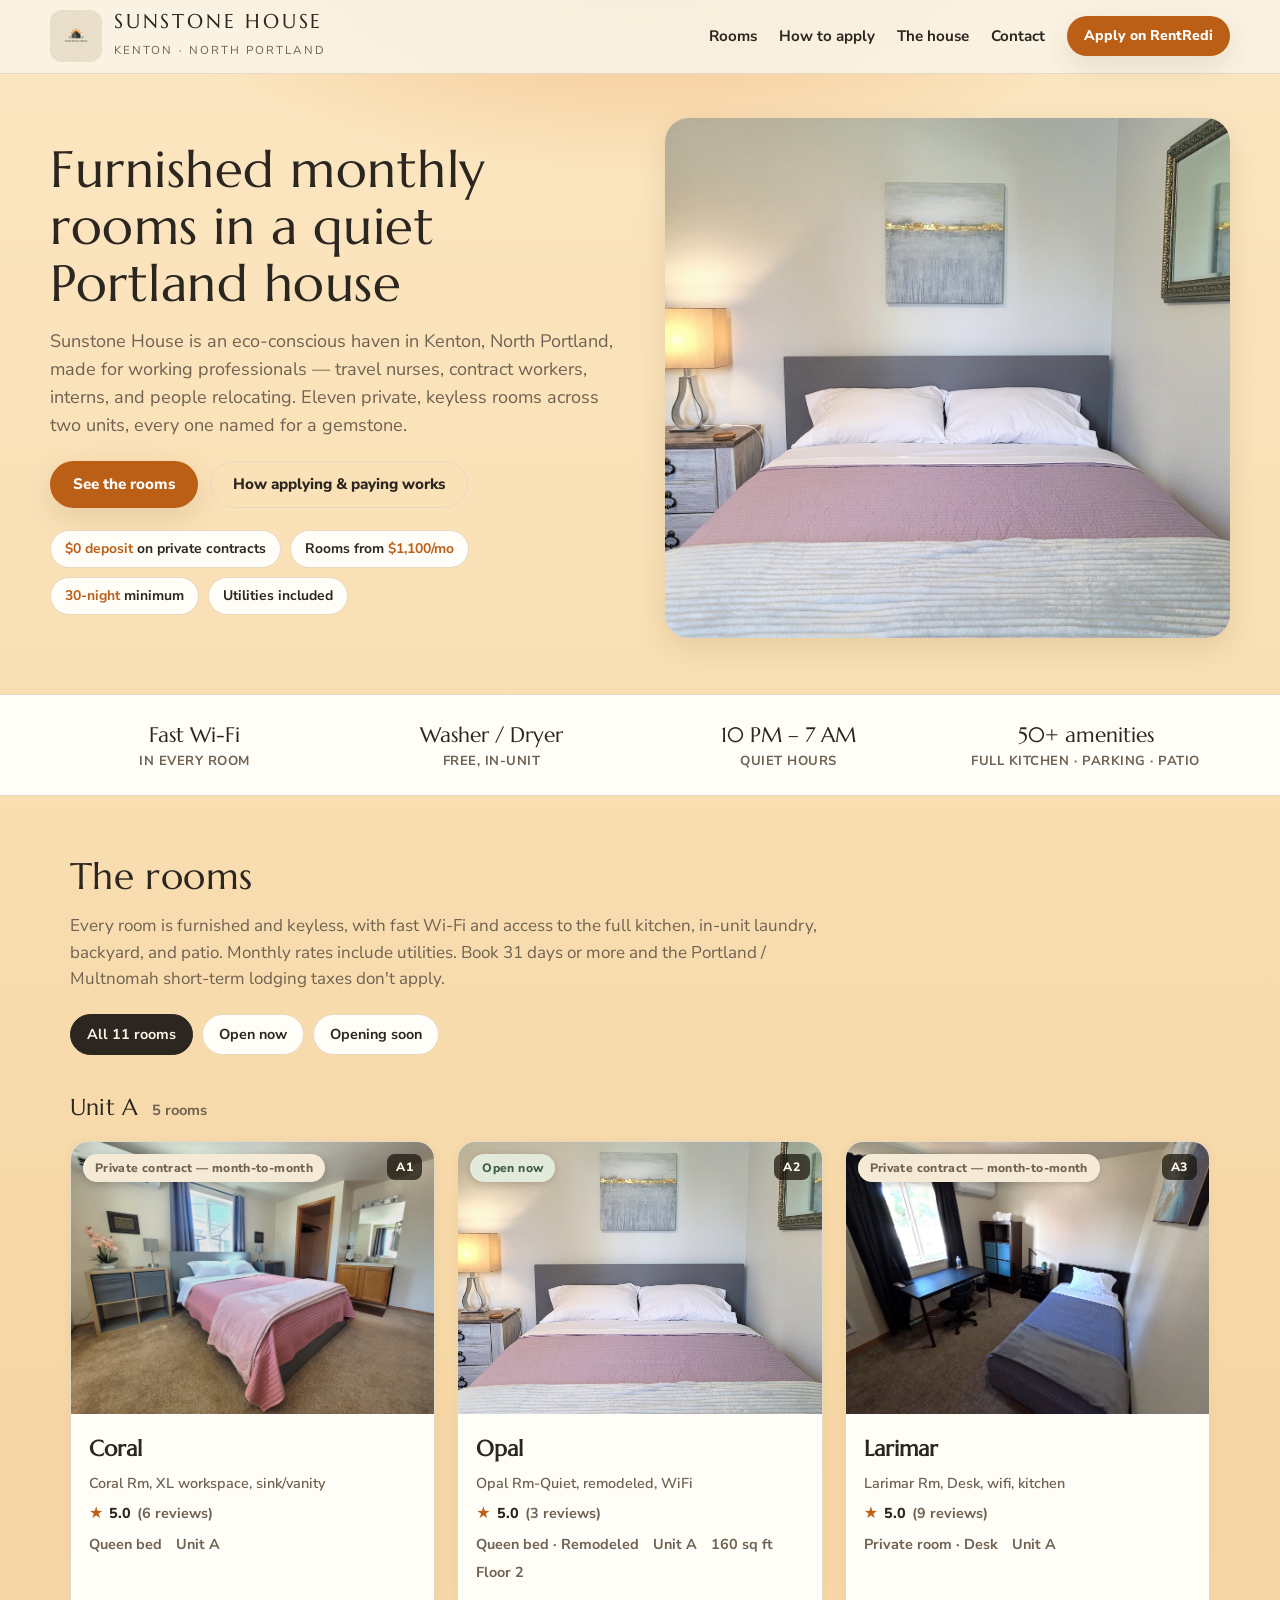
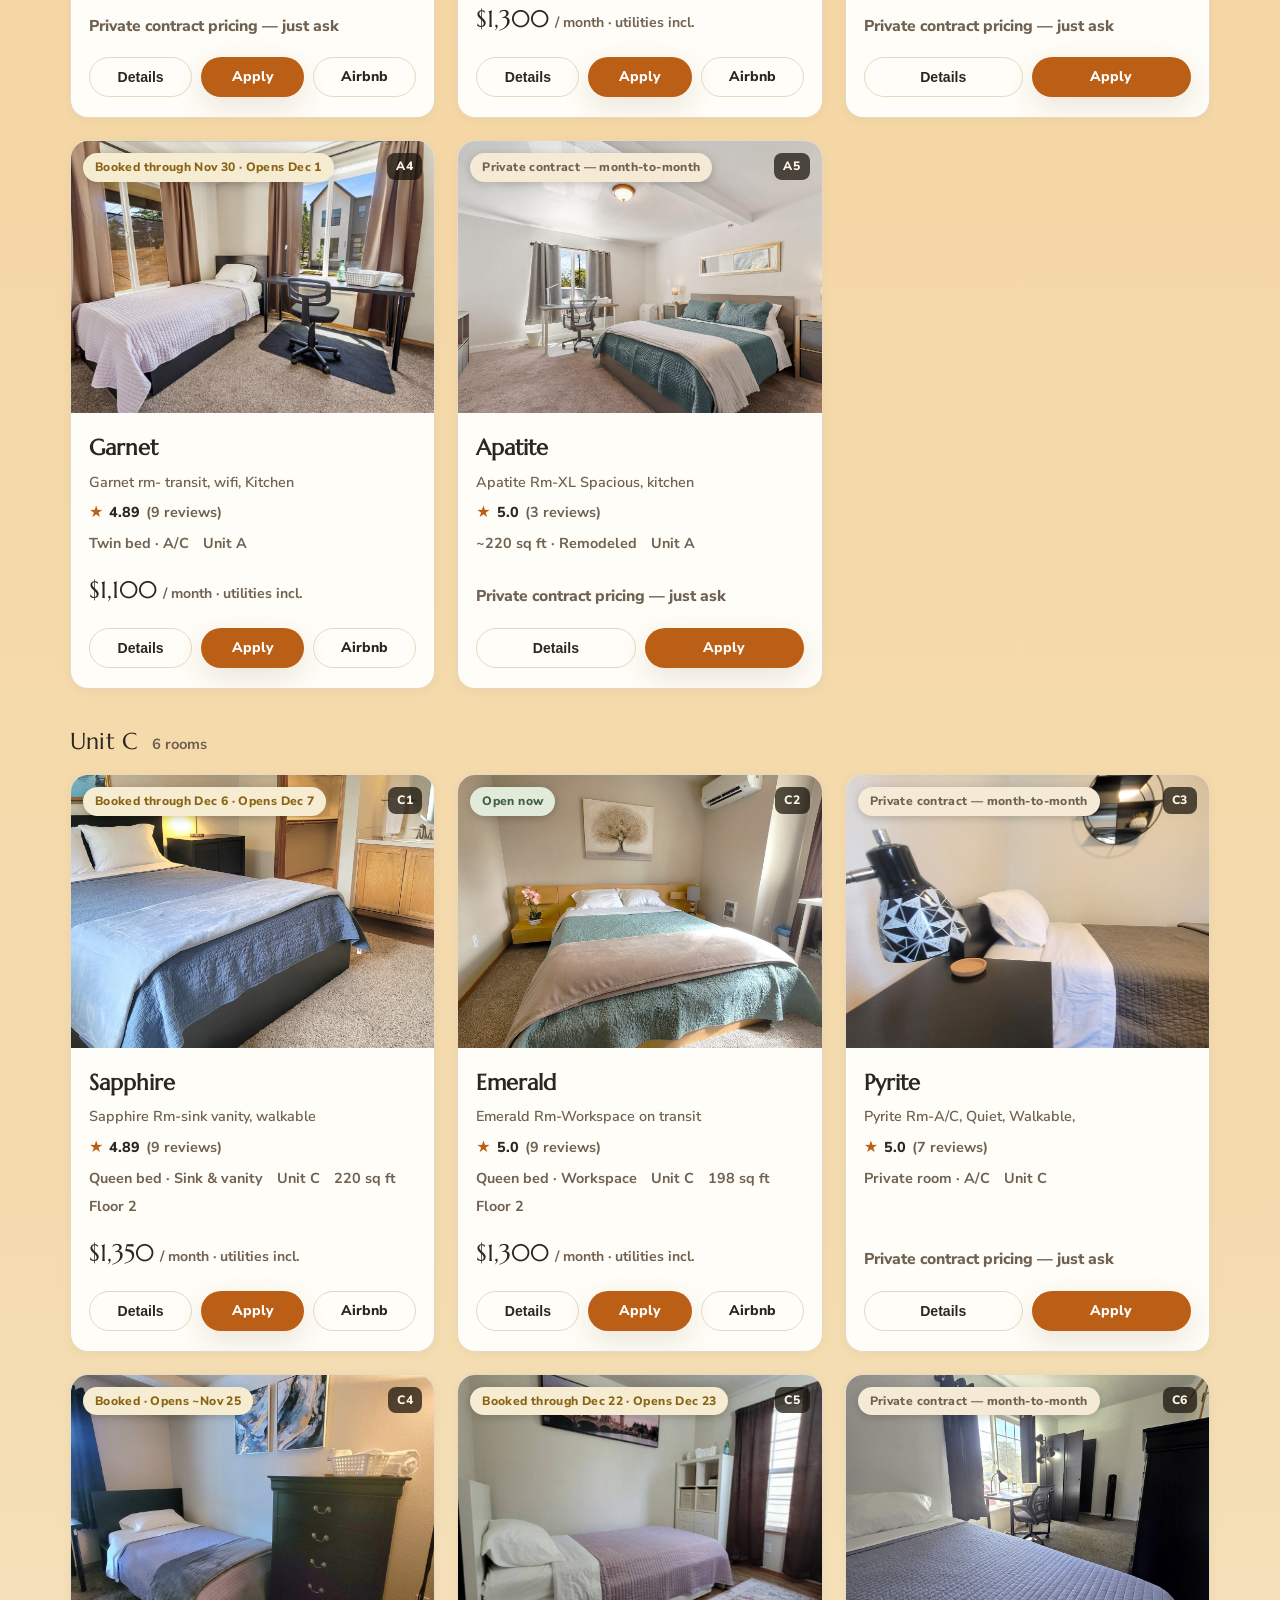
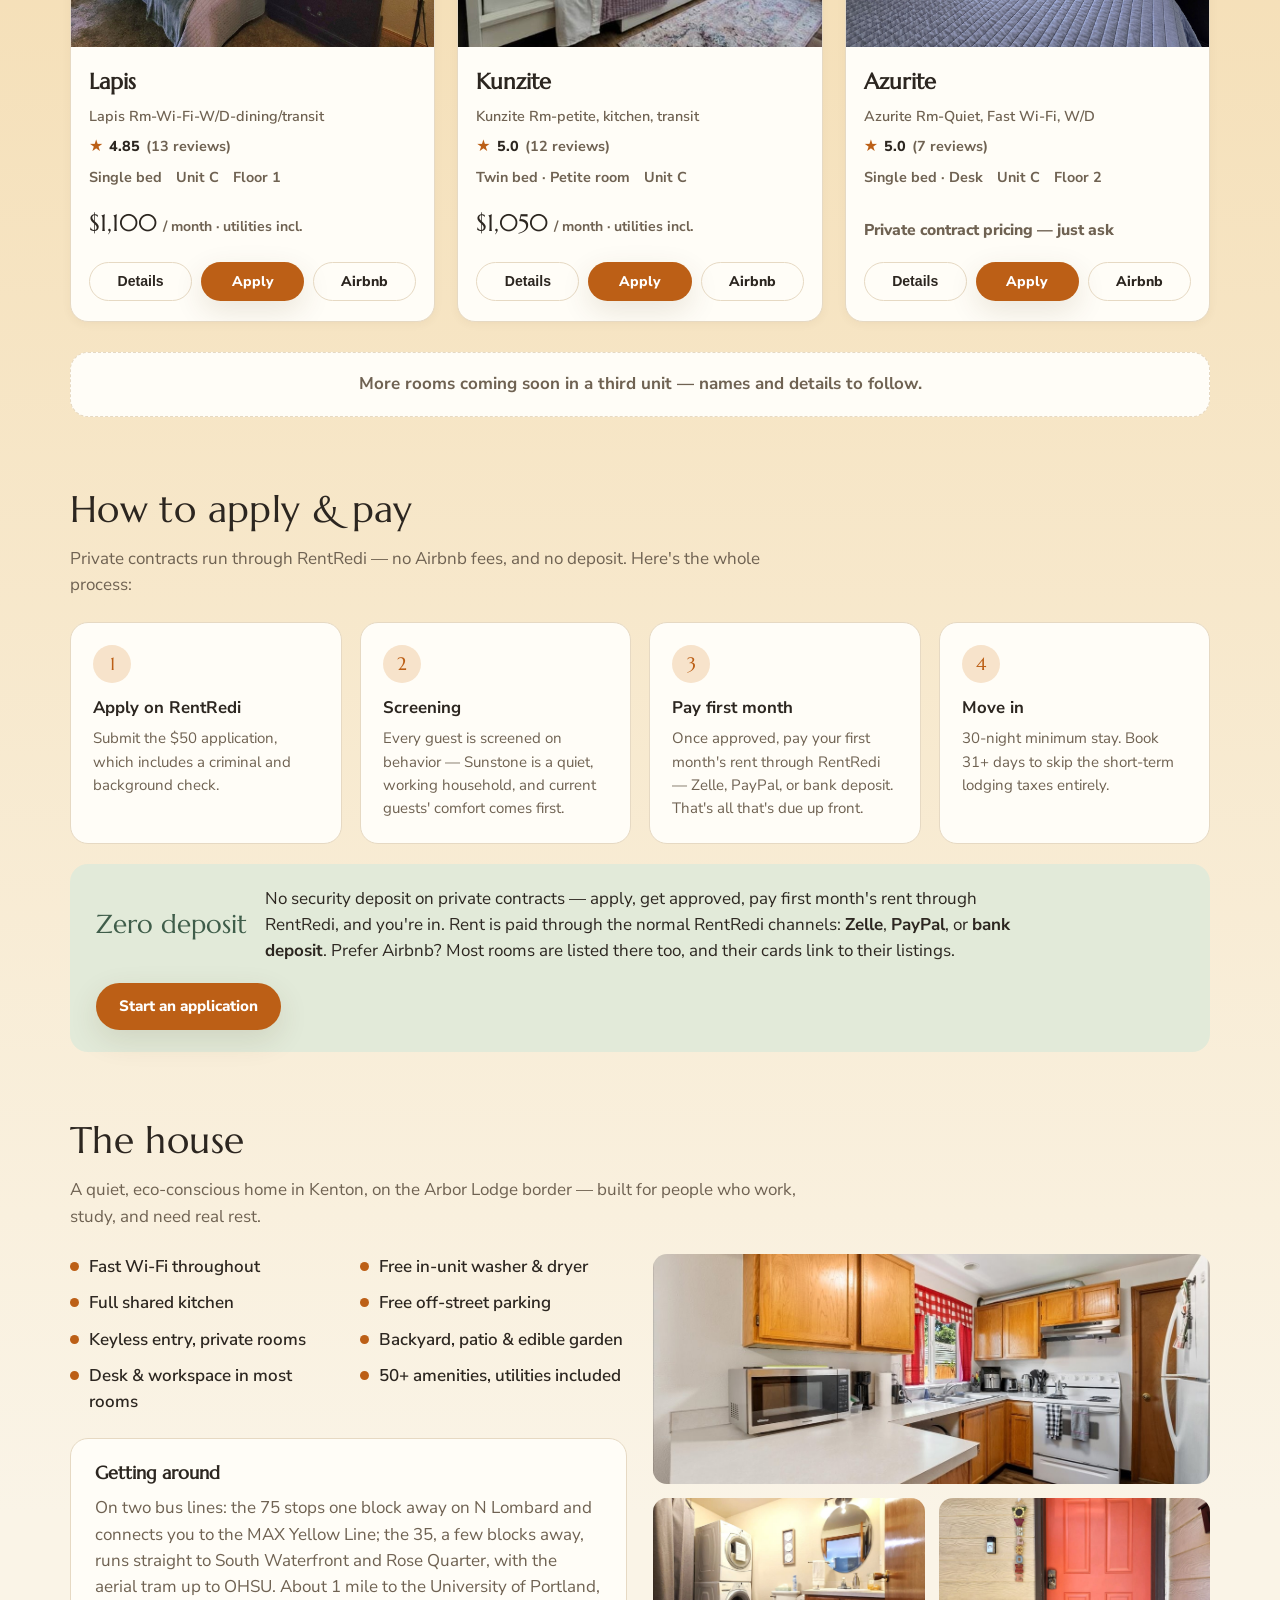
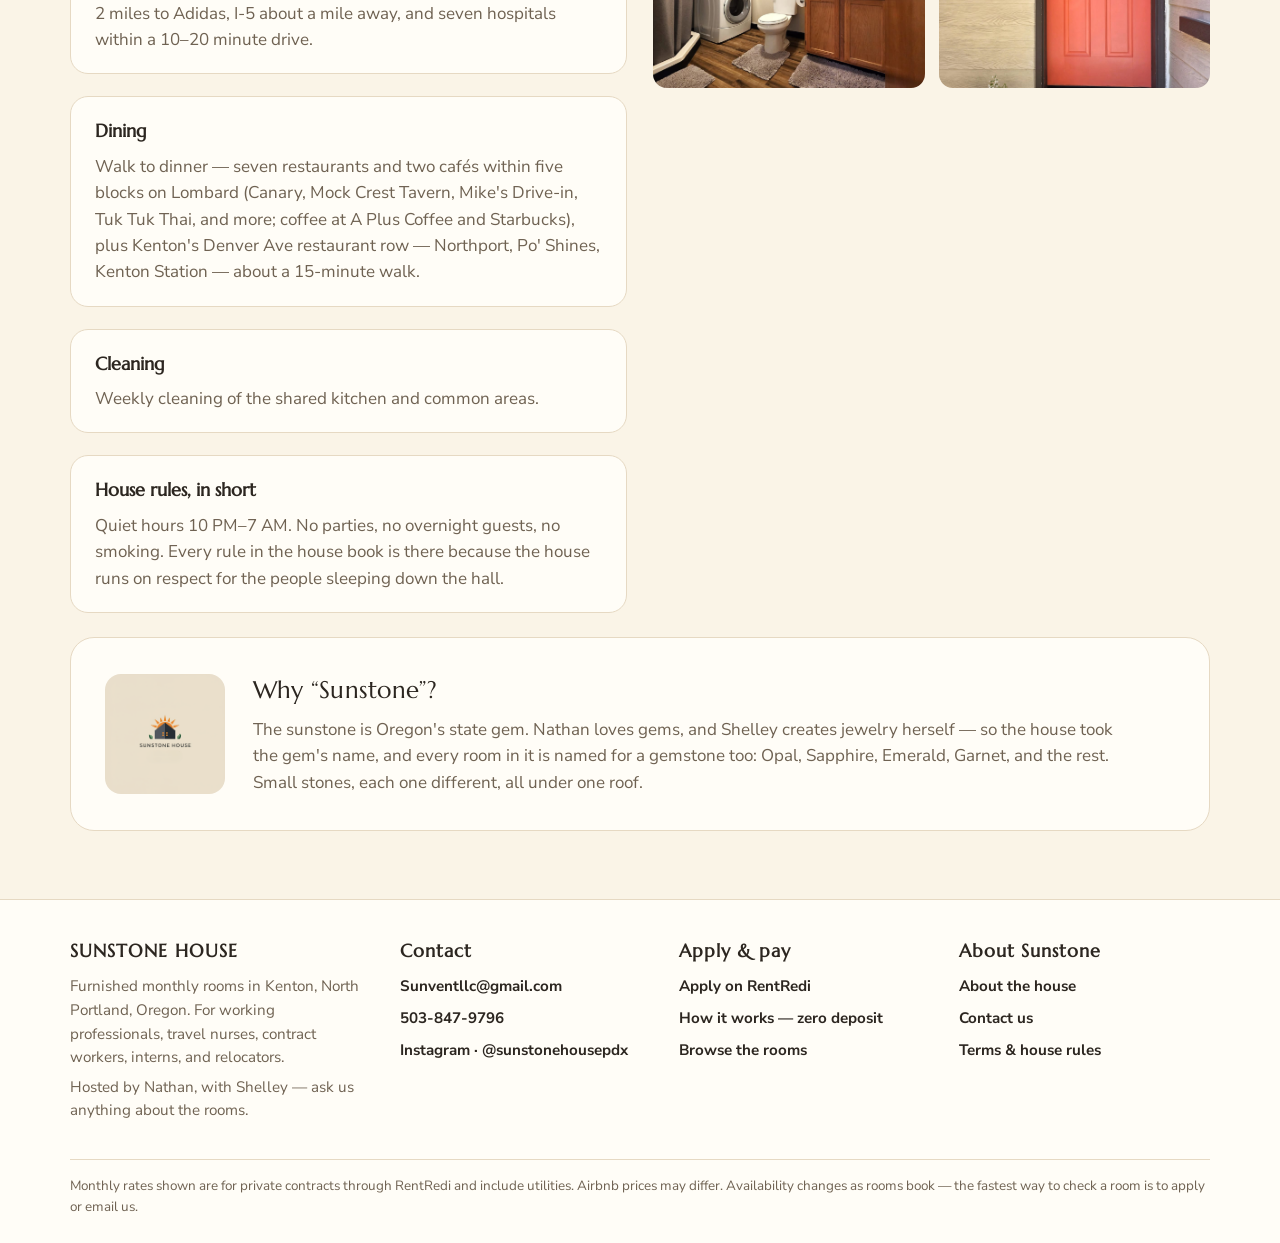
==== index.html @ 4eddb516 "Agent-ready site: Content-Signal, about/contact/terms pages, Markdown alternate, WebMCP tools, MCP s" ====
<!doctype html>
<html lang="en">
<head>
<!-- Google tag (gtag.js) -->
<script async src="https://www.googletagmanager.com/gtag/js?id=G-5K75ML6BBK"></script>
<script>
  window.dataLayer = window.dataLayer || [];
  function gtag(){dataLayer.push(arguments);}
  gtag('js', new Date());

  gtag('config', 'G-5K75ML6BBK');
</script>
<meta charset="utf-8" />
<meta name="viewport" content="width=device-width, initial-scale=1, viewport-fit=cover" />
<meta name="color-scheme" content="light" />
<meta name="description" content="Sunstone House — furnished monthly rooms in Kenton, North Portland. Quiet working household, fast Wi-Fi, in-unit laundry, zero deposit on private contracts through RentRedi." />
<link rel="icon" href="/favicon.ico" sizes="any" />
<link rel="icon" type="image/png" sizes="512x512" href="/assets/logo.png" />
<link rel="apple-touch-icon" href="/apple-touch-icon.png" />
<title>Sunstone House — Furnished Monthly Rooms in North Portland</title>
<link rel="canonical" href="https://sunstonehousepdx.com/" />
<link rel="alternate" type="text/markdown" href="/index.md" />
<link rel="alternate" type="text/plain" href="/llms.txt" />
<script type="application/ld+json">
{
  "@context": "https://schema.org",
  "@graph": [
    {
      "@type": ["LodgingBusiness", "LocalBusiness"],
      "@id": "https://sunstonehousepdx.com/#business",
      "name": "Sunstone House",
      "url": "https://sunstonehousepdx.com/",
      "description": "Furnished monthly rooms in a shared co-living house in Kenton, North Portland. Eleven private furnished rooms, month-to-month with a 31-day minimum, utilities included, no deposit on private contracts through RentRedi.",
      "email": "sunventllc@gmail.com",
      "telephone": "+1-503-847-9796",
      "priceRange": "$1100 - $1350",
      "currenciesAccepted": "USD",
      "petsAllowed": false,
      "address": {
        "@type": "PostalAddress",
        "addressLocality": "Portland",
        "addressRegion": "OR",
        "postalCode": "97217",
        "addressCountry": "US"
      },
      "sameAs": [
        "https://www.instagram.com/sunstonehousepdx",
        "https://www.airbnb.com/users/profile/1470221697870395558"
      ]
    },
    {
      "@type": "WebSite",
      "@id": "https://sunstonehousepdx.com/#website",
      "name": "Sunstone House",
      "url": "https://sunstonehousepdx.com/",
      "publisher": { "@id": "https://sunstonehousepdx.com/#business" }
    }
  ]
}
</script>
<link rel="preconnect" href="https://fonts.googleapis.com" />
<link rel="preconnect" href="https://fonts.gstatic.com" crossorigin />
<link href="https://fonts.googleapis.com/css2?family=Marcellus&family=Nunito+Sans:opsz,wght@6..12,400;6..12,600;6..12,700;6..12,800&display=swap" rel="stylesheet" />
<style>
  :root{
    color-scheme: light;
    --bg:#faf4e7; --surface:#fffdf7; --surface2:#f4ead6;
    --bg-grad:
      radial-gradient(ellipse 58% 320px at 50% -50px, rgba(224,116,26,.38), rgba(224,116,26,0) 70%),
      linear-gradient(180deg, #fce7c2 0%, #f6d6a4 24%, #f4dcb0 48%, #faf4e7 78%);
    --ink:#2c2620; --muted:#6f6252; --line:#e6d9c3;
    --accent:#bc5f16; --accent-ink:#ffffff; --accent-soft:#f7e3cb;
    --green:#3f5d4a; --green-soft:#e2ead9;
    --amber:#8a6414; --amber-soft:#f6ecd2;
    --shadow:0 10px 30px rgba(84,58,20,.12);
    --radius:18px;
  }
  *{box-sizing:border-box}
  html{scroll-behavior:smooth}
  body{margin:0;background:var(--bg-grad);color:var(--ink);
    font-family:"Nunito Sans",system-ui,-apple-system,"Segoe UI",sans-serif;
    font-size:17px;line-height:1.55;-webkit-font-smoothing:antialiased}
  h1,h2,h3,.display{font-family:"Marcellus",Georgia,serif;font-weight:400;letter-spacing:.01em}
  a{color:var(--accent)}
  img{display:block;max-width:100%}
  .wrap{max-width:1180px;margin:0 auto;padding:0 20px}

  /* Header */
  header{position:sticky;top:0;z-index:40;background:color-mix(in srgb,var(--bg) 88%,transparent);
    backdrop-filter:blur(10px);border-bottom:1px solid var(--line)}
  .header-in{display:flex;align-items:center;gap:16px;padding:10px 0}
  .brand{display:flex;align-items:center;gap:12px;text-decoration:none;color:var(--ink)}
  .brand img{width:52px;height:52px;border-radius:12px;object-fit:cover;background:#f7efdd}
  .brand .bname{font-family:"Marcellus",serif;font-size:1.25rem;letter-spacing:.14em;line-height:1.1}
  .brand .bsub{font-size:.72rem;letter-spacing:.18em;text-transform:uppercase;color:var(--muted)}
  nav{margin-left:auto;display:flex;gap:22px;align-items:center}
  nav a{color:var(--ink);text-decoration:none;font-weight:700;font-size:.95rem}
  nav a:hover{color:var(--accent)}
  .btn{display:inline-flex;align-items:center;gap:8px;border-radius:999px;padding:11px 22px;
    font-weight:800;font-size:.95rem;text-decoration:none;border:1px solid transparent;cursor:pointer;
    transition:transform .15s ease, box-shadow .15s ease}
  .btn:active{transform:scale(.98)}
  .btn-accent{background:var(--accent);color:var(--accent-ink);box-shadow:var(--shadow)}
  .btn-ghost{background:transparent;color:var(--ink);border-color:var(--line)}
  .btn-small{padding:8px 16px;font-size:.88rem}
  @media (max-width:760px){ nav a:not(.btn){display:none} .brand .bsub{display:none} }

  /* Hero */
  .hero{padding:44px 0 30px}
  .hero-grid{display:grid;grid-template-columns:1.02fr 1fr;gap:38px;align-items:center}
  @media (max-width:880px){ .hero-grid{grid-template-columns:1fr} }
  .hero h1{font-size:clamp(2rem,4.6vw,3.2rem);line-height:1.12;margin:0 0 14px}
  .hero p.lede{font-size:1.13rem;color:var(--muted);margin:0 0 22px;max-width:34em}
  .hero-photo{border-radius:24px;overflow:hidden;box-shadow:var(--shadow)}
  .hero-photo img{width:100%;height:100%;max-height:520px;object-fit:cover}
  .chips{display:flex;flex-wrap:wrap;gap:9px;margin:22px 0 0}
  .chip{background:var(--surface);border:1px solid var(--line);border-radius:999px;
    padding:7px 14px;font-size:.87rem;font-weight:700}
  .chip strong{color:var(--accent)}
  .cta-row{display:flex;flex-wrap:wrap;gap:12px}

  /* Fact strip */
  .strip{border-top:1px solid var(--line);border-bottom:1px solid var(--line);
    background:var(--surface);margin:26px 0 0}
  .strip-in{display:grid;grid-template-columns:repeat(4,1fr);gap:8px;padding:18px 0}
  @media (max-width:760px){ .strip-in{grid-template-columns:repeat(2,1fr)} }
  .fact{text-align:center;padding:6px}
  .fact .f-big{font-family:"Marcellus",serif;font-size:1.3rem}
  .fact .f-small{font-size:.82rem;color:var(--muted);font-weight:700;letter-spacing:.04em}

  /* Sections */
  section{padding:52px 0 8px}
  .sec-head{max-width:44em;margin-bottom:8px}
  .sec-head h2{font-size:clamp(1.6rem,3.4vw,2.3rem);margin:0 0 8px}
  .sec-head p{color:var(--muted);margin:0}

  /* Filters */
  .filters{display:flex;flex-wrap:wrap;gap:9px;margin:22px 0 6px}
  .filter-btn{border:1px solid var(--line);background:var(--surface);color:var(--ink);
    border-radius:999px;padding:8px 16px;font:inherit;font-size:.9rem;font-weight:700;cursor:pointer}
  .filter-btn[aria-pressed="true"]{background:var(--ink);color:var(--bg);border-color:var(--ink)}

  /* Units + room cards */
  .unit-head{display:flex;align-items:baseline;gap:14px;margin:34px 0 16px}
  .unit-head h3{font-size:1.45rem;margin:0}
  .unit-head span{color:var(--muted);font-size:.92rem;font-weight:700}
  .grid{display:grid;grid-template-columns:repeat(3,1fr);gap:22px}
  @media (max-width:980px){ .grid{grid-template-columns:repeat(2,1fr)} }
  @media (max-width:620px){ .grid{grid-template-columns:1fr} }
  .card{background:var(--surface);border:1px solid var(--line);border-radius:var(--radius);
    overflow:hidden;display:flex;flex-direction:column;box-shadow:0 2px 10px rgba(84,58,20,.05)}
  .card-photo{position:relative;aspect-ratio:4/3;overflow:hidden;background:var(--surface2)}
  .card-photo img{width:100%;height:100%;object-fit:cover}
  .badge{position:absolute;top:12px;left:12px;border-radius:999px;padding:5px 12px;
    font-size:.76rem;font-weight:800;letter-spacing:.03em;background:var(--surface);color:var(--ink);
    box-shadow:0 2px 8px rgba(0,0,0,.18)}
  .badge.open{background:var(--green-soft);color:var(--green)}
  .badge.soon{background:var(--amber-soft);color:var(--amber)}
  .badge.private{background:var(--surface2);color:var(--muted)}
  .code{position:absolute;top:12px;right:12px;border-radius:8px;padding:4px 9px;font-size:.76rem;
    font-weight:800;background:rgba(24,18,10,.72);color:#fdf6e9;letter-spacing:.06em}
  .photo-note{position:absolute;bottom:0;left:0;right:0;padding:14px 12px 7px;font-size:.74rem;
    font-weight:700;color:#fdf6e9;background:linear-gradient(transparent,rgba(24,18,10,.66))}
  .card-body{padding:18px 18px 20px;display:flex;flex-direction:column;gap:7px;flex:1}
  .card-body h4{font-family:"Marcellus",serif;font-size:1.35rem;margin:0}
  .card-title{font-size:.9rem;color:var(--muted);font-weight:600;line-height:1.4}
  .rating{display:inline-flex;align-items:center;gap:6px;font-size:.9rem;font-weight:800}
  .rating .star{color:var(--accent);font-size:1rem}
  .rating .rcount{color:var(--muted);font-weight:700}
  .meta{display:flex;flex-wrap:wrap;gap:6px 14px;font-size:.9rem;font-weight:700;color:var(--muted)}
  .price-row{margin-top:auto;padding-top:10px;display:flex;align-items:baseline;gap:6px}
  .price{font-family:"Marcellus",serif;font-size:1.5rem}
  .price-per{color:var(--muted);font-weight:700;font-size:.88rem}
  .price-private{font-weight:800;color:var(--muted);font-size:.98rem}
  .card-actions{display:flex;gap:9px;margin-top:12px;flex-wrap:wrap}
  .card-actions .btn{flex:1;justify-content:center}
  .hidden{display:none !important}

  .coming{margin:30px 0 4px;border:1px dashed var(--line);border-radius:var(--radius);
    padding:18px 22px;text-align:center;color:var(--muted);font-weight:700;background:var(--surface)}

  /* Steps */
  .steps{display:grid;grid-template-columns:repeat(4,1fr);gap:18px;margin-top:24px}
  @media (max-width:980px){ .steps{grid-template-columns:repeat(2,1fr)} }
  @media (max-width:560px){ .steps{grid-template-columns:1fr} }
  .step{background:var(--surface);border:1px solid var(--line);border-radius:var(--radius);padding:22px}
  .step .num{width:38px;height:38px;border-radius:50%;background:var(--accent-soft);color:var(--accent);
    display:flex;align-items:center;justify-content:center;font-family:"Marcellus",serif;font-size:1.15rem;margin-bottom:12px}
  .step h4{margin:0 0 6px;font-size:1.05rem}
  .step p{margin:0;color:var(--muted);font-size:.94rem}
  .zero{margin-top:20px;background:var(--green-soft);border-radius:var(--radius);padding:22px 26px;
    display:flex;gap:18px;align-items:center;flex-wrap:wrap}
  .zero .z-big{font-family:"Marcellus",serif;font-size:1.6rem;color:var(--green)}
  .zero p{margin:0;max-width:46em}

  /* House */
  .house-grid{display:grid;grid-template-columns:1fr 1fr;gap:26px;margin-top:24px;align-items:start}
  @media (max-width:880px){ .house-grid{grid-template-columns:1fr} }
  .amen{list-style:none;margin:0;padding:0;display:grid;grid-template-columns:1fr 1fr;gap:10px 22px}
  @media (max-width:480px){ .amen{grid-template-columns:1fr} }
  .amen li{display:flex;gap:10px;align-items:flex-start;font-weight:600}
  .amen .dot{flex:none;width:9px;height:9px;border-radius:50%;background:var(--accent);margin-top:8px}
  .house-photos{display:grid;grid-template-columns:1fr 1fr;gap:14px}
  .house-photos img{border-radius:14px;width:100%;height:190px;object-fit:cover}
  .house-photos img.wide{grid-column:1/-1;height:230px}
  .rules{margin-top:22px;background:var(--surface);border:1px solid var(--line);
    border-radius:var(--radius);padding:20px 24px}
  .rules h4{margin:0 0 8px;font-family:"Marcellus",serif;font-size:1.15rem}
  .rules p{margin:0;color:var(--muted)}

  /* Story */
  .story{background:var(--surface);border:1px solid var(--line);border-radius:24px;
    padding:34px;margin-top:24px;display:grid;grid-template-columns:120px 1fr;gap:28px;align-items:center}
  @media (max-width:620px){ .story{grid-template-columns:1fr;text-align:center;justify-items:center} }
  .story img{width:120px;height:120px;border-radius:16px;object-fit:cover;background:#f7efdd}
  .story h3{margin:0 0 8px;font-size:1.5rem}
  .story p{margin:0;color:var(--muted);max-width:52em}

  /* Footer */
  footer{margin-top:60px;border-top:1px solid var(--line);background:var(--surface)}
  .foot-in{padding:38px 0 30px;display:grid;grid-template-columns:1.2fr 1fr 1fr 1fr;gap:28px}
  @media (max-width:760px){ .foot-in{grid-template-columns:1fr} }
  footer h4{font-family:"Marcellus",serif;margin:0 0 10px;font-size:1.1rem;letter-spacing:.06em}
  footer p, footer a{font-size:.95rem}
  footer p{color:var(--muted);margin:0 0 6px}
  .foot-links{display:flex;flex-direction:column;gap:8px}
  .foot-links a{color:var(--ink);text-decoration:none;font-weight:700}
  .foot-links a:hover{color:var(--accent)}
  .fineprint{border-top:1px solid var(--line);padding:16px 0 26px;color:var(--muted);font-size:.84rem}

  /* Modal */
  .modal-back{position:fixed;inset:0;background:rgba(20,14,6,.6);z-index:60;display:none;
    align-items:flex-end;justify-content:center;padding:0}
  .modal-back.open{display:flex}
  .modal{background:var(--bg);width:100%;max-width:680px;max-height:92vh;overflow:auto;
    border-radius:22px 22px 0 0;padding:0 0 28px;animation:rise .22s ease}
  @media (min-width:700px){ .modal-back{align-items:center;padding:24px} .modal{border-radius:22px} }
  @keyframes rise{from{transform:translateY(16px);opacity:.4}to{transform:none;opacity:1}}
  @media (prefers-reduced-motion: reduce){ .modal{animation:none} html{scroll-behavior:auto} }
  .modal-photo{position:relative}
  .modal-photo img.main{width:100%;height:300px;object-fit:cover}
  .modal-photo img.second{width:100%;height:190px;object-fit:cover;margin-top:4px}
  .modal-close{position:absolute;top:14px;right:14px;width:40px;height:40px;border-radius:50%;
    border:none;background:rgba(24,18,10,.72);color:#fdf6e9;font-size:1.2rem;cursor:pointer;line-height:1}
  .modal-body{padding:22px 26px 0}
  .modal-body h3{font-size:1.7rem;margin:0 0 2px}
  .modal-actions{display:flex;gap:10px;flex-wrap:wrap;margin-top:18px}
  .modal-actions .btn{flex:1;justify-content:center;min-width:150px}
</style>
</head>
<body>

<header>
  <div class="wrap header-in">
    <a class="brand" href="#top">
      <img src="assets/logo.png" alt="Sunstone House logo — a house with a rising sun" />
      <span>
        <span class="bname">SUNSTONE HOUSE</span><br />
        <span class="bsub">Kenton · North Portland</span>
      </span>
    </a>
    <nav>
      <a href="#rooms">Rooms</a>
      <a href="#apply">How to apply</a>
      <a href="#house">The house</a>
      <a href="#contact">Contact</a>
      <a class="btn btn-accent btn-small" href="https://app.rentredi.com/listingDetails/nP26V74aCEU7MQTvePxpmJXlaKL2" target="_blank" rel="noopener">Apply on RentRedi</a>
    </nav>
  </div>
</header>

<main id="top">
  <!-- HERO -->
  <div class="wrap hero">
    <div class="hero-grid">
      <div>
        <h1>Furnished monthly rooms in a quiet Portland house</h1>
        <p class="lede">Sunstone House is an eco-conscious haven in Kenton, North Portland, made for working professionals — travel nurses, contract workers, interns, and people relocating. Eleven private, keyless rooms across two units, every one named for a gemstone.</p>
        <div class="cta-row">
          <a class="btn btn-accent" href="#rooms">See the rooms</a>
          <a class="btn btn-ghost" href="#apply">How applying &amp; paying works</a>
        </div>
        <div class="chips">
          <span class="chip"><strong>$0 deposit</strong> on private contracts</span>
          <span class="chip">Rooms from <strong>$1,100/mo</strong></span>
          <span class="chip"><strong>30-night</strong> minimum</span>
          <span class="chip">Utilities included</span>
        </div>
      </div>
      <div class="hero-photo">
        <img src="assets/opal.jpg" alt="The Opal room at Sunstone House — the freshly remodeled queen room with soft light all day" />
      </div>
    </div>
  </div>

  <div class="strip">
    <div class="wrap strip-in">
      <div class="fact"><div class="f-big">Fast Wi-Fi</div><div class="f-small">IN EVERY ROOM</div></div>
      <div class="fact"><div class="f-big">Washer / Dryer</div><div class="f-small">FREE, IN-UNIT</div></div>
      <div class="fact"><div class="f-big">10 PM – 7 AM</div><div class="f-small">QUIET HOURS</div></div>
      <div class="fact"><div class="f-big">50+ amenities</div><div class="f-small">FULL KITCHEN · PARKING · PATIO</div></div>
    </div>
  </div>

  <!-- ROOMS -->
  <section id="rooms">
    <div class="wrap">
      <div class="sec-head">
        <h2>The rooms</h2>
        <p>Every room is furnished and keyless, with fast Wi-Fi and access to the full kitchen, in-unit laundry, backyard, and patio. Monthly rates include utilities. Book 31 days or more and the Portland / Multnomah short-term lodging taxes don't apply.</p>
      </div>
      <div class="filters" role="group" aria-label="Filter rooms by availability">
        <button class="filter-btn" data-filter="all" aria-pressed="true">All 11 rooms</button>
        <button class="filter-btn" data-filter="open" aria-pressed="false">Open now</button>
        <button class="filter-btn" data-filter="soon" aria-pressed="false">Opening soon</button>
      </div>
      <div id="room-units"></div>
      <div class="coming">More rooms coming soon in a third unit — names and details to follow.</div>
    </div>
  </section>

  <!-- APPLY / PAY -->
  <section id="apply">
    <div class="wrap">
      <div class="sec-head">
        <h2>How to apply &amp; pay</h2>
        <p>Private contracts run through RentRedi — no Airbnb fees, and no deposit. Here's the whole process:</p>
      </div>
      <div class="steps">
        <div class="step"><div class="num">1</div><h4>Apply on RentRedi</h4><p>Submit the $50 application, which includes a criminal and background check.</p></div>
        <div class="step"><div class="num">2</div><h4>Screening</h4><p>Every guest is screened on behavior — Sunstone is a quiet, working household, and current guests' comfort comes first.</p></div>
        <div class="step"><div class="num">3</div><h4>Pay first month</h4><p>Once approved, pay your first month's rent through RentRedi — Zelle, PayPal, or bank deposit. That's all that's due up front.</p></div>
        <div class="step"><div class="num">4</div><h4>Move in</h4><p>30-night minimum stay. Book 31+ days to skip the short-term lodging taxes entirely.</p></div>
      </div>
      <div class="zero">
        <div class="z-big">Zero deposit</div>
        <p>No security deposit on private contracts — apply, get approved, pay first month's rent through RentRedi, and you're in. Rent is paid through the normal RentRedi channels: <strong>Zelle</strong>, <strong>PayPal</strong>, or <strong>bank deposit</strong>. Prefer Airbnb? Most rooms are listed there too, and their cards link to their listings.</p>
        <a class="btn btn-accent" href="https://app.rentredi.com/listingDetails/nP26V74aCEU7MQTvePxpmJXlaKL2" target="_blank" rel="noopener">Start an application</a>
      </div>
    </div>
  </section>

  <!-- THE HOUSE -->
  <section id="house">
    <div class="wrap">
      <div class="sec-head">
        <h2>The house</h2>
        <p>A quiet, eco-conscious home in Kenton, on the Arbor Lodge border — built for people who work, study, and need real rest.</p>
      </div>
      <div class="house-grid">
        <div>
          <ul class="amen">
            <li><span class="dot"></span>Fast Wi-Fi throughout</li>
            <li><span class="dot"></span>Free in-unit washer &amp; dryer</li>
            <li><span class="dot"></span>Full shared kitchen</li>
            <li><span class="dot"></span>Free off-street parking</li>
            <li><span class="dot"></span>Keyless entry, private rooms</li>
            <li><span class="dot"></span>Backyard, patio &amp; edible garden</li>
            <li><span class="dot"></span>Desk &amp; workspace in most rooms</li>
            <li><span class="dot"></span>50+ amenities, utilities included</li>
          </ul>
          <div class="rules">
            <h4>Getting around</h4>
            <p>On two bus lines: the 75 stops one block away on N Lombard and connects you to the MAX Yellow Line; the 35, a few blocks away, runs straight to South Waterfront and Rose Quarter, with the aerial tram up to OHSU. About 1 mile to the University of Portland, 2 miles to Adidas, I-5 about a mile away, and seven hospitals within a 10–20 minute drive.</p>
          </div>
          <div class="rules">
            <h4>Dining</h4>
            <p>Walk to dinner — seven restaurants and two cafés within five blocks on Lombard (Canary, Mock Crest Tavern, Mike's Drive-in, Tuk Tuk Thai, and more; coffee at A Plus Coffee and Starbucks), plus Kenton's Denver Ave restaurant row — Northport, Po' Shines, Kenton Station — about a 15-minute walk.</p>
          </div>
          <div class="rules">
            <h4>Cleaning</h4>
            <p>Weekly cleaning of the shared kitchen and common areas.</p>
          </div>
          <div class="rules">
            <h4>House rules, in short</h4>
            <p>Quiet hours 10 PM–7 AM. No parties, no overnight guests, no smoking. Every rule in the house book is there because the house runs on respect for the people sleeping down the hall.</p>
          </div>
        </div>
        <div class="house-photos">
          <img class="wide" src="assets/kitchen.jpg" alt="The shared kitchen at Sunstone House" />
          <img src="assets/laundry.jpg" alt="In-unit washer and dryer at Sunstone House" />
          <img src="assets/exterior.jpg" alt="Outside Sunstone House in North Portland" />
        </div>
      </div>

      <div class="story">
        <img src="assets/logo.png" alt="Sunstone House logo" />
        <div>
          <h3>Why “Sunstone”?</h3>
          <p>The sunstone is Oregon's state gem. Nathan loves gems, and Shelley creates jewelry herself — so the house took the gem's name, and every room in it is named for a gemstone too: Opal, Sapphire, Emerald, Garnet, and the rest. Small stones, each one different, all under one roof.</p>
        </div>
      </div>
    </div>
  </section>
</main>

<!-- FOOTER -->
<footer id="contact">
  <div class="wrap">
    <div class="foot-in">
      <div>
        <h4>SUNSTONE HOUSE</h4>
        <p>Furnished monthly rooms in Kenton, North Portland, Oregon. For working professionals, travel nurses, contract workers, interns, and relocators.</p>
        <p>Hosted by Nathan, with Shelley — ask us anything about the rooms.</p>
      </div>
      <div>
        <h4>Contact</h4>
        <div class="foot-links">
          <a href="mailto:Sunventllc@gmail.com">Sunventllc@gmail.com</a>
          <a href="tel:+15038479796">503-847-9796</a>
          <a href="https://www.instagram.com/sunstonehousepdx" target="_blank" rel="noopener">Instagram · @sunstonehousepdx</a>
        </div>
      </div>
      <div>
        <h4>Apply &amp; pay</h4>
        <div class="foot-links">
          <a href="https://app.rentredi.com/listingDetails/nP26V74aCEU7MQTvePxpmJXlaKL2" target="_blank" rel="noopener">Apply on RentRedi</a>
          <a href="#apply">How it works — zero deposit</a>
          <a href="#rooms">Browse the rooms</a>
        </div>
      </div>
      <div>
        <h4>About Sunstone</h4>
        <div class="foot-links">
          <a href="/about.html">About the house</a>
          <a href="/contact.html">Contact us</a>
          <a href="/terms.html">Terms &amp; house rules</a>
        </div>
      </div>
    </div>
    <div class="fineprint">Monthly rates shown are for private contracts through RentRedi and include utilities. Airbnb prices may differ. Availability changes as rooms book — the fastest way to check a room is to apply or email us.</div>
  </div>
</footer>

<!-- ROOM DETAIL MODAL -->
<div class="modal-back" id="modal-back" role="dialog" aria-modal="true" aria-hidden="true">
  <div class="modal">
    <div class="modal-photo">
      <img class="main" id="m-img" src="assets/hero.jpg" alt="" />
      <button class="modal-close" id="m-close" aria-label="Close room details">×</button>
    </div>
    <img class="second" id="m-img2" src="assets/hero.jpg" alt="" style="width:100%;object-fit:cover" hidden />
    <div class="modal-body">
      <h3 id="m-name"></h3>
      <div class="card-title" id="m-title"></div>
      <div id="m-rating" style="margin-top:8px"></div>
      <div class="meta" id="m-meta" style="margin-top:10px"></div>
      <p id="m-desc" style="color:var(--muted);margin:12px 0 0"></p>
      <div class="price-row" id="m-price"></div>
      <div class="modal-actions" id="m-actions"></div>
    </div>
  </div>
</div>

<script>
var RENTREDI = "https://app.rentredi.com/listingDetails/nP26V74aCEU7MQTvePxpmJXlaKL2";

var UNITS = [
  { id:"A", name:"Unit A", note:"5 rooms" },
  { id:"C", name:"Unit C", note:"6 rooms" }
];

var ROOMS = [
  { code:"A1", name:"Coral", unit:"A",
    title:"Sunstone House-Coral Rm, XL workspace, sink/vanity",
    bed:"Queen bed", price:null, status:"private", statusLabel:"Private contract — month-to-month",
    img:"assets/coral.jpg", img2:null, housePhoto:false,
    rentredi: RENTREDI,
    rating:{ stars:"5.0", count:6 },
    desc:"A generous queen room with an XL workspace and its own sink and vanity — room to work, room to unwind. One of the house's deliberately screen-free rooms, kept quiet for real rest.",
    airbnb:"https://airbnb.com/h/sunstonea01" },
  { code:"A2", name:"Opal", unit:"A",
    title:"Sunstone House Opal Rm-Quiet, remodeled, WiFi",
    bed:"Queen bed · Remodeled", price:1300, status:"open", statusLabel:"Open now",
    img:"assets/opal.jpg", img2:"assets/opal-2.jpg", housePhoto:false,
    rentredi:"https://app.rentredi.com/listingDetails/nP26V74aCEU7MQTvePxpmJXlaKL2/-LOnUk-N7JEKTA-7EGj0/A2", sqft:160, floor:2,
    rating:{ stars:"5.0", count:3 },
    desc:"The freshly remodeled queen room — calm colors, a proper bedside setup, and soft light all day. A guest favorite for long stays, and deliberately screen-free.",
    airbnb:"https://www.airbnb.com/rooms/1171644337801975661" },
  { code:"A3", name:"Larimar", unit:"A",
    title:"Sunstone House-Larimar Rm, Desk, wifi, kitchen",
    bed:"Private room · Desk", price:null, status:"private", statusLabel:"Private contract — month-to-month",
    img:"assets/larimar.jpg", img2:null, housePhoto:false,
    rentredi: RENTREDI,
    rating:{ stars:"5.0", count:9 },
    desc:"Larimar is held on a private contract and isn't bookable on Airbnb. It has a desk and fast Wi-Fi, with the full kitchen steps away. If you're looking for a monthly private arrangement, ask us about it.",
    airbnb:null },
  { code:"A4", name:"Garnet", unit:"A",
    title:"Sunstone House-Garnet rm- transit, wifi, Kitchen",
    bed:"Twin bed · A/C", price:1100, status:"booked", statusLabel:"Booked through Nov 30 · Opens Dec 1",
    img:"assets/garnet.jpg", img2:"assets/garnet-2.jpg", housePhoto:false,
    rentredi: RENTREDI,
    rating:{ stars:"4.89", count:9 },
    desc:"A bright twin room with A/C, a long desk under the windows, and a full storage wall. Big windows, blackout curtains, and the bus line a short walk away.",
    airbnb:"https://www.airbnb.com/rooms/886952564101590976" },
  { code:"A5", name:"Apatite", unit:"A",
    title:"Sunstone House-Apatite Rm-XL Spacious, kitchen",
    bed:"~220 sq ft · Remodeled", price:null, status:"private", statusLabel:"Private contract — month-to-month",
    img:"assets/apatite.jpg", img2:null, housePhoto:false,
    rentredi: RENTREDI,
    rating:{ stars:"5.0", count:3 },
    desc:"At roughly 220 square feet, Apatite is one of the biggest rooms in the house — remodeled and spacious, with the kitchen close by. It's held on a private contract and isn't bookable on Airbnb; ask us about availability.",
    airbnb:null },
  { code:"C1", name:"Sapphire", unit:"C",
    title:"Sunstone House - Sapphire Rm-sink vanity, walkable",
    bed:"Queen bed · Sink & vanity", price:1350, status:"soon", statusLabel:"Booked through Dec 6 · Opens Dec 7",
    img:"assets/sapphire.jpg", img2:"assets/sapphire-2.jpg", housePhoto:false,
    rentredi:"https://app.rentredi.com/listingDetails/nP26V74aCEU7MQTvePxpmJXlaKL2/-LOnUk-N7JEKTA-7EGj0/C1", sqft:220, floor:2,
    rating:{ stars:"4.89", count:9 },
    desc:"The XL queen room — walk-in closet, its own sink and vanity, and a desk by the window. In a walkable pocket of Kenton, with the patio and backyard right outside.",
    airbnb:"https://www.airbnb.com/rooms/796332063442924370" },
  { code:"C2", name:"Emerald", unit:"C",
    title:"Sunstone House-Emerald Rm-Workspace on transit",
    bed:"Queen bed · Workspace", price:1300, status:"open", statusLabel:"Open now",
    img:"assets/emerald.jpg", img2:"assets/emerald-2.jpg", housePhoto:false,
    rentredi:"https://app.rentredi.com/listingDetails/nP26V74aCEU7MQTvePxpmJXlaKL2/-LOnUk-N7JEKTA-7EGj0/C2", sqft:198, floor:2,
    rating:{ stars:"5.0", count:9 },
    desc:"A serene queen room with a dedicated workspace, built-in bedside shelves, and A/C — right on the transit line. Emerald's long-stay guests have given it a spotless 5.0 across nine reviews.",
    airbnb:"https://www.airbnb.com/rooms/803571153281560582" },
  { code:"C3", name:"Pyrite", unit:"C",
    title:"Sunstone House-Pyrite Rm-A/C, Quiet, Walkable,",
    bed:"Private room · A/C", price:null, status:"private", statusLabel:"Private contract — month-to-month",
    img:"assets/pyrite.jpg", img2:null, housePhoto:false,
    rentredi: RENTREDI,
    rating:{ stars:"5.0", count:7 },
    desc:"Pyrite is a quiet room with A/C in a walkable part of the neighborhood, held on a private contract and not bookable on Airbnb. Ask us if you're looking for a monthly private arrangement.",
    airbnb:null },
  { code:"C4", name:"Lapis", unit:"C",
    title:"Sunstone House-Lapis Rm-Wi-Fi-W/D-dining/transit",
    bed:"Single bed", price:1100, status:"soon", statusLabel:"Booked · Opens ~Nov 25",
    img:"assets/lapis.jpg", img2:null, housePhoto:false,
    rentredi:"https://app.rentredi.com/listingDetails/nP26V74aCEU7MQTvePxpmJXlaKL2/-LOnUk-N7JEKTA-7EGj0/C4", floor:1,
    rating:{ stars:"4.85", count:13 },
    desc:"A cozy single room with a tall dresser and gem-toned art, close to the dining room. Wi-Fi, washer/dryer, and the transit line all right there — a proven landing spot, with thirteen guest reviews.",
    airbnb:"https://www.airbnb.com/rooms/806509557115505125" },
  { code:"C5", name:"Kunzite", unit:"C",
    title:"Sunstone House-Kunzite Rm-petite, kitchen, transit",
    bed:"Twin bed · Petite room", price:1050, status:"soon", statusLabel:"Booked through Dec 22 · Opens Dec 23",
    img:"assets/kunzite.jpg", img2:null, housePhoto:false,
    rentredi: RENTREDI,
    rating:{ stars:"5.0", count:12 },
    desc:"A petite twin room near the dining room and the kitchen — small, quiet, and one of the most affordable rooms in the house. Ideal for one person on a monthly stay near transit.",
    airbnb:"https://airbnb.com/h/sunstonec05" },
  { code:"C6", name:"Azurite", unit:"C",
    title:"Sunstone House Azurite Rm-Quiet, Fast Wi-Fi, W/D",
    bed:"Single bed · Desk", price:null, status:"private", statusLabel:"Private contract — month-to-month",
    img:"assets/azurite.jpg", img2:"assets/azurite-2.jpg", housePhoto:false,
    rentredi:"https://app.rentredi.com/listingDetails/nP26V74aCEU7MQTvePxpmJXlaKL2/-LOnUk-N7JEKTA-7EGj0/C6", floor:2,
    rating:{ stars:"5.0", count:7 },
    desc:"A quiet single room with a desk under big windows, fast Wi-Fi, and plenty of storage. A work-ready setup steps from the laundry — rated 5.0 by seven guests.",
    airbnb:"https://www.airbnb.com/rooms/807167221557469880" }
];

function money(n){ return "$" + n.toLocaleString("en-US"); }
function badgeClass(s){ return s==="open" ? "badge open" : (s==="soon" || s==="booked") ? "badge soon" : s==="private" ? "badge private" : "badge"; }
function ratingHTML(r){
  if(!r) return "";
  return '<span class="rating"><span class="star" aria-hidden="true">★</span>' + r.stars +
    ' <span class="rcount">(' + r.count + ' reviews)</span></span>';
}
function sizeFloorSpans(room){
  var s = "";
  if(room.sqft) s += "<span>" + room.sqft + " sq ft</span>";
  if(room.floor) s += "<span>Floor " + room.floor + "</span>";
  return s;
}
function applyURL(room){ return room.rentredi || RENTREDI; }

function cardHTML(room){
  var price = room.price
    ? '<div class="price-row"><span class="price">' + money(room.price) + '</span><span class="price-per">/ month · utilities incl.</span></div>'
    : room.askPrice
    ? '<div class="price-row"><span class="price-private">Monthly rate — ask us</span></div>'
    : '<div class="price-row"><span class="price-private">Private contract pricing — just ask</span></div>';
  var airbnbBtn = room.airbnb
    ? '<a class="btn btn-ghost btn-small" href="' + room.airbnb + '" target="_blank" rel="noopener">Airbnb</a>' : '';
  var note = room.housePhoto
    ? '<div class="photo-note">House photo — ask us for room photos</div>' : '';
  return '<article class="card" data-status="' + room.status + '">' +
    '<div class="card-photo"><img src="' + room.img + '" alt="' +
      (room.housePhoto ? 'Sunstone House — shared spaces and grounds' : 'The ' + room.name + ' room at Sunstone House') +
      '" loading="lazy" />' +
      '<span class="' + badgeClass(room.status) + '">' + room.statusLabel + '</span>' +
      '<span class="code">' + room.code + '</span>' + note + '</div>' +
    '<div class="card-body"><h4>' + room.name + '</h4>' +
      '<div class="card-title">' + room.title.replace(/^Sunstone House\s*-?\s*/,'') + '</div>' +
      (room.rating ? '<div>' + ratingHTML(room.rating) + '</div>' : '') +
      '<div class="meta"><span>' + room.bed + '</span><span>Unit ' + room.unit + '</span>' + sizeFloorSpans(room) + '</div>' +
      price +
      '<div class="card-actions">' +
        '<button class="btn btn-ghost btn-small" data-details="' + room.code + '">Details</button>' +
        '<a class="btn btn-accent btn-small" href="' + applyURL(room) + '" target="_blank" rel="noopener">Apply</a>' +
        airbnbBtn +
      '</div></div></article>';
}

function renderRooms(){
  var host = document.getElementById("room-units");
  var html = "";
  UNITS.forEach(function(u){
    html += '<div class="unit-block" data-unit="' + u.id + '">' +
      '<div class="unit-head"><h3>Unit ' + u.id + '</h3><span>' + u.note + '</span></div>' +
      '<div class="grid">' +
      ROOMS.filter(function(r){ return r.unit===u.id; }).map(cardHTML).join("") +
      '</div></div>';
  });
  host.innerHTML = html;
  host.querySelectorAll("[data-details]").forEach(function(btn){
    btn.addEventListener("click", function(){ openModal(btn.getAttribute("data-details")); });
  });
}

var filterBtns = document.querySelectorAll(".filter-btn");
filterBtns.forEach(function(btn){
  btn.addEventListener("click", function(){
    filterBtns.forEach(function(b){ b.setAttribute("aria-pressed","false"); });
    btn.setAttribute("aria-pressed","true");
    var f = btn.getAttribute("data-filter");
    document.querySelectorAll(".card").forEach(function(card){
      card.classList.toggle("hidden", f!=="all" && card.getAttribute("data-status")!==f);
    });
    document.querySelectorAll(".unit-block").forEach(function(block){
      var any = block.querySelectorAll(".card:not(.hidden)").length > 0;
      block.classList.toggle("hidden", !any);
    });
  });
});

/* Modal */
var back = document.getElementById("modal-back");
function openModal(code){
  var room = ROOMS.filter(function(r){ return r.code===code; })[0];
  if(!room) return;
  var img = document.getElementById("m-img");
  img.src = room.img;
  img.alt = room.housePhoto ? "Sunstone House — shared spaces and grounds" : "The " + room.name + " room at Sunstone House";
  var img2 = document.getElementById("m-img2");
  if(room.img2){ img2.src = room.img2; img2.alt = "Another view of the " + room.name + " room"; img2.hidden = false; }
  else { img2.hidden = true; img2.removeAttribute("src"); }
  document.getElementById("m-name").textContent = room.name + " · " + room.code;
  document.getElementById("m-title").textContent = room.title;
  document.getElementById("m-rating").innerHTML = ratingHTML(room.rating);
  document.getElementById("m-meta").innerHTML =
    "<span>" + room.bed + "</span><span>Unit " + room.unit + "</span>" + sizeFloorSpans(room) + "<span>" + room.statusLabel + "</span>" +
    (room.housePhoto ? "<span>Photo shown is of the house — ask us for room photos</span>" : "");
  document.getElementById("m-desc").textContent = room.desc;
  document.getElementById("m-price").innerHTML = room.price
    ? '<span class="price">' + money(room.price) + '</span><span class="price-per">/ month · utilities included · $0 deposit on private contract</span>'
    : room.askPrice
    ? '<span class="price-private">Monthly rate on request — email us or apply on RentRedi to confirm. Zero deposit, first month through RentRedi after approval.</span>'
    : '<span class="price-private">Private contract — pricing on request. Zero deposit, first month through RentRedi after approval.</span>';
  var actions = '<a class="btn btn-accent" href="' + applyURL(room) + '" target="_blank" rel="noopener">Apply &amp; pay on RentRedi</a>';
  if(room.airbnb){
    actions += '<a class="btn btn-ghost" href="' + room.airbnb + '" target="_blank" rel="noopener">View on Airbnb</a>';
  } else {
    actions += '<a class="btn btn-ghost" href="mailto:Sunventllc@gmail.com?subject=' +
      encodeURIComponent("Sunstone House — " + room.name + " (" + room.code + ") availability") +
      '">Ask about this room</a>';
  }
  document.getElementById("m-actions").innerHTML = actions;
  back.classList.add("open");
  back.setAttribute("aria-hidden","false");
  document.body.style.overflow = "hidden";
  document.getElementById("m-close").focus();
}
function closeModal(){
  back.classList.remove("open");
  back.setAttribute("aria-hidden","true");
  document.body.style.overflow = "";
}
document.getElementById("m-close").addEventListener("click", closeModal);
back.addEventListener("click", function(e){ if(e.target===back) closeModal(); });
document.addEventListener("keydown", function(e){ if(e.key==="Escape") closeModal(); });

renderRooms();
</script>
<script>
/* Sunstone House agent tools (WebMCP).
   Registered only when the browser exposes navigator.modelContext.
   The page works exactly the same without it. */
(function () {
  var RENTREDI_MAIN = "https://app.rentredi.com/listingDetails/nP26V74aCEU7MQTvePxpmJXlaKL2";
  var AS_OF = "2026-11-17";
  var AGENT_ROOMS = [
    { code: "A1", name: "Coral", unit: "A", bed: "Queen bed", price: 1350, sqft: null, floor: null, desk: true, status: "private", statusLabel: "Private contract until mid-January 2027", apply: RENTREDI_MAIN },
    { code: "A2", name: "Opal", unit: "A", bed: "Queen bed, remodeled", price: 1300, sqft: 160, floor: 2, desk: true, status: "open", statusLabel: "Open now", apply: "https://app.rentredi.com/listingDetails/nP26V74aCEU7MQTvePxpmJXlaKL2/-LOnUk-N7JEKTA-7EGj0/A2" },
    { code: "A3", name: "Larimar", unit: "A", bed: "Private room, desk", price: null, sqft: null, floor: null, desk: true, status: "private", statusLabel: "Private contract \u2014 month-to-month", apply: RENTREDI_MAIN },
    { code: "A4", name: "Garnet", unit: "A", bed: "Twin bed, A/C", price: 1100, sqft: null, floor: null, desk: true, status: "booked", statusLabel: "Booked through Nov 30 \u00b7 Opens Dec 1", apply: RENTREDI_MAIN },
    { code: "A5", name: "Apatite", unit: "A", bed: "Private room, about 220 sq ft, remodeled", price: null, sqft: 220, floor: null, desk: true, status: "private", statusLabel: "Private contract \u2014 month-to-month", apply: RENTREDI_MAIN },
    { code: "C1", name: "Sapphire", unit: "C", bed: "Queen bed, sink and vanity, walk-in closet", price: 1350, sqft: 220, floor: 2, desk: true, status: "booked", statusLabel: "Booked through Dec 6 \u00b7 Opens Dec 7", apply: "https://app.rentredi.com/listingDetails/nP26V74aCEU7MQTvePxpmJXlaKL2/-LOnUk-N7JEKTA-7EGj0/C1" },
    { code: "C2", name: "Emerald", unit: "C", bed: "Queen bed, workspace", price: 1300, sqft: 198, floor: 2, desk: true, status: "open", statusLabel: "Open now", apply: "https://app.rentredi.com/listingDetails/nP26V74aCEU7MQTvePxpmJXlaKL2/-LOnUk-N7JEKTA-7EGj0/C2" },
    { code: "C3", name: "Pyrite", unit: "C", bed: "Private room, A/C", price: null, sqft: null, floor: null, desk: true, status: "private", statusLabel: "Private contract \u2014 month-to-month", apply: RENTREDI_MAIN },
    { code: "C4", name: "Lapis", unit: "C", bed: "Single bed", price: 1100, sqft: null, floor: 1, desk: true, status: "booked", statusLabel: "Booked \u00b7 next opening about Nov 25", apply: "https://app.rentredi.com/listingDetails/nP26V74aCEU7MQTvePxpmJXlaKL2/-LOnUk-N7JEKTA-7EGj0/C4" },
    { code: "C5", name: "Kunzite", unit: "C", bed: "Petite twin bed, no desk", price: 1050, sqft: null, floor: null, desk: false, status: "booked", statusLabel: "Booked through Dec 22 \u00b7 Opens Dec 23", apply: RENTREDI_MAIN },
    { code: "C6", name: "Azurite", unit: "C", bed: "Single bed, desk", price: 1100, sqft: null, floor: 2, desk: true, status: "private", statusLabel: "Private contract \u2014 month-to-month", apply: "https://app.rentredi.com/listingDetails/nP26V74aCEU7MQTvePxpmJXlaKL2/-LOnUk-N7JEKTA-7EGj0/C6" }
  ];

  function publicRoom(r) {
    return { name: r.name, code: r.code, unit: r.unit, bed: r.bed,
      pricePerMonthUSD: r.price, sqft: r.sqft, floor: r.floor, desk: r.desk,
      status: r.status, availability: r.statusLabel, applyUrl: r.apply };
  }

  function listOpenRooms() {
    var open = AGENT_ROOMS.filter(function (r) { return r.status === "open"; }).map(publicRoom);
    return {
      asOf: AS_OF,
      openNow: open,
      note: "Monthly rates include utilities. Zero deposit on private contracts through RentRedi. 31-day minimum stay; month-to-month after. Apply on RentRedi or email Sunventllc@gmail.com."
    };
  }

  function getRoomDetails(args) {
    var q = args && typeof args.room === "string" ? args.room.trim().toLowerCase() : "";
    var found = null;
    for (var i = 0; i < AGENT_ROOMS.length; i++) {
      var r = AGENT_ROOMS[i];
      if (r.name.toLowerCase() === q || r.code.toLowerCase() === q) { found = r; break; }
    }
    if (!found) {
      return { error: "No Sunstone House room matches '" + (args && args.room ? String(args.room) : "") + "'.",
        rooms: AGENT_ROOMS.map(function (r) { return r.name + " (" + r.code + ")"; }) };
    }
    var out = publicRoom(found);
    out.asOf = AS_OF;
    return out;
  }

  function register() {
    try {
      if (typeof navigator === "undefined" || !navigator.modelContext ||
          typeof navigator.modelContext.registerTool !== "function") return;
      navigator.modelContext.registerTool({
        name: "list_open_rooms",
        description: "List the Sunstone House rooms currently open for monthly stays, with monthly rates in USD. Use this first when someone asks what is available right now.",
        inputSchema: { type: "object", properties: {}, additionalProperties: false },
        execute: listOpenRooms
      });
      navigator.modelContext.registerTool({
        name: "get_room_details",
        description: "Get the monthly rate, bed, size, and availability for one Sunstone House room, by room name (for example Opal) or room code (for example A2).",
        inputSchema: {
          type: "object",
          properties: { room: { type: "string", description: "Room name or room code, for example Opal or A2." } },
          required: ["room"],
          additionalProperties: false
        },
        execute: getRoomDetails
      });
    } catch (e) { /* WebMCP is optional; the page works without it. */ }
  }

  if (document.readyState === "loading") {
    document.addEventListener("DOMContentLoaded", register);
  } else {
    register();
  }
})();
</script>
</body>
</html>
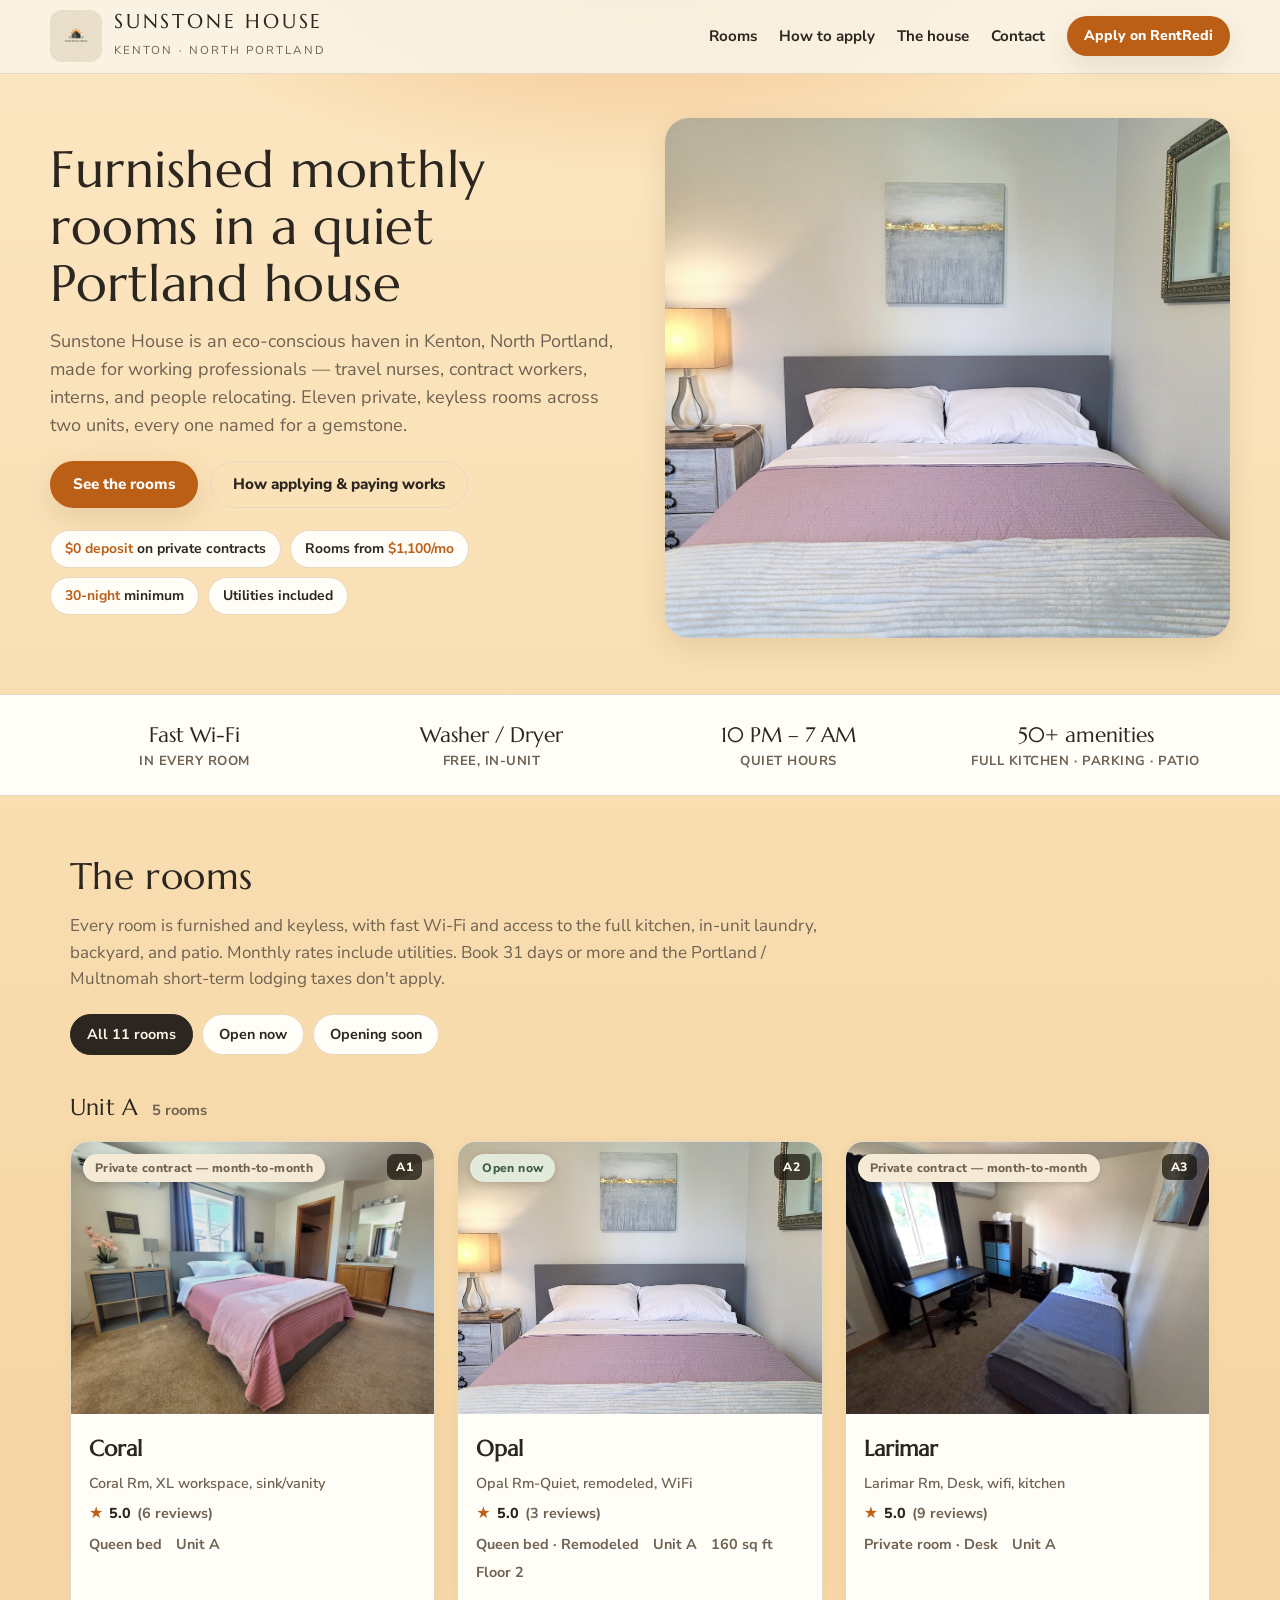
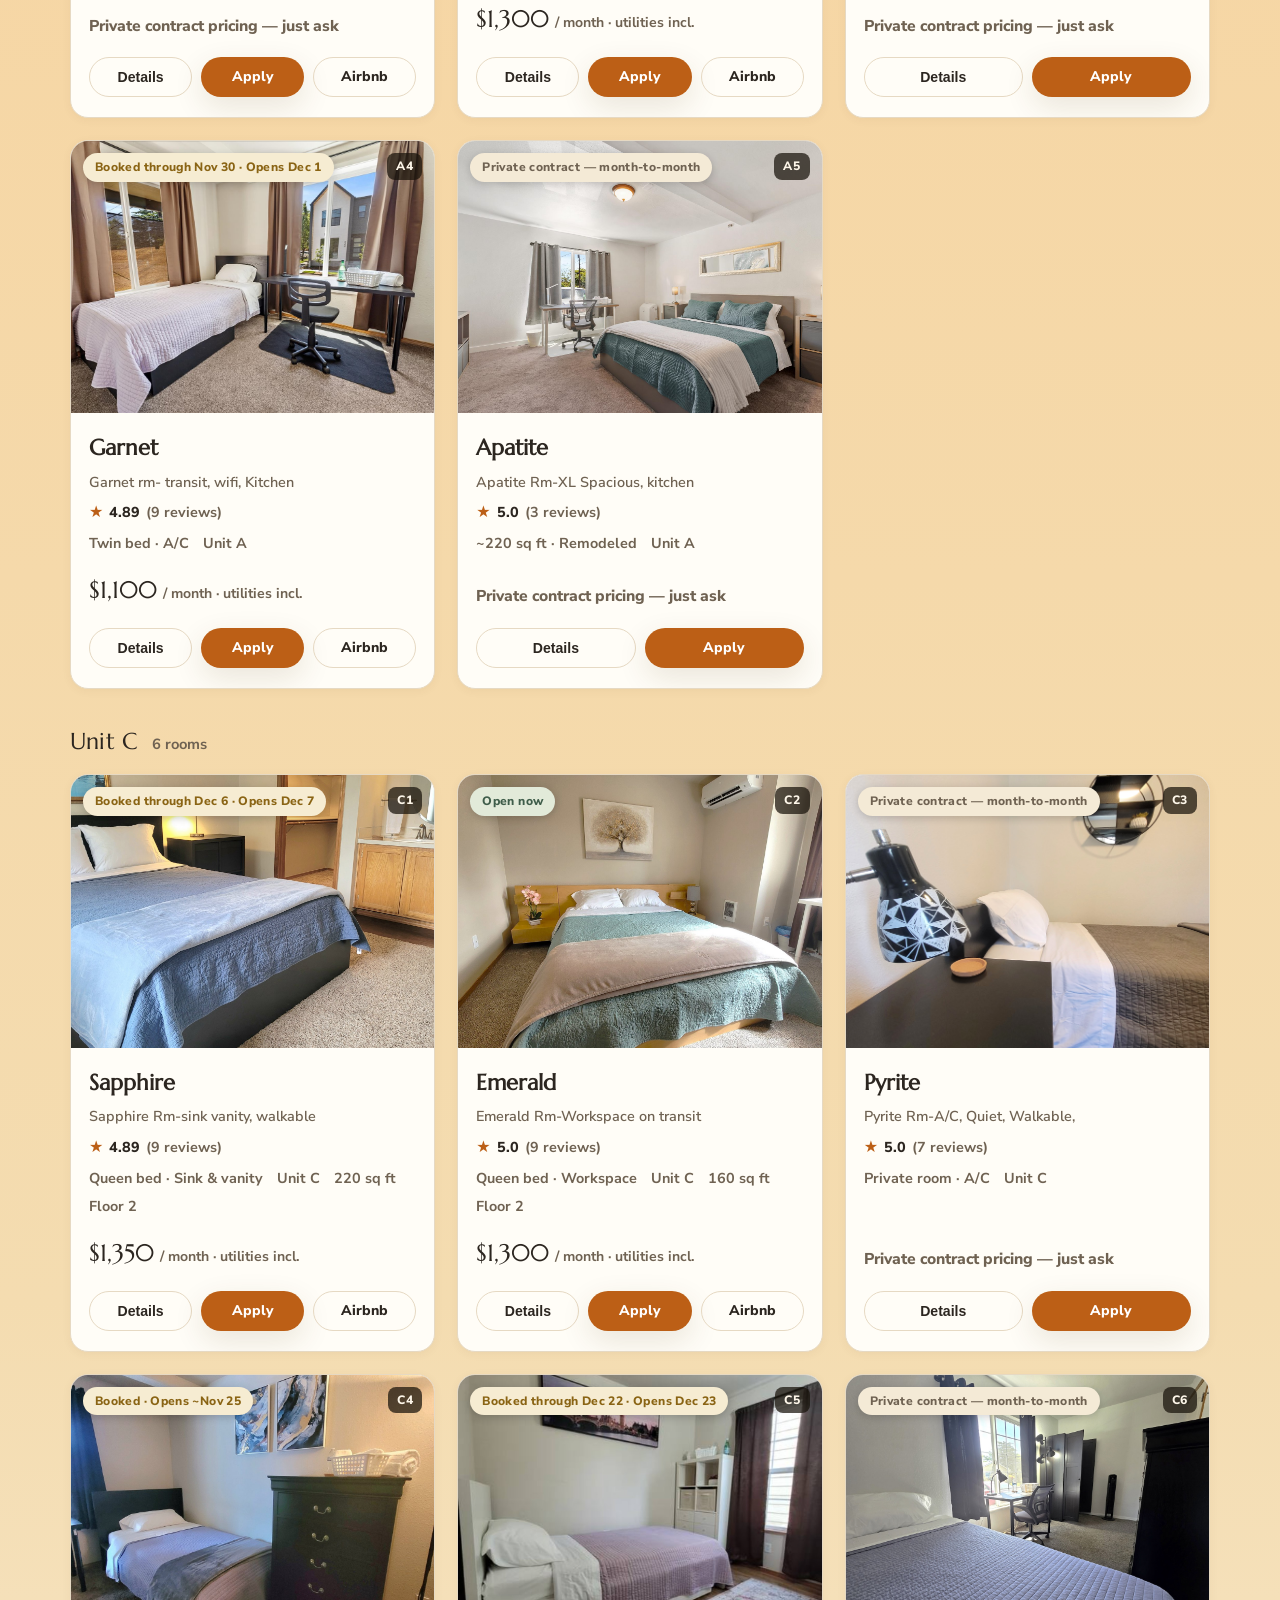
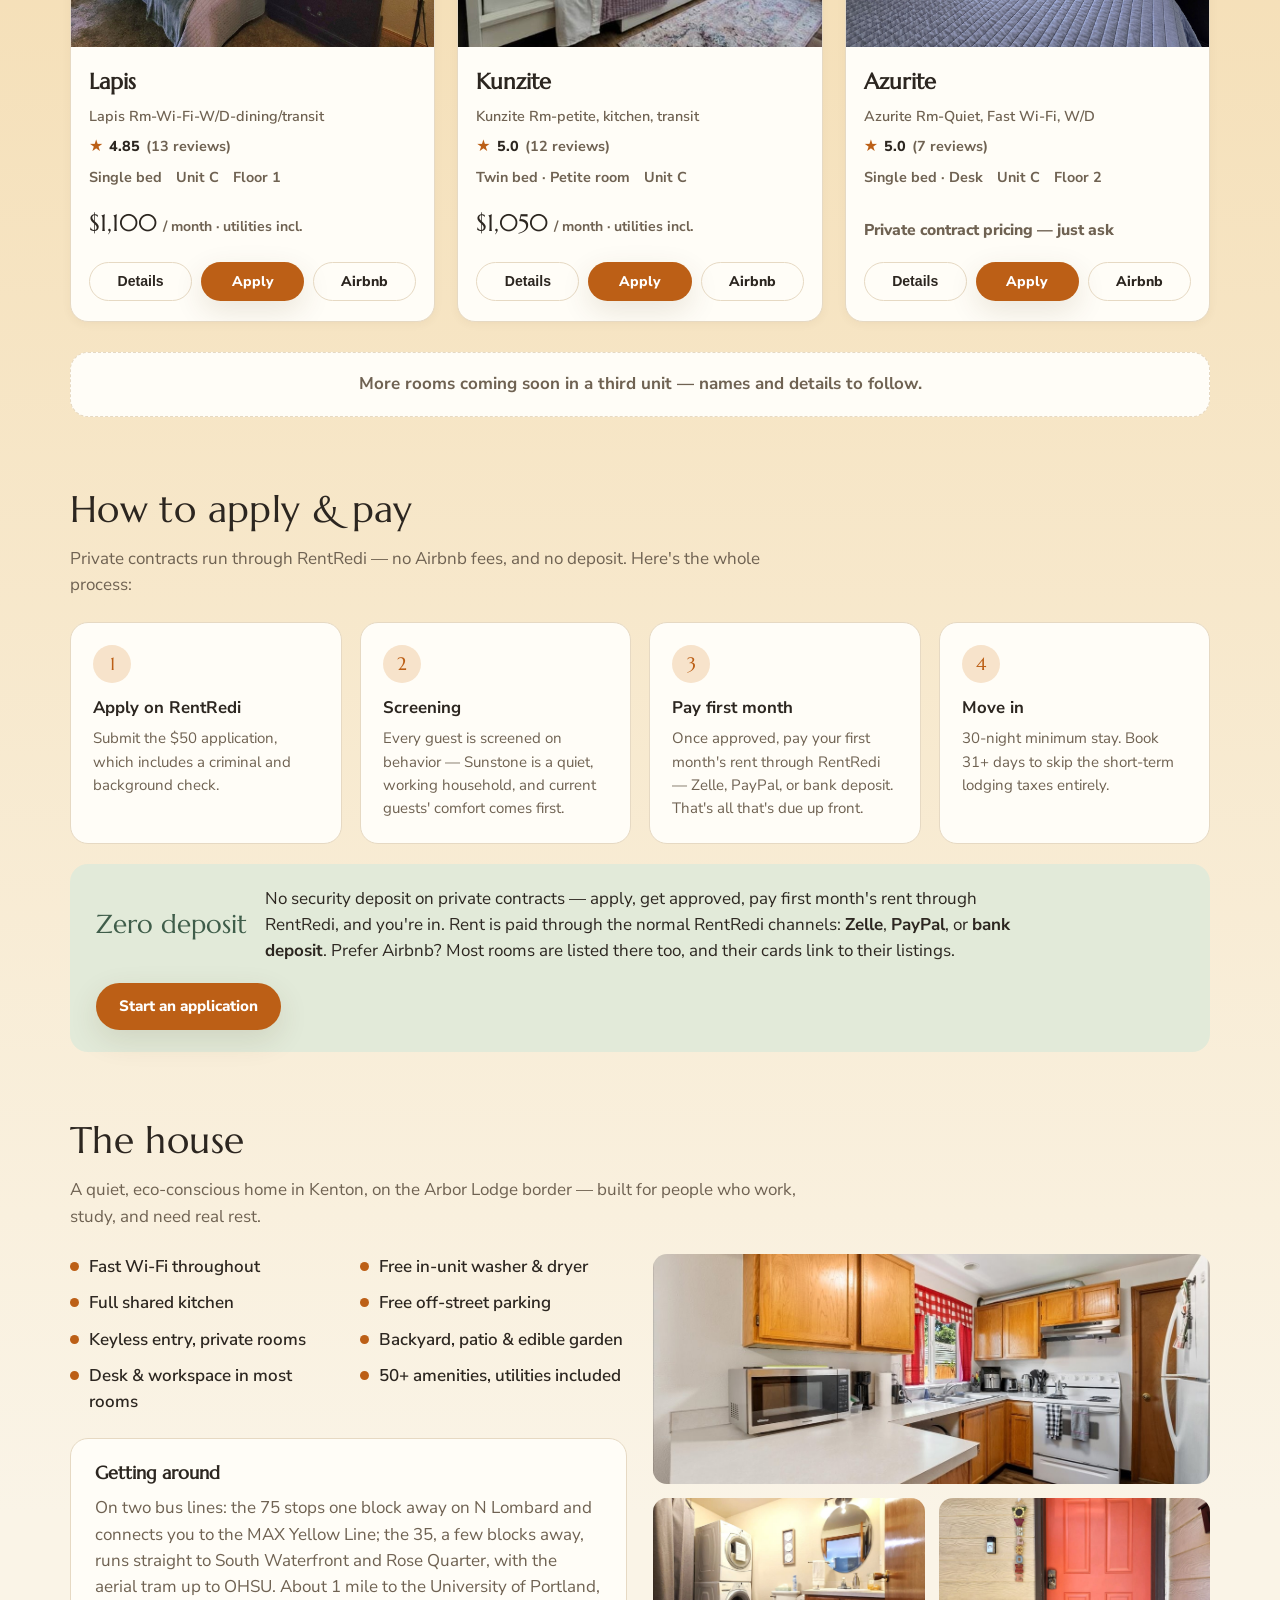
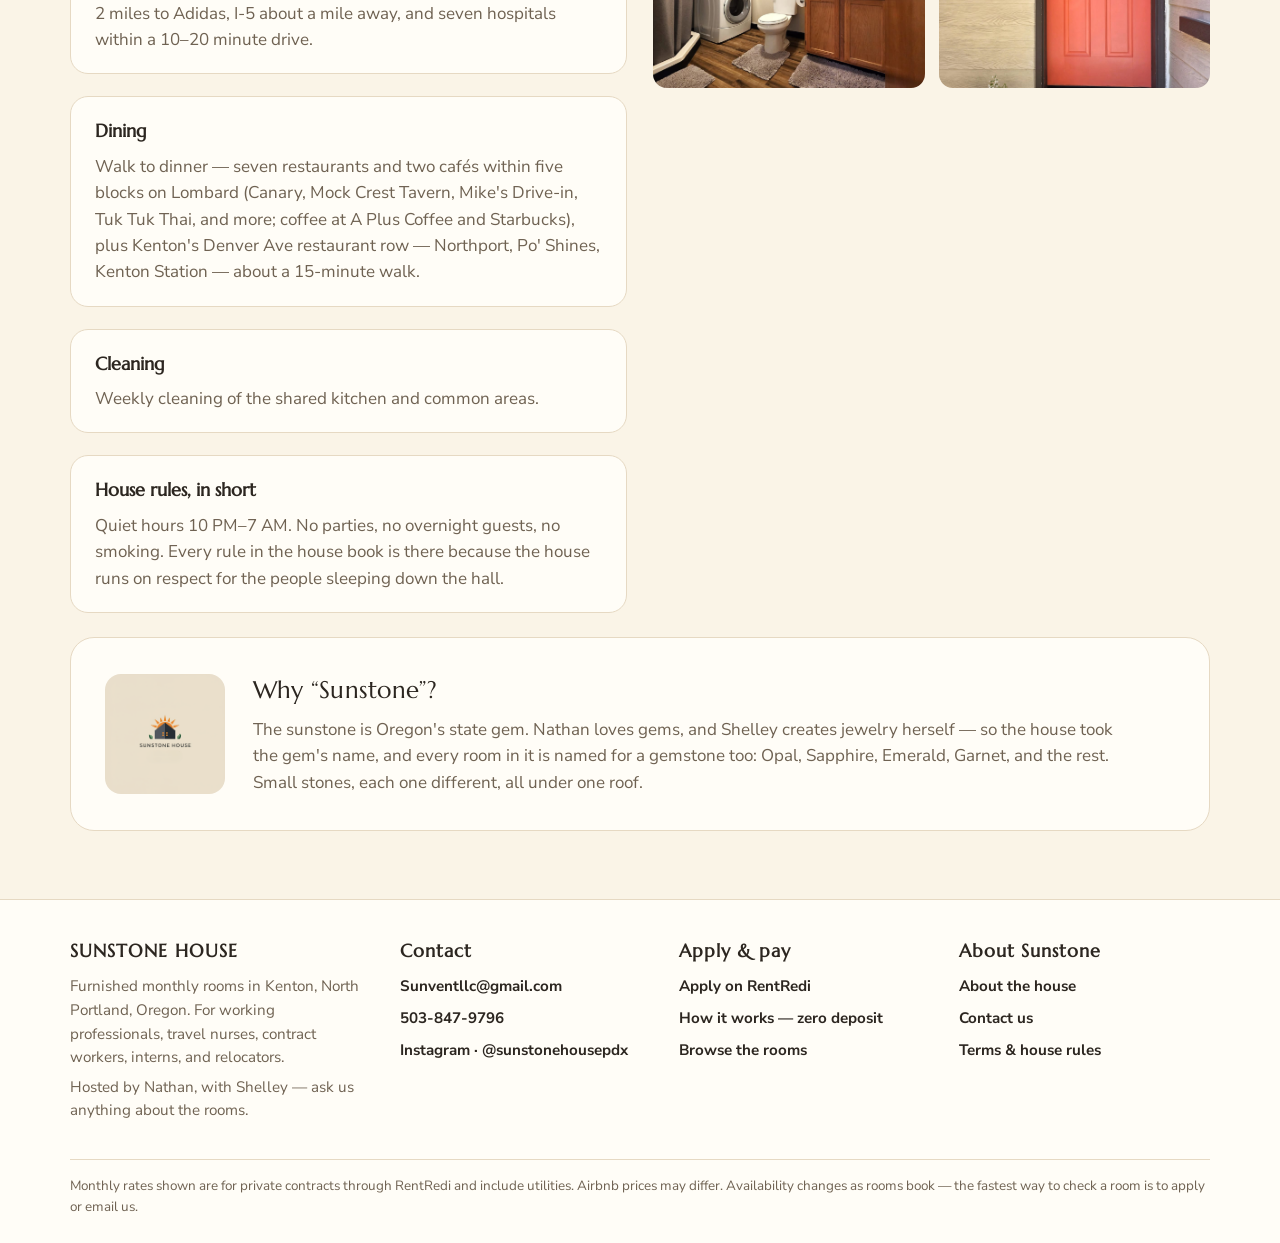
==== commit d867128f: "Emerald room size 198 to 160 sq ft" ====
--- a/index.html
+++ b/index.html
@@ -513,7 +513,7 @@
     title:"Sunstone House-Emerald Rm-Workspace on transit",
     bed:"Queen bed · Workspace", price:1300, status:"open", statusLabel:"Open now",
     img:"assets/emerald.jpg", img2:"assets/emerald-2.jpg", housePhoto:false,
-    rentredi:"https://app.rentredi.com/listingDetails/nP26V74aCEU7MQTvePxpmJXlaKL2/-LOnUk-N7JEKTA-7EGj0/C2", sqft:198, floor:2,
+    rentredi:"https://app.rentredi.com/listingDetails/nP26V74aCEU7MQTvePxpmJXlaKL2/-LOnUk-N7JEKTA-7EGj0/C2", sqft:160, floor:2,
     rating:{ stars:"5.0", count:9 },
     desc:"A serene queen room with a dedicated workspace, built-in bedside shelves, and A/C — right on the transit line. Emerald's long-stay guests have given it a spotless 5.0 across nine reviews.",
     airbnb:"https://www.airbnb.com/rooms/803571153281560582" },
@@ -688,7 +688,7 @@
     { code: "A4", name: "Garnet", unit: "A", bed: "Twin bed, A/C", price: 1100, sqft: null, floor: null, desk: true, status: "booked", statusLabel: "Booked through Nov 30 \u00b7 Opens Dec 1", apply: RENTREDI_MAIN },
     { code: "A5", name: "Apatite", unit: "A", bed: "Private room, about 220 sq ft, remodeled", price: null, sqft: 220, floor: null, desk: true, status: "private", statusLabel: "Private contract \u2014 month-to-month", apply: RENTREDI_MAIN },
     { code: "C1", name: "Sapphire", unit: "C", bed: "Queen bed, sink and vanity, walk-in closet", price: 1350, sqft: 220, floor: 2, desk: true, status: "booked", statusLabel: "Booked through Dec 6 \u00b7 Opens Dec 7", apply: "https://app.rentredi.com/listingDetails/nP26V74aCEU7MQTvePxpmJXlaKL2/-LOnUk-N7JEKTA-7EGj0/C1" },
-    { code: "C2", name: "Emerald", unit: "C", bed: "Queen bed, workspace", price: 1300, sqft: 198, floor: 2, desk: true, status: "open", statusLabel: "Open now", apply: "https://app.rentredi.com/listingDetails/nP26V74aCEU7MQTvePxpmJXlaKL2/-LOnUk-N7JEKTA-7EGj0/C2" },
+    { code: "C2", name: "Emerald", unit: "C", bed: "Queen bed, workspace", price: 1300, sqft: 160, floor: 2, desk: true, status: "open", statusLabel: "Open now", apply: "https://app.rentredi.com/listingDetails/nP26V74aCEU7MQTvePxpmJXlaKL2/-LOnUk-N7JEKTA-7EGj0/C2" },
     { code: "C3", name: "Pyrite", unit: "C", bed: "Private room, A/C", price: null, sqft: null, floor: null, desk: true, status: "private", statusLabel: "Private contract \u2014 month-to-month", apply: RENTREDI_MAIN },
     { code: "C4", name: "Lapis", unit: "C", bed: "Single bed", price: 1100, sqft: null, floor: 1, desk: true, status: "booked", statusLabel: "Booked \u00b7 next opening about Nov 25", apply: "https://app.rentredi.com/listingDetails/nP26V74aCEU7MQTvePxpmJXlaKL2/-LOnUk-N7JEKTA-7EGj0/C4" },
     { code: "C5", name: "Kunzite", unit: "C", bed: "Petite twin bed, no desk", price: 1050, sqft: null, floor: null, desk: false, status: "booked", statusLabel: "Booked through Dec 22 \u00b7 Opens Dec 23", apply: RENTREDI_MAIN },
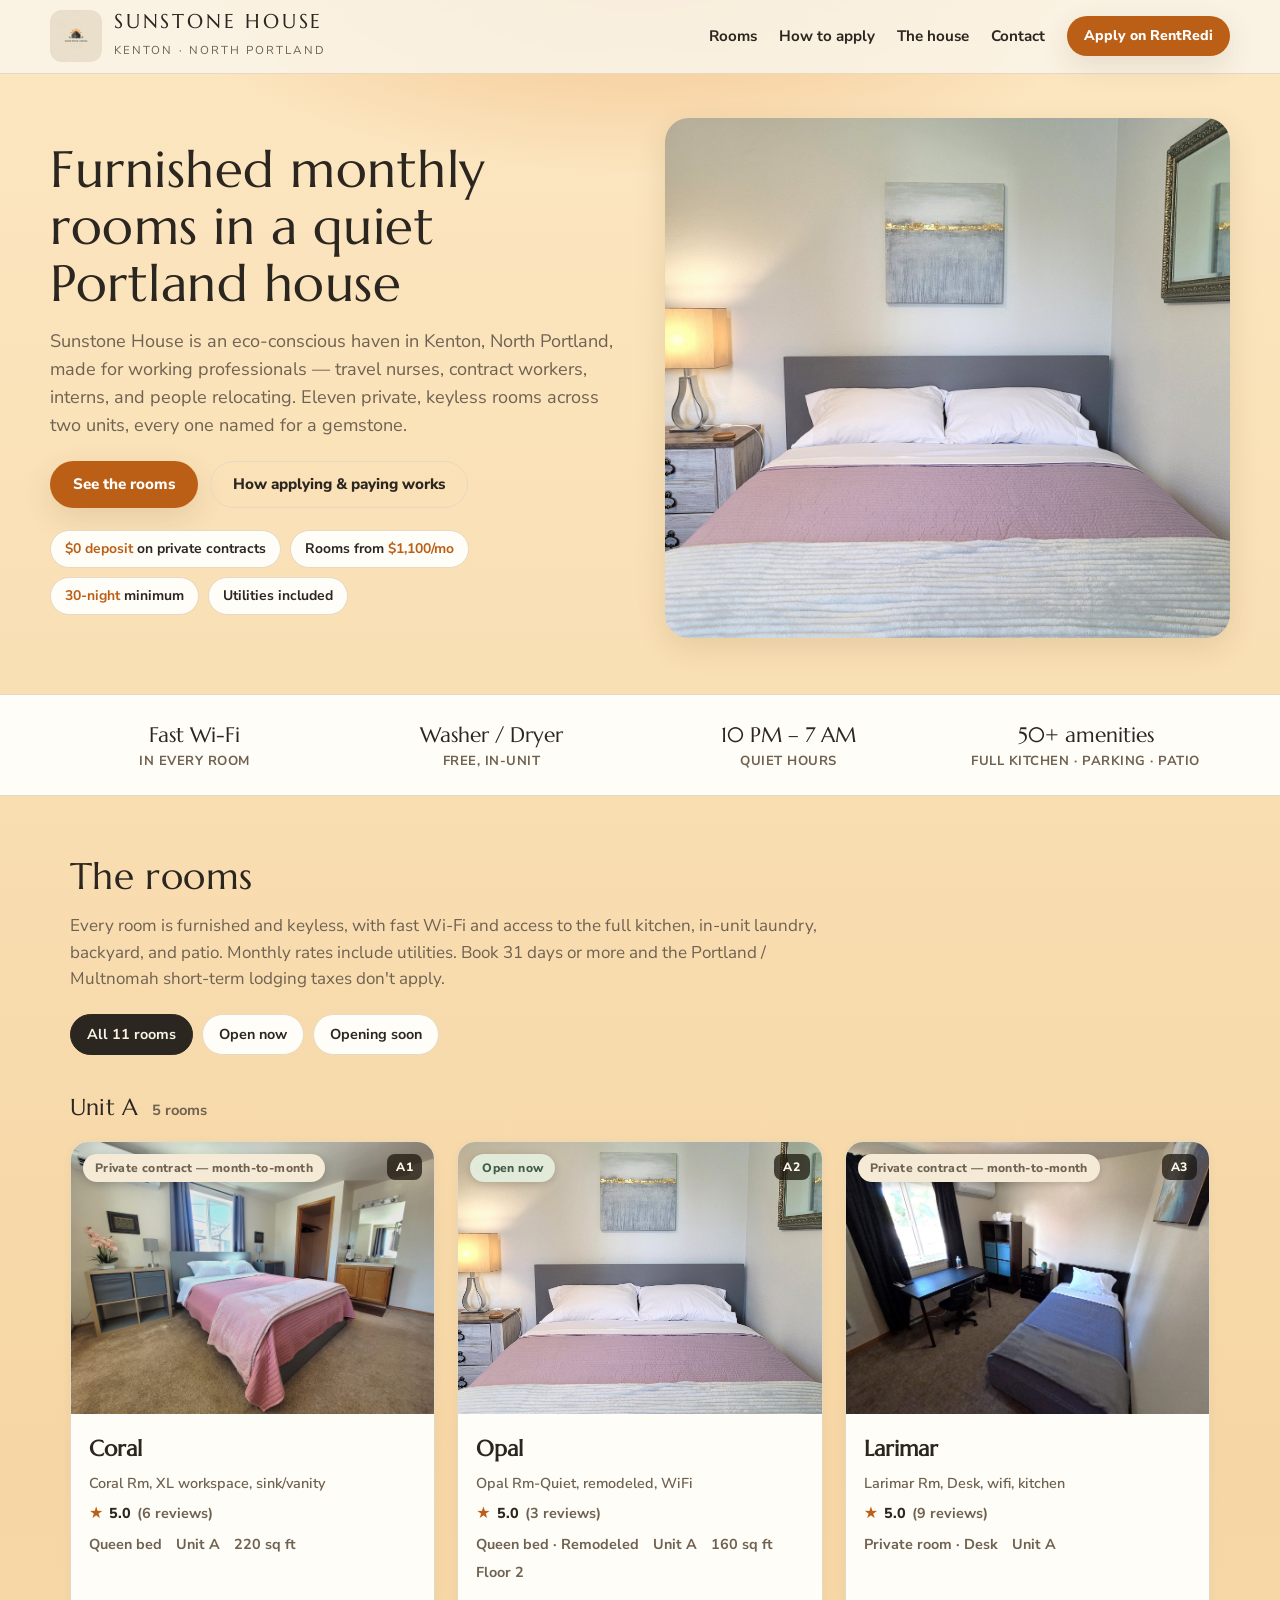
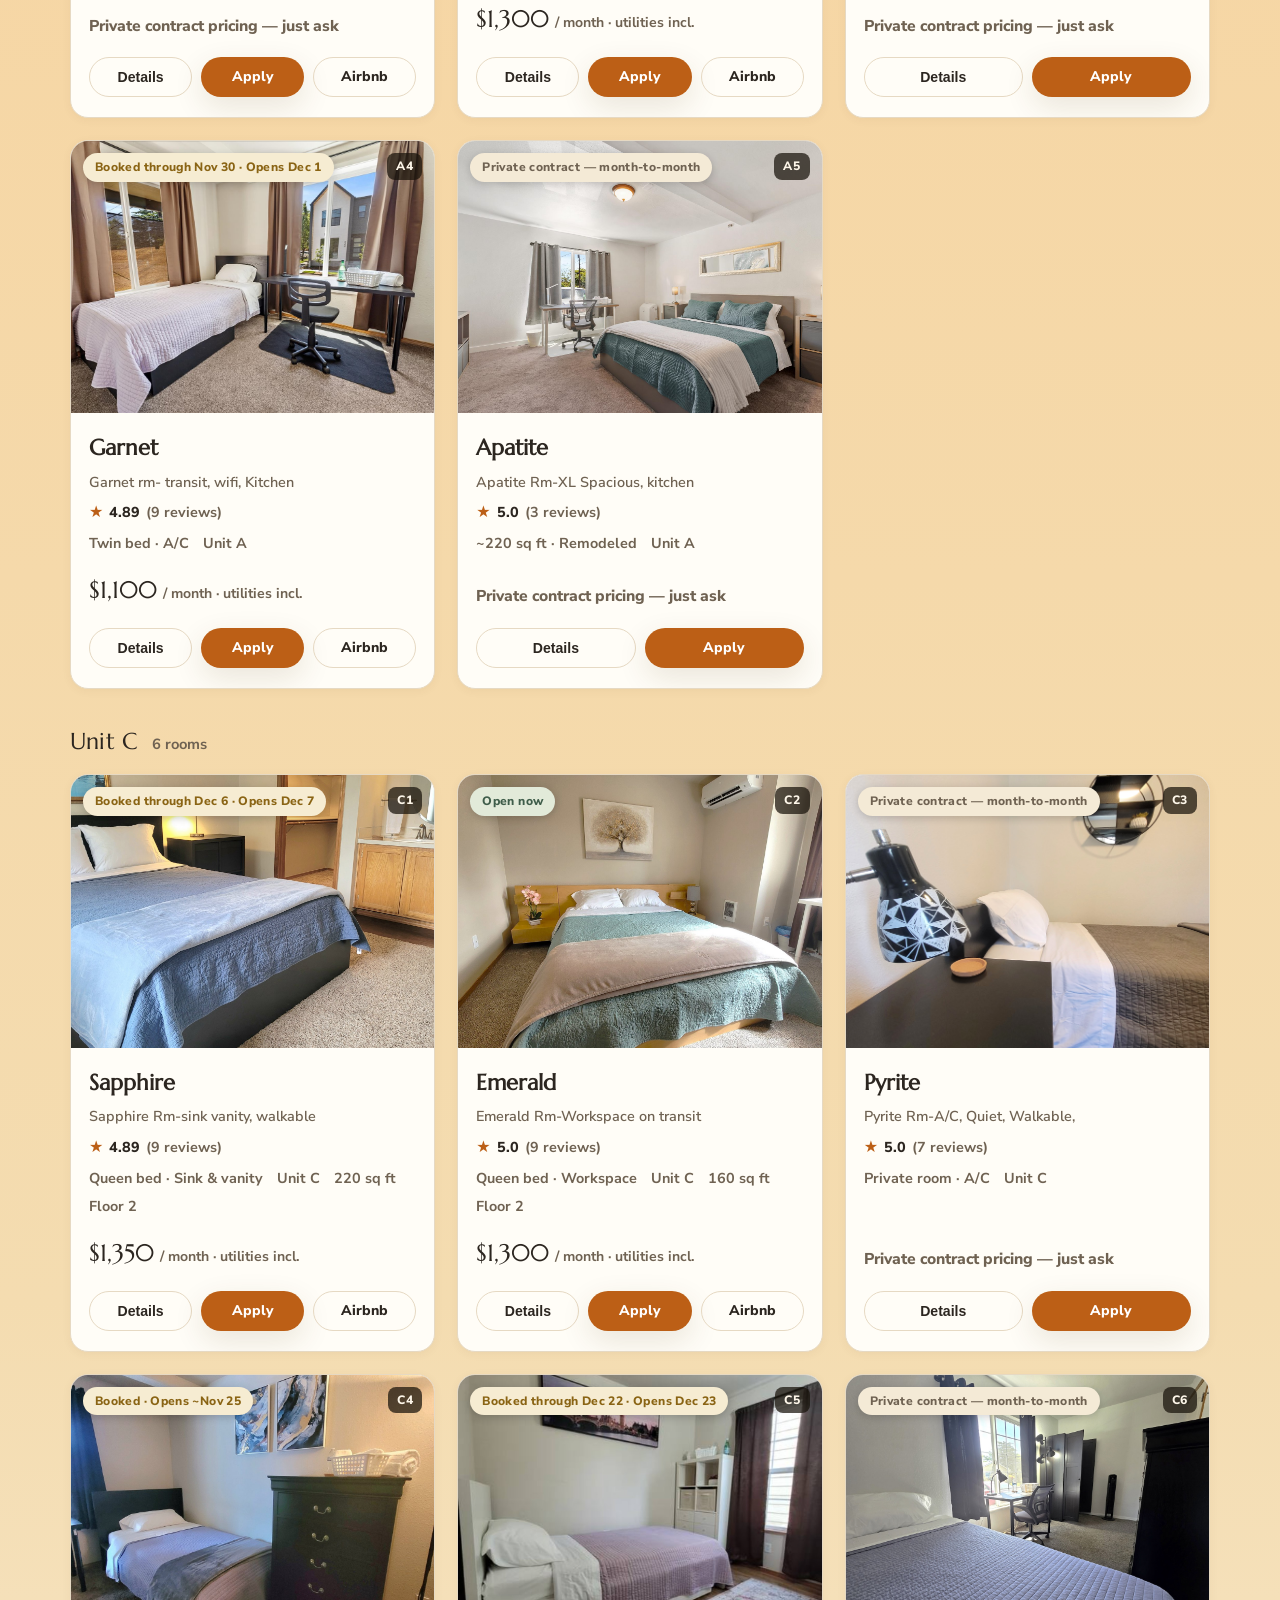
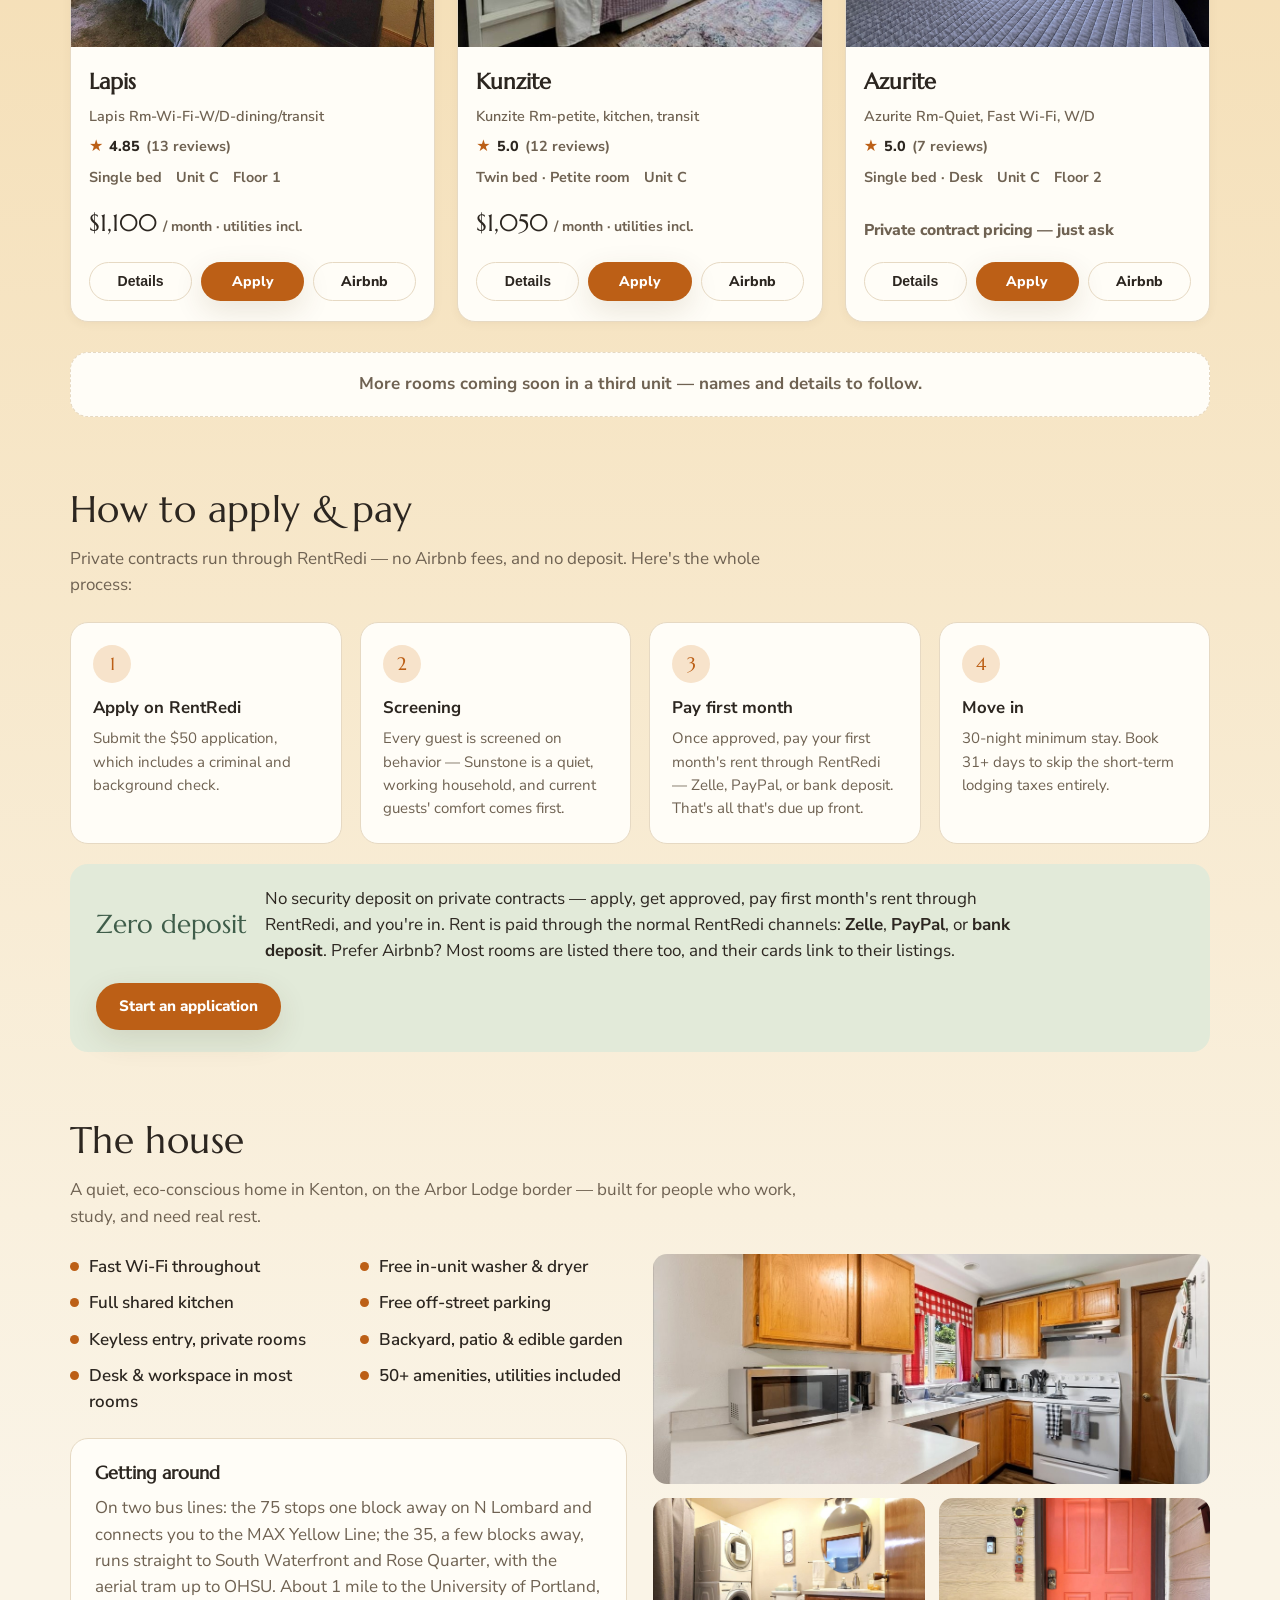
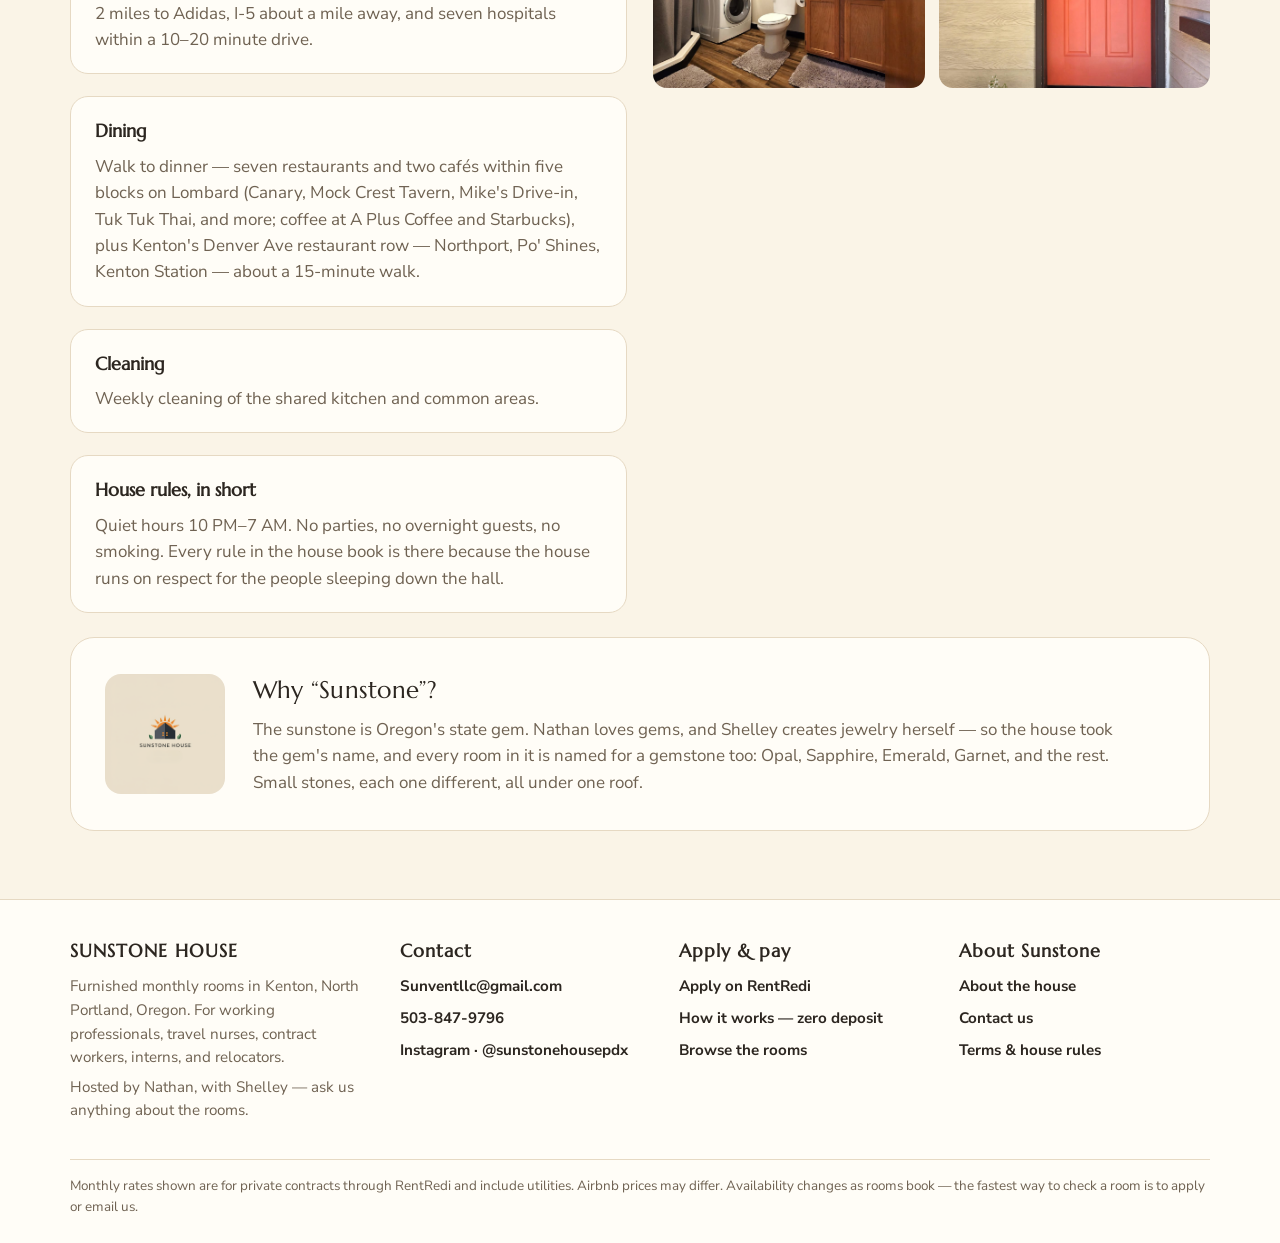
==== commit 1ede997b: "Coral room size set to 220 sq ft" ====
--- a/index.html
+++ b/index.html
@@ -465,7 +465,7 @@
     title:"Sunstone House-Coral Rm, XL workspace, sink/vanity",
     bed:"Queen bed", price:null, status:"private", statusLabel:"Private contract — month-to-month",
     img:"assets/coral.jpg", img2:null, housePhoto:false,
-    rentredi: RENTREDI,
+    rentredi: RENTREDI, sqft:220,
     rating:{ stars:"5.0", count:6 },
     desc:"A generous queen room with an XL workspace and its own sink and vanity — room to work, room to unwind. One of the house's deliberately screen-free rooms, kept quiet for real rest.",
     airbnb:"https://airbnb.com/h/sunstonea01" },
@@ -682,7 +682,7 @@
   var RENTREDI_MAIN = "https://app.rentredi.com/listingDetails/nP26V74aCEU7MQTvePxpmJXlaKL2";
   var AS_OF = "2026-11-17";
   var AGENT_ROOMS = [
-    { code: "A1", name: "Coral", unit: "A", bed: "Queen bed", price: 1350, sqft: null, floor: null, desk: true, status: "private", statusLabel: "Private contract until mid-January 2027", apply: RENTREDI_MAIN },
+    { code: "A1", name: "Coral", unit: "A", bed: "Queen bed", price: 1350, sqft: 220, floor: null, desk: true, status: "private", statusLabel: "Private contract until mid-January 2027", apply: RENTREDI_MAIN },
     { code: "A2", name: "Opal", unit: "A", bed: "Queen bed, remodeled", price: 1300, sqft: 160, floor: 2, desk: true, status: "open", statusLabel: "Open now", apply: "https://app.rentredi.com/listingDetails/nP26V74aCEU7MQTvePxpmJXlaKL2/-LOnUk-N7JEKTA-7EGj0/A2" },
     { code: "A3", name: "Larimar", unit: "A", bed: "Private room, desk", price: null, sqft: null, floor: null, desk: true, status: "private", statusLabel: "Private contract \u2014 month-to-month", apply: RENTREDI_MAIN },
     { code: "A4", name: "Garnet", unit: "A", bed: "Twin bed, A/C", price: 1100, sqft: null, floor: null, desk: true, status: "booked", statusLabel: "Booked through Nov 30 \u00b7 Opens Dec 1", apply: RENTREDI_MAIN },
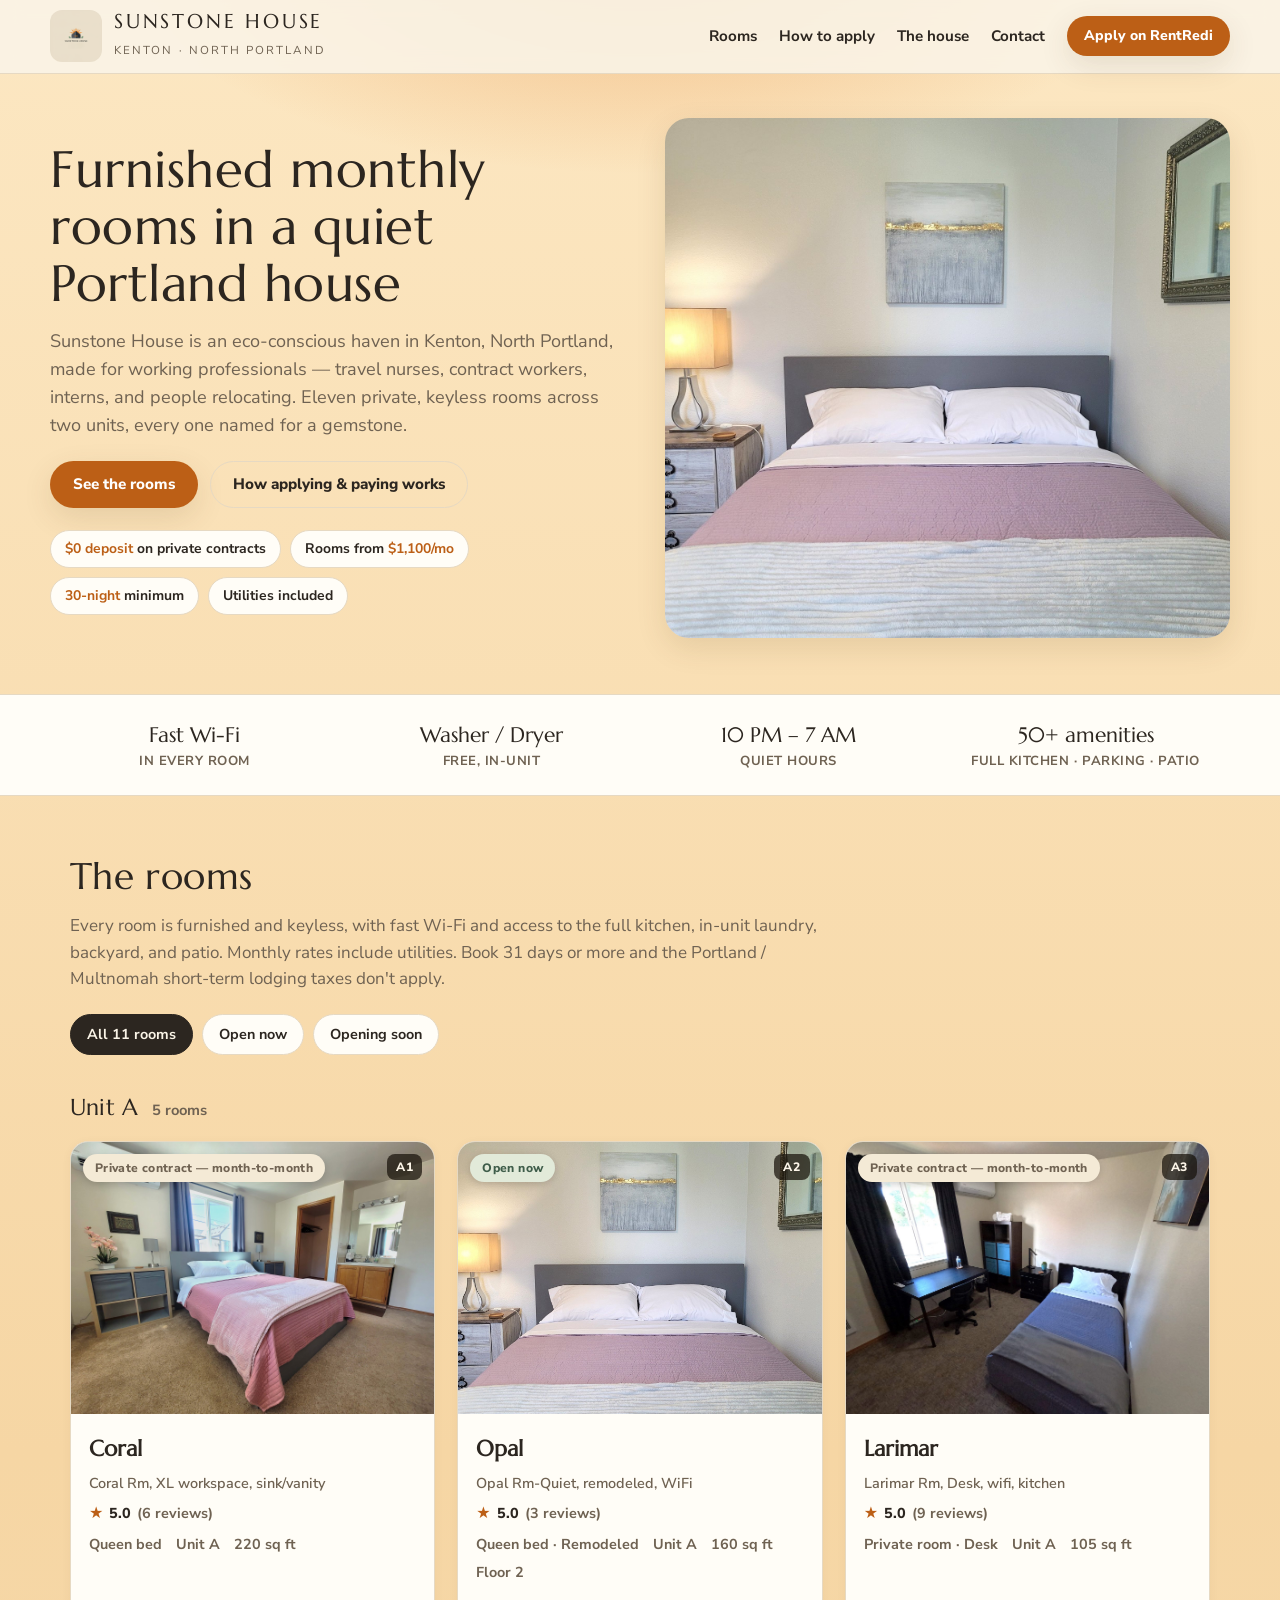
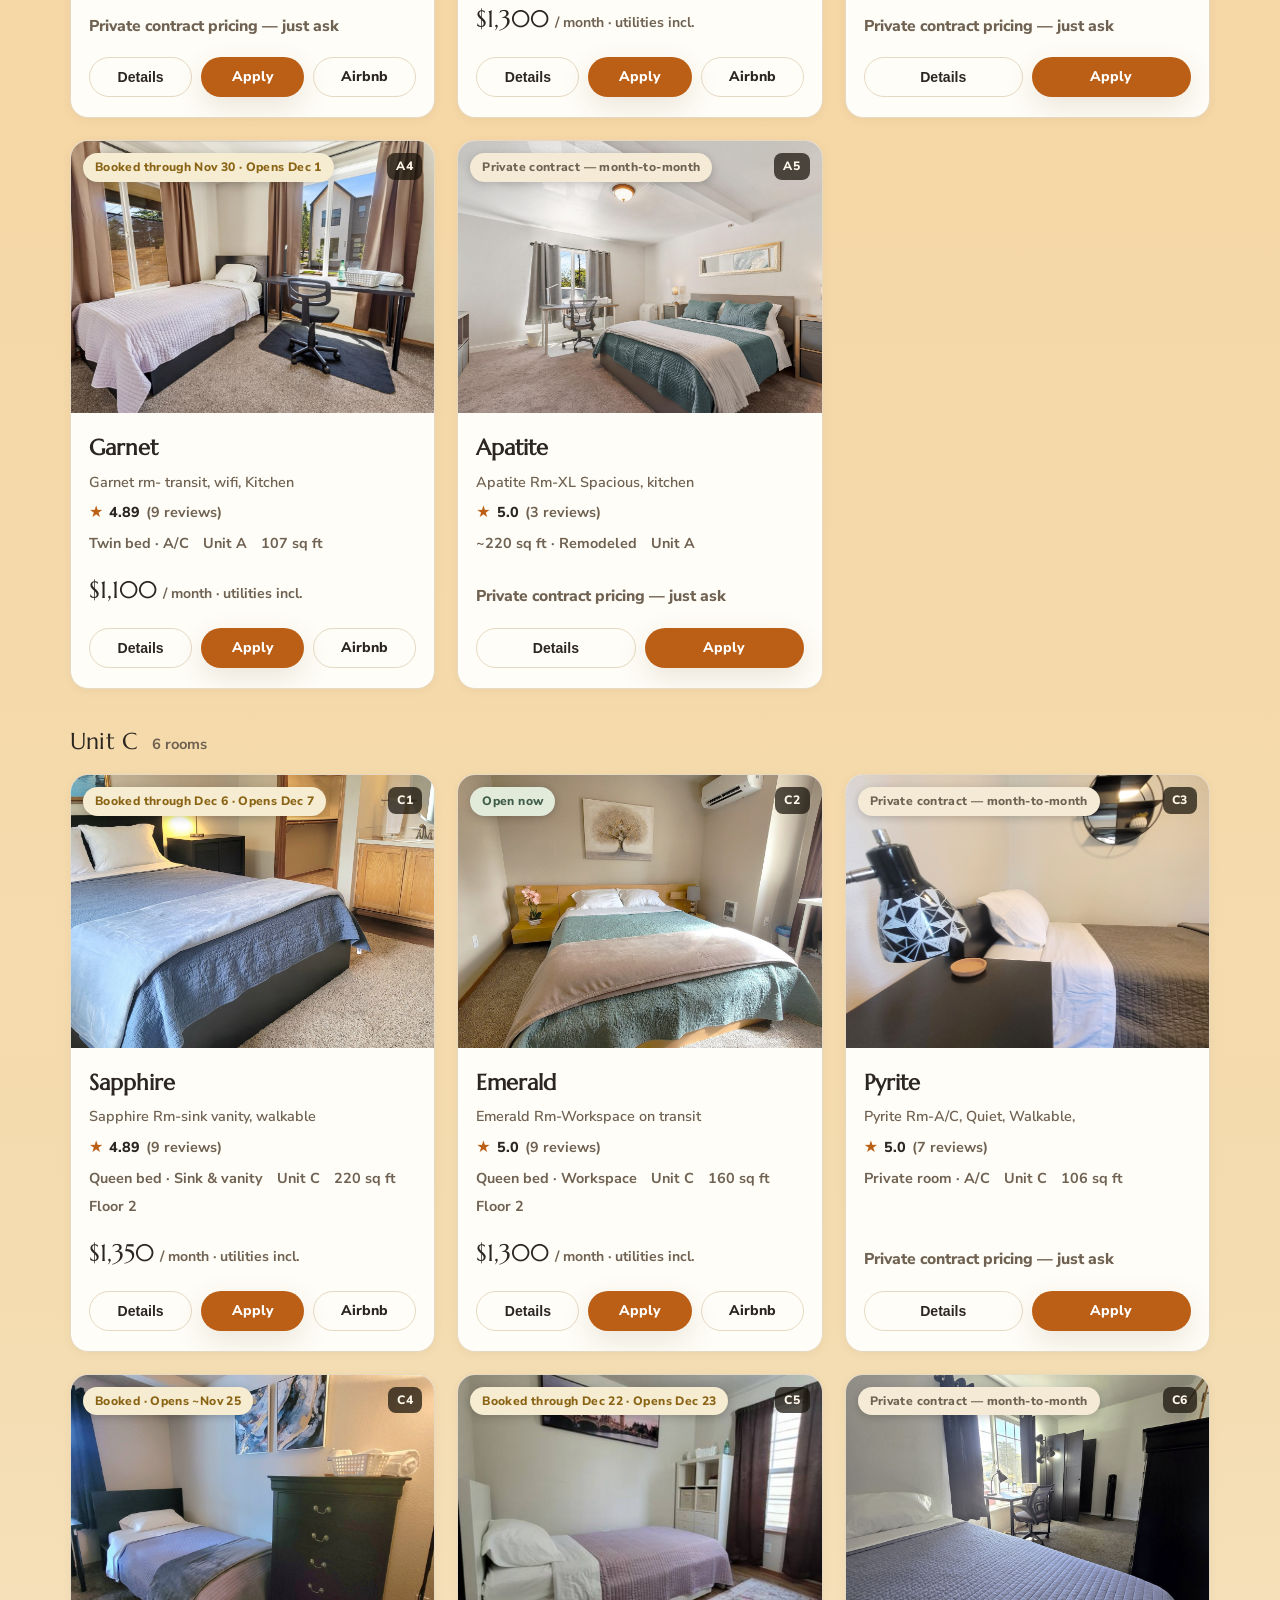
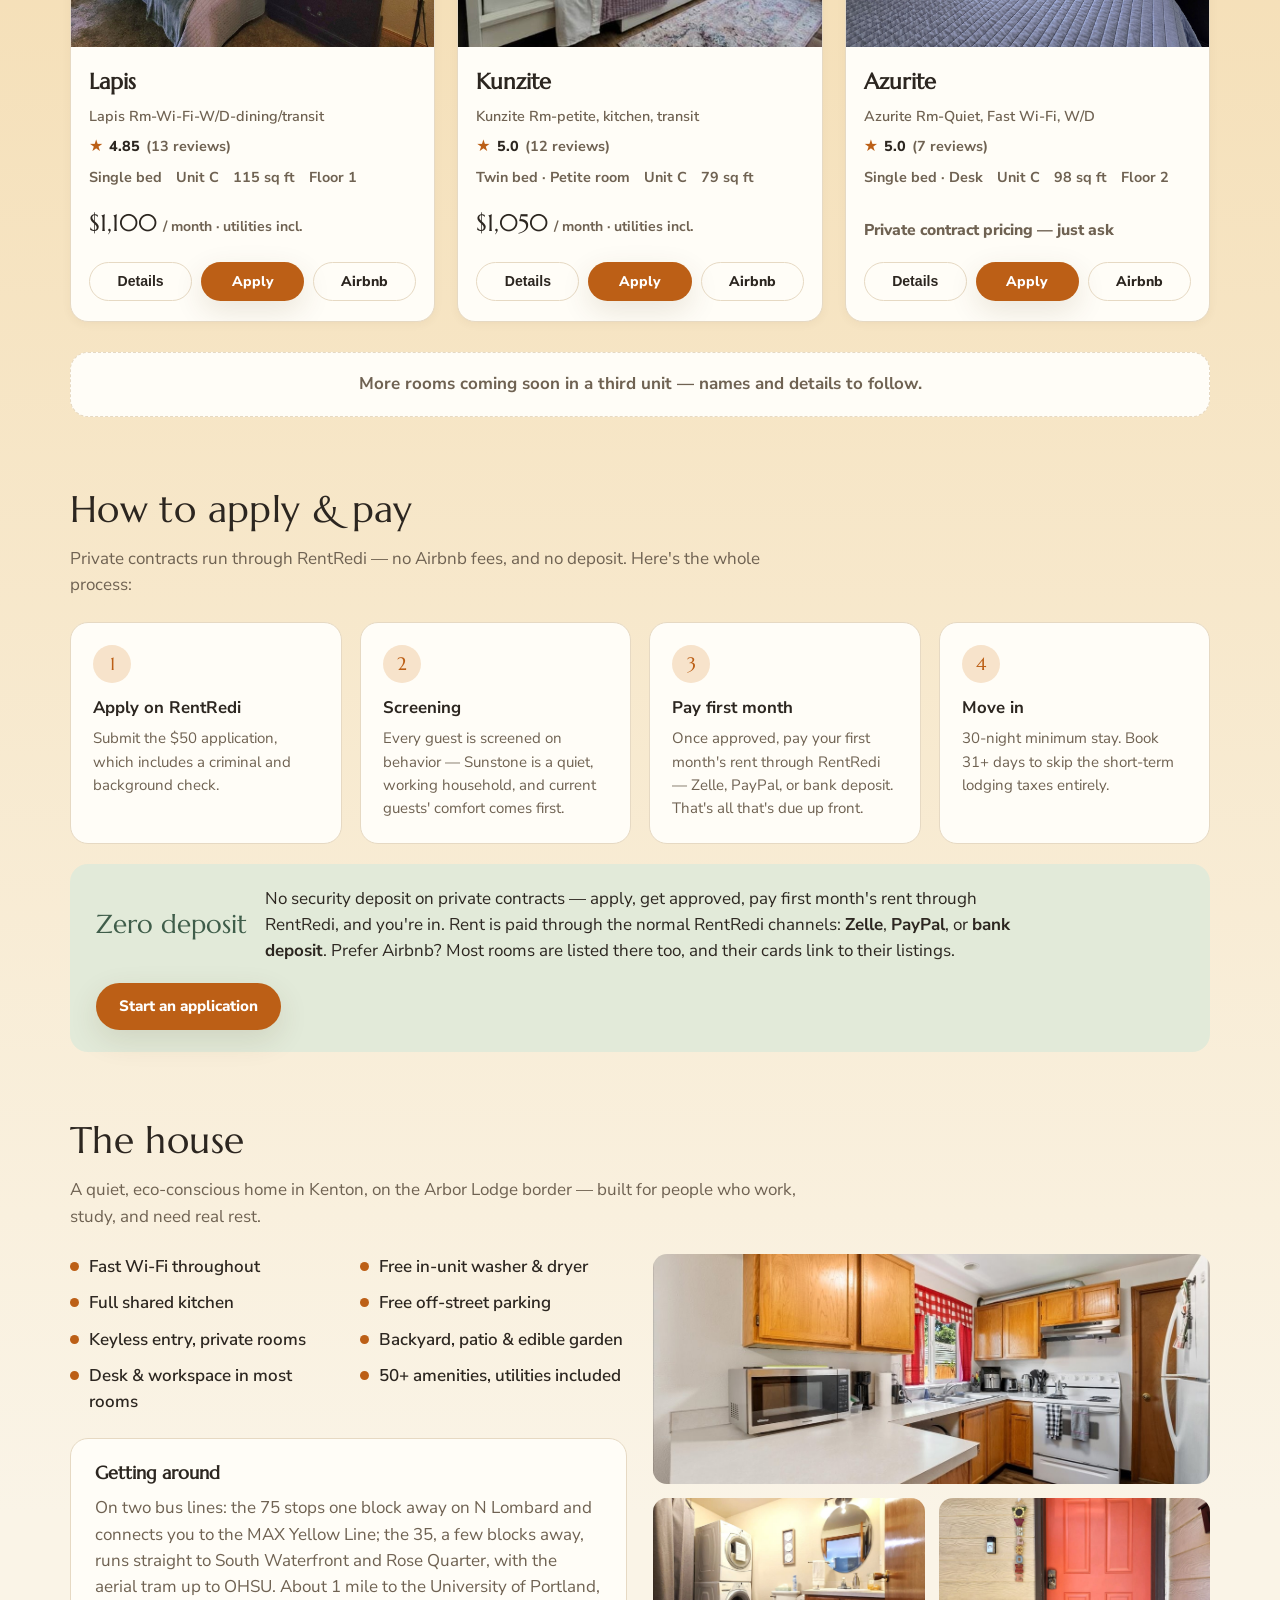
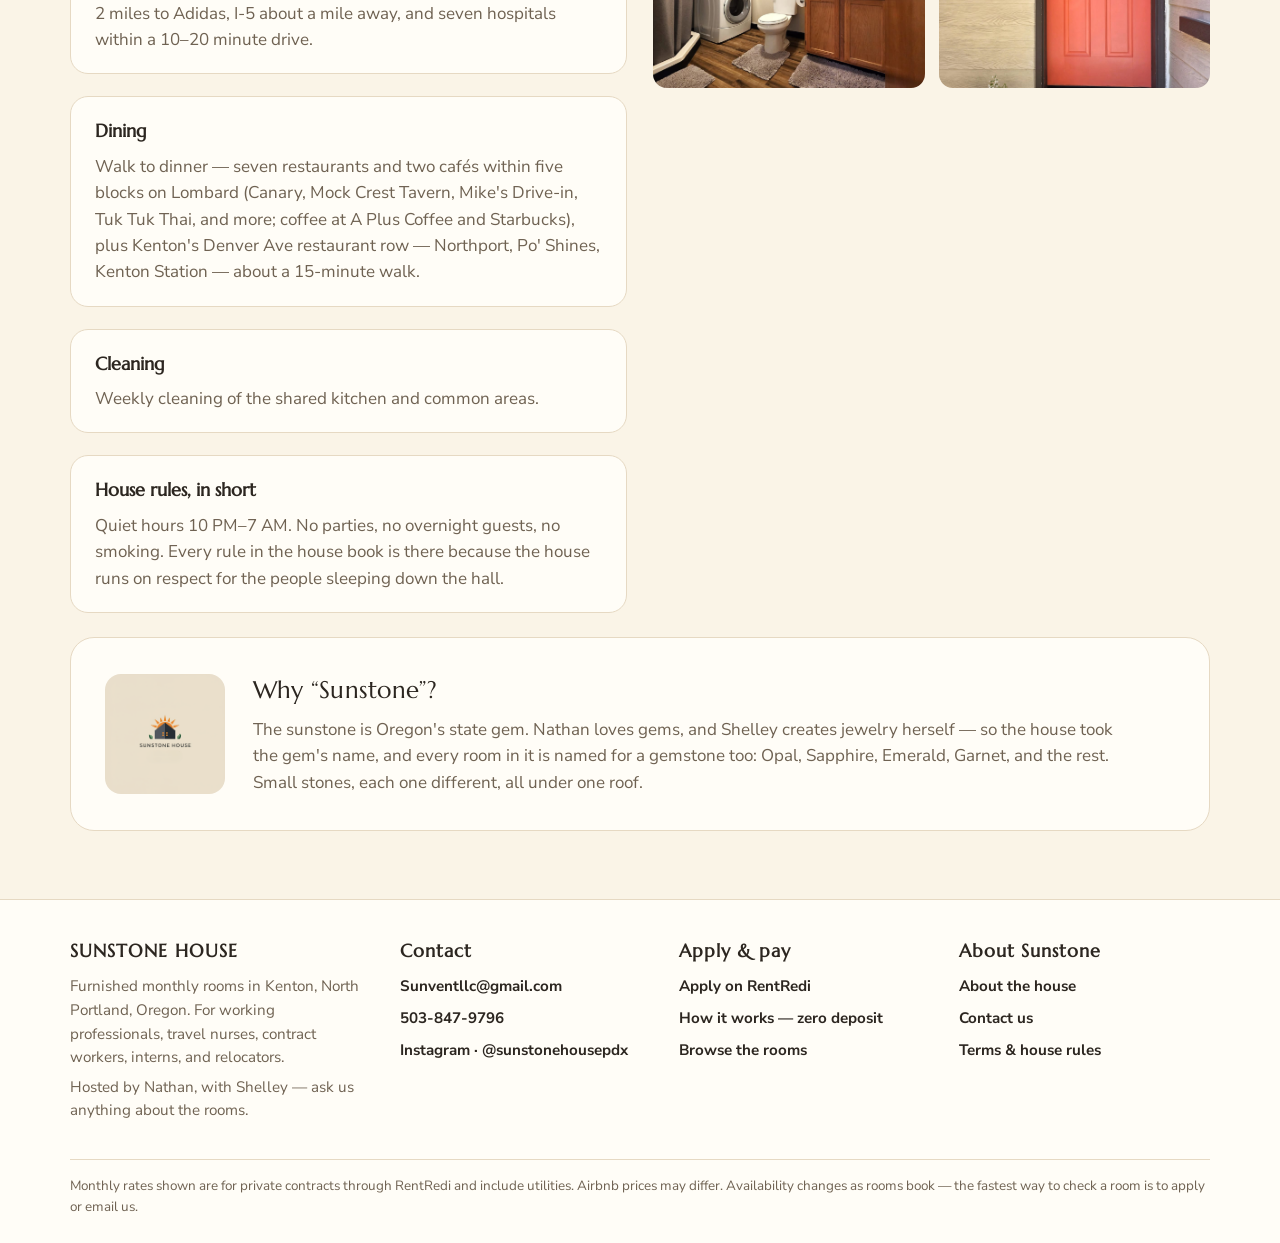
==== commit 672a3328: "Add room sizes for remaining rooms" ====
--- a/index.html
+++ b/index.html
@@ -481,7 +481,7 @@
     title:"Sunstone House-Larimar Rm, Desk, wifi, kitchen",
     bed:"Private room · Desk", price:null, status:"private", statusLabel:"Private contract — month-to-month",
     img:"assets/larimar.jpg", img2:null, housePhoto:false,
-    rentredi: RENTREDI,
+    rentredi: RENTREDI, sqft:105,
     rating:{ stars:"5.0", count:9 },
     desc:"Larimar is held on a private contract and isn't bookable on Airbnb. It has a desk and fast Wi-Fi, with the full kitchen steps away. If you're looking for a monthly private arrangement, ask us about it.",
     airbnb:null },
@@ -489,7 +489,7 @@
     title:"Sunstone House-Garnet rm- transit, wifi, Kitchen",
     bed:"Twin bed · A/C", price:1100, status:"booked", statusLabel:"Booked through Nov 30 · Opens Dec 1",
     img:"assets/garnet.jpg", img2:"assets/garnet-2.jpg", housePhoto:false,
-    rentredi: RENTREDI,
+    rentredi: RENTREDI, sqft:107,
     rating:{ stars:"4.89", count:9 },
     desc:"A bright twin room with A/C, a long desk under the windows, and a full storage wall. Big windows, blackout curtains, and the bus line a short walk away.",
     airbnb:"https://www.airbnb.com/rooms/886952564101590976" },
@@ -521,7 +521,7 @@
     title:"Sunstone House-Pyrite Rm-A/C, Quiet, Walkable,",
     bed:"Private room · A/C", price:null, status:"private", statusLabel:"Private contract — month-to-month",
     img:"assets/pyrite.jpg", img2:null, housePhoto:false,
-    rentredi: RENTREDI,
+    rentredi: RENTREDI, sqft:106,
     rating:{ stars:"5.0", count:7 },
     desc:"Pyrite is a quiet room with A/C in a walkable part of the neighborhood, held on a private contract and not bookable on Airbnb. Ask us if you're looking for a monthly private arrangement.",
     airbnb:null },
@@ -529,7 +529,7 @@
     title:"Sunstone House-Lapis Rm-Wi-Fi-W/D-dining/transit",
     bed:"Single bed", price:1100, status:"soon", statusLabel:"Booked · Opens ~Nov 25",
     img:"assets/lapis.jpg", img2:null, housePhoto:false,
-    rentredi:"https://app.rentredi.com/listingDetails/nP26V74aCEU7MQTvePxpmJXlaKL2/-LOnUk-N7JEKTA-7EGj0/C4", floor:1,
+    rentredi:"https://app.rentredi.com/listingDetails/nP26V74aCEU7MQTvePxpmJXlaKL2/-LOnUk-N7JEKTA-7EGj0/C4", sqft:115, floor:1,
     rating:{ stars:"4.85", count:13 },
     desc:"A cozy single room with a tall dresser and gem-toned art, close to the dining room. Wi-Fi, washer/dryer, and the transit line all right there — a proven landing spot, with thirteen guest reviews.",
     airbnb:"https://www.airbnb.com/rooms/806509557115505125" },
@@ -537,7 +537,7 @@
     title:"Sunstone House-Kunzite Rm-petite, kitchen, transit",
     bed:"Twin bed · Petite room", price:1050, status:"soon", statusLabel:"Booked through Dec 22 · Opens Dec 23",
     img:"assets/kunzite.jpg", img2:null, housePhoto:false,
-    rentredi: RENTREDI,
+    rentredi: RENTREDI, sqft:79,
     rating:{ stars:"5.0", count:12 },
     desc:"A petite twin room near the dining room and the kitchen — small, quiet, and one of the most affordable rooms in the house. Ideal for one person on a monthly stay near transit.",
     airbnb:"https://airbnb.com/h/sunstonec05" },
@@ -545,7 +545,7 @@
     title:"Sunstone House Azurite Rm-Quiet, Fast Wi-Fi, W/D",
     bed:"Single bed · Desk", price:null, status:"private", statusLabel:"Private contract — month-to-month",
     img:"assets/azurite.jpg", img2:"assets/azurite-2.jpg", housePhoto:false,
-    rentredi:"https://app.rentredi.com/listingDetails/nP26V74aCEU7MQTvePxpmJXlaKL2/-LOnUk-N7JEKTA-7EGj0/C6", floor:2,
+    rentredi:"https://app.rentredi.com/listingDetails/nP26V74aCEU7MQTvePxpmJXlaKL2/-LOnUk-N7JEKTA-7EGj0/C6", sqft:98, floor:2,
     rating:{ stars:"5.0", count:7 },
     desc:"A quiet single room with a desk under big windows, fast Wi-Fi, and plenty of storage. A work-ready setup steps from the laundry — rated 5.0 by seven guests.",
     airbnb:"https://www.airbnb.com/rooms/807167221557469880" }
@@ -684,15 +684,15 @@
   var AGENT_ROOMS = [
     { code: "A1", name: "Coral", unit: "A", bed: "Queen bed", price: 1350, sqft: 220, floor: null, desk: true, status: "private", statusLabel: "Private contract until mid-January 2027", apply: RENTREDI_MAIN },
     { code: "A2", name: "Opal", unit: "A", bed: "Queen bed, remodeled", price: 1300, sqft: 160, floor: 2, desk: true, status: "open", statusLabel: "Open now", apply: "https://app.rentredi.com/listingDetails/nP26V74aCEU7MQTvePxpmJXlaKL2/-LOnUk-N7JEKTA-7EGj0/A2" },
-    { code: "A3", name: "Larimar", unit: "A", bed: "Private room, desk", price: null, sqft: null, floor: null, desk: true, status: "private", statusLabel: "Private contract \u2014 month-to-month", apply: RENTREDI_MAIN },
-    { code: "A4", name: "Garnet", unit: "A", bed: "Twin bed, A/C", price: 1100, sqft: null, floor: null, desk: true, status: "booked", statusLabel: "Booked through Nov 30 \u00b7 Opens Dec 1", apply: RENTREDI_MAIN },
+    { code: "A3", name: "Larimar", unit: "A", bed: "Private room, desk", price: null, sqft: 105, floor: null, desk: true, status: "private", statusLabel: "Private contract \u2014 month-to-month", apply: RENTREDI_MAIN },
+    { code: "A4", name: "Garnet", unit: "A", bed: "Twin bed, A/C", price: 1100, sqft: 107, floor: null, desk: true, status: "booked", statusLabel: "Booked through Nov 30 \u00b7 Opens Dec 1", apply: RENTREDI_MAIN },
     { code: "A5", name: "Apatite", unit: "A", bed: "Private room, about 220 sq ft, remodeled", price: null, sqft: 220, floor: null, desk: true, status: "private", statusLabel: "Private contract \u2014 month-to-month", apply: RENTREDI_MAIN },
     { code: "C1", name: "Sapphire", unit: "C", bed: "Queen bed, sink and vanity, walk-in closet", price: 1350, sqft: 220, floor: 2, desk: true, status: "booked", statusLabel: "Booked through Dec 6 \u00b7 Opens Dec 7", apply: "https://app.rentredi.com/listingDetails/nP26V74aCEU7MQTvePxpmJXlaKL2/-LOnUk-N7JEKTA-7EGj0/C1" },
     { code: "C2", name: "Emerald", unit: "C", bed: "Queen bed, workspace", price: 1300, sqft: 160, floor: 2, desk: true, status: "open", statusLabel: "Open now", apply: "https://app.rentredi.com/listingDetails/nP26V74aCEU7MQTvePxpmJXlaKL2/-LOnUk-N7JEKTA-7EGj0/C2" },
-    { code: "C3", name: "Pyrite", unit: "C", bed: "Private room, A/C", price: null, sqft: null, floor: null, desk: true, status: "private", statusLabel: "Private contract \u2014 month-to-month", apply: RENTREDI_MAIN },
-    { code: "C4", name: "Lapis", unit: "C", bed: "Single bed", price: 1100, sqft: null, floor: 1, desk: true, status: "booked", statusLabel: "Booked \u00b7 next opening about Nov 25", apply: "https://app.rentredi.com/listingDetails/nP26V74aCEU7MQTvePxpmJXlaKL2/-LOnUk-N7JEKTA-7EGj0/C4" },
-    { code: "C5", name: "Kunzite", unit: "C", bed: "Petite twin bed, no desk", price: 1050, sqft: null, floor: null, desk: false, status: "booked", statusLabel: "Booked through Dec 22 \u00b7 Opens Dec 23", apply: RENTREDI_MAIN },
-    { code: "C6", name: "Azurite", unit: "C", bed: "Single bed, desk", price: 1100, sqft: null, floor: 2, desk: true, status: "private", statusLabel: "Private contract \u2014 month-to-month", apply: "https://app.rentredi.com/listingDetails/nP26V74aCEU7MQTvePxpmJXlaKL2/-LOnUk-N7JEKTA-7EGj0/C6" }
+    { code: "C3", name: "Pyrite", unit: "C", bed: "Private room, A/C", price: null, sqft: 106, floor: null, desk: true, status: "private", statusLabel: "Private contract \u2014 month-to-month", apply: RENTREDI_MAIN },
+    { code: "C4", name: "Lapis", unit: "C", bed: "Single bed", price: 1100, sqft: 115, floor: 1, desk: true, status: "booked", statusLabel: "Booked \u00b7 next opening about Nov 25", apply: "https://app.rentredi.com/listingDetails/nP26V74aCEU7MQTvePxpmJXlaKL2/-LOnUk-N7JEKTA-7EGj0/C4" },
+    { code: "C5", name: "Kunzite", unit: "C", bed: "Petite twin bed, no desk", price: 1050, sqft: 79, floor: null, desk: false, status: "booked", statusLabel: "Booked through Dec 22 \u00b7 Opens Dec 23", apply: RENTREDI_MAIN },
+    { code: "C6", name: "Azurite", unit: "C", bed: "Single bed, desk", price: 1100, sqft: 98, floor: 2, desk: true, status: "private", statusLabel: "Private contract \u2014 month-to-month", apply: "https://app.rentredi.com/listingDetails/nP26V74aCEU7MQTvePxpmJXlaKL2/-LOnUk-N7JEKTA-7EGj0/C6" }
   ];
 
   function publicRoom(r) {
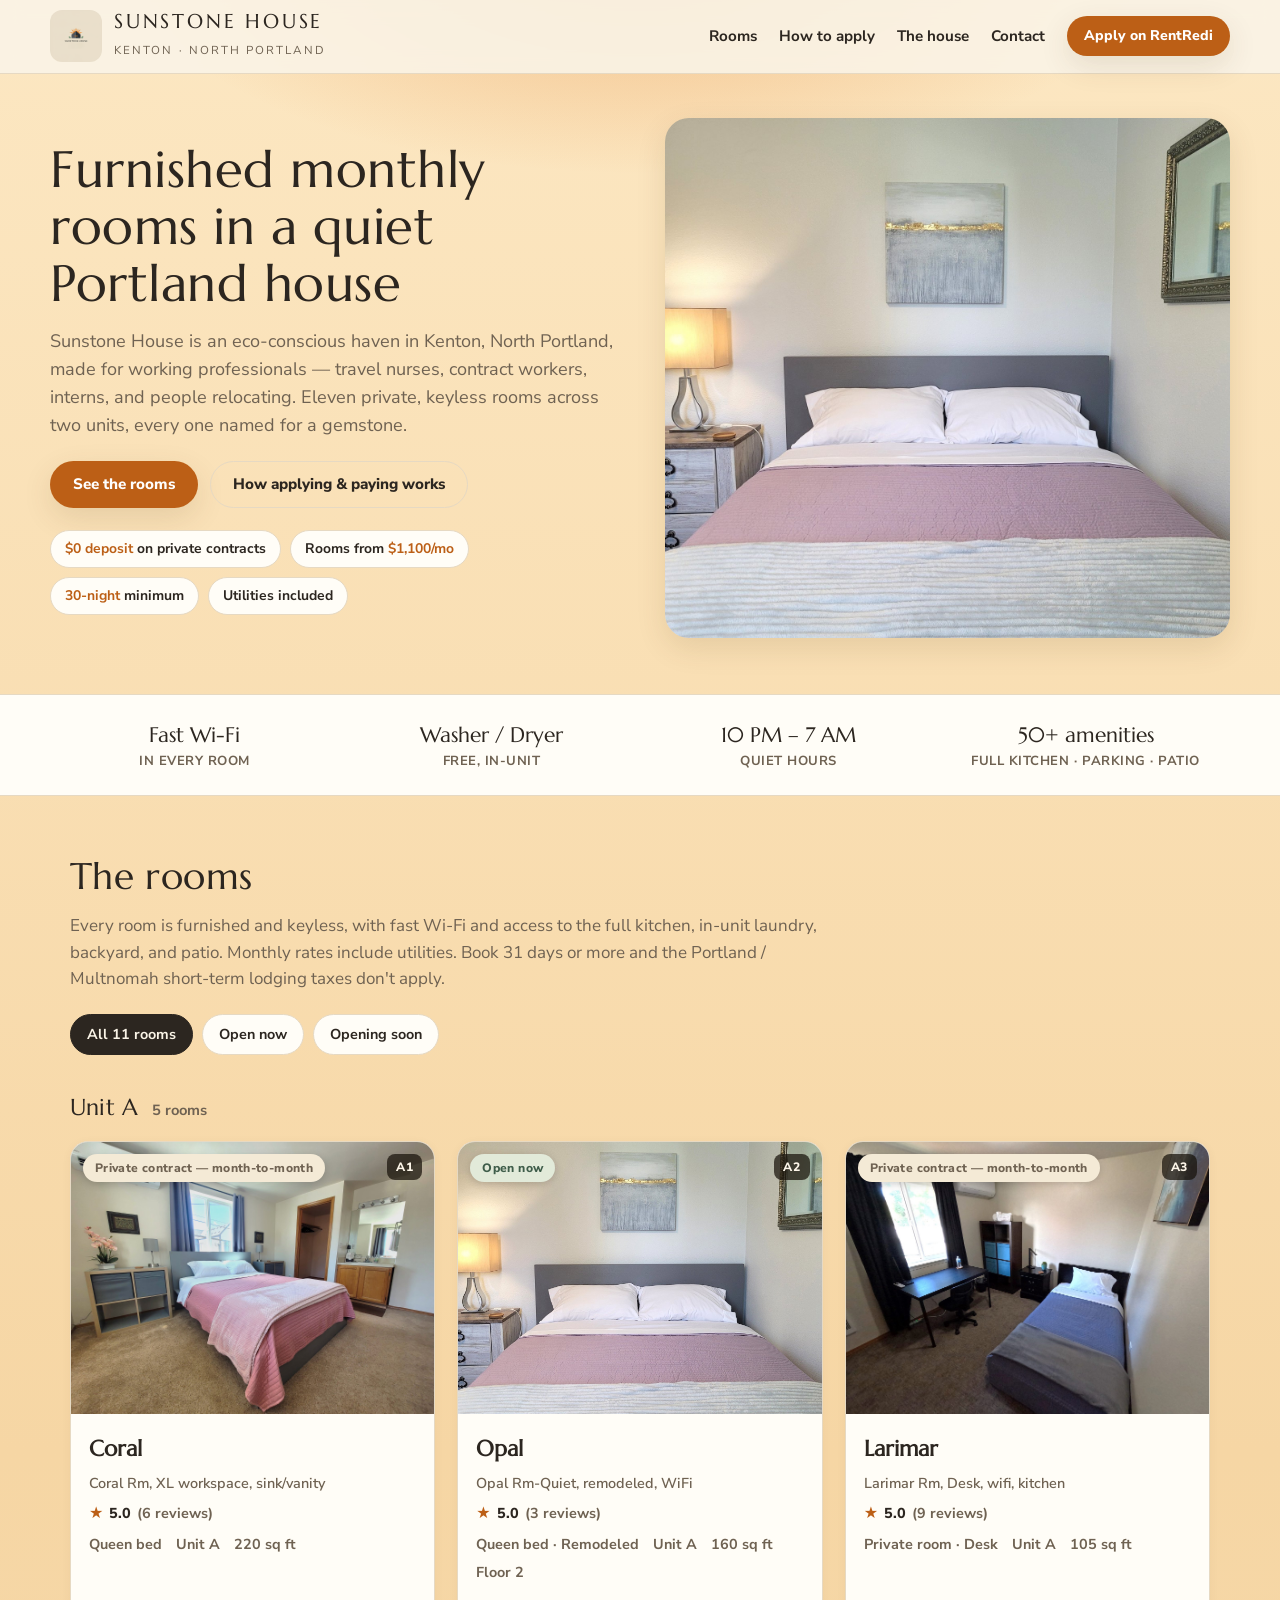
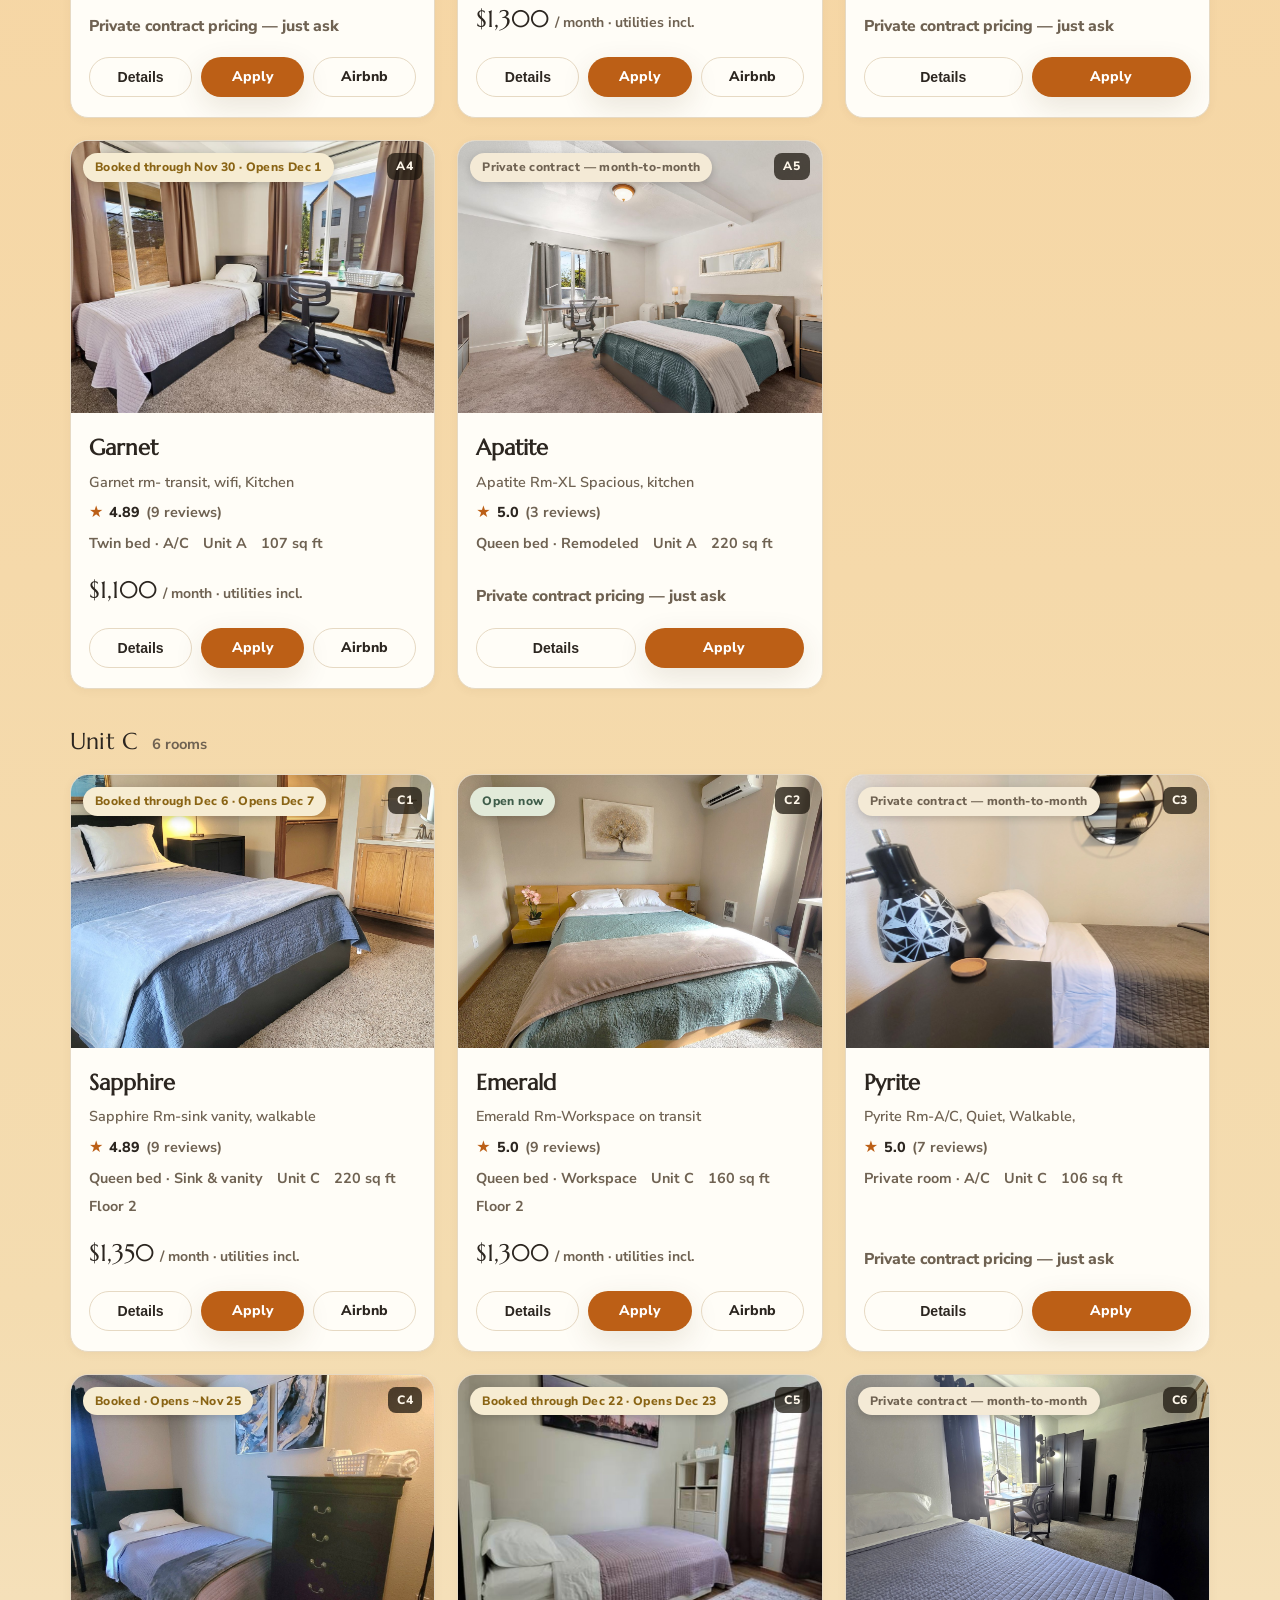
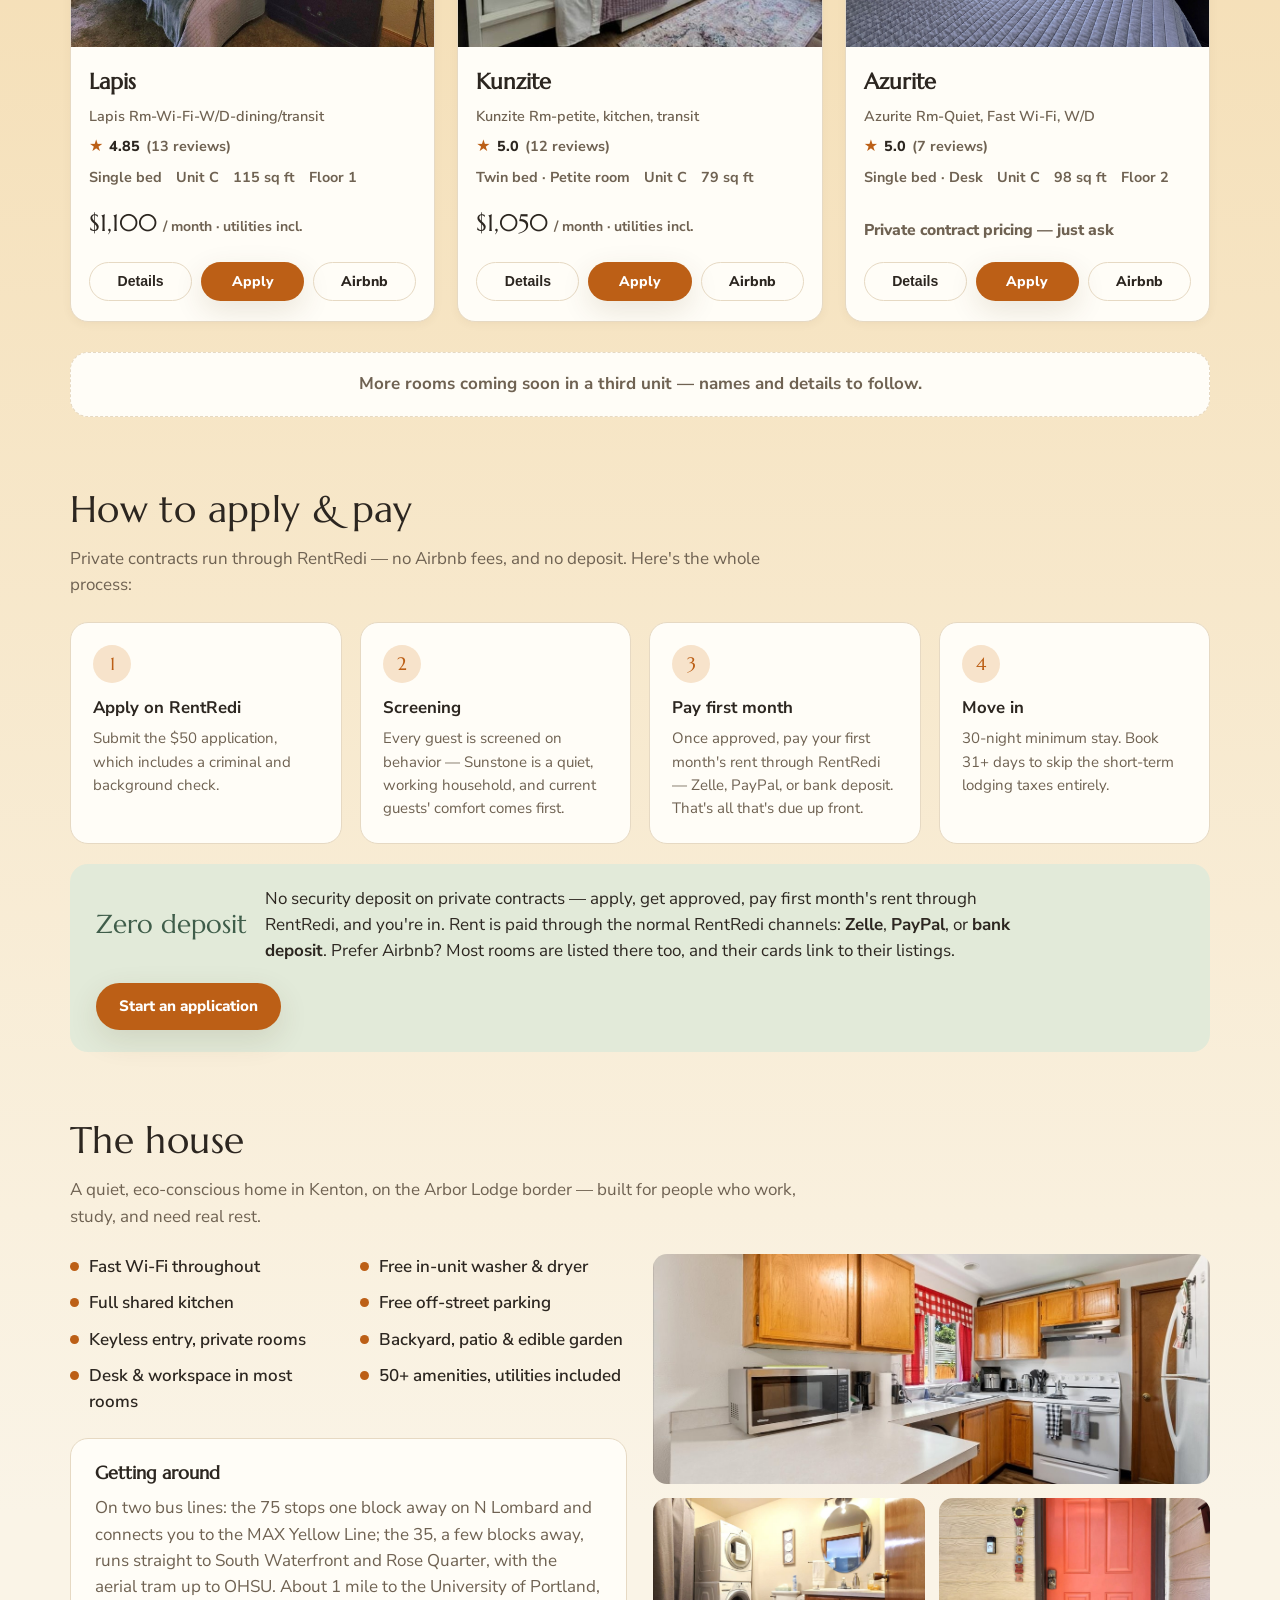
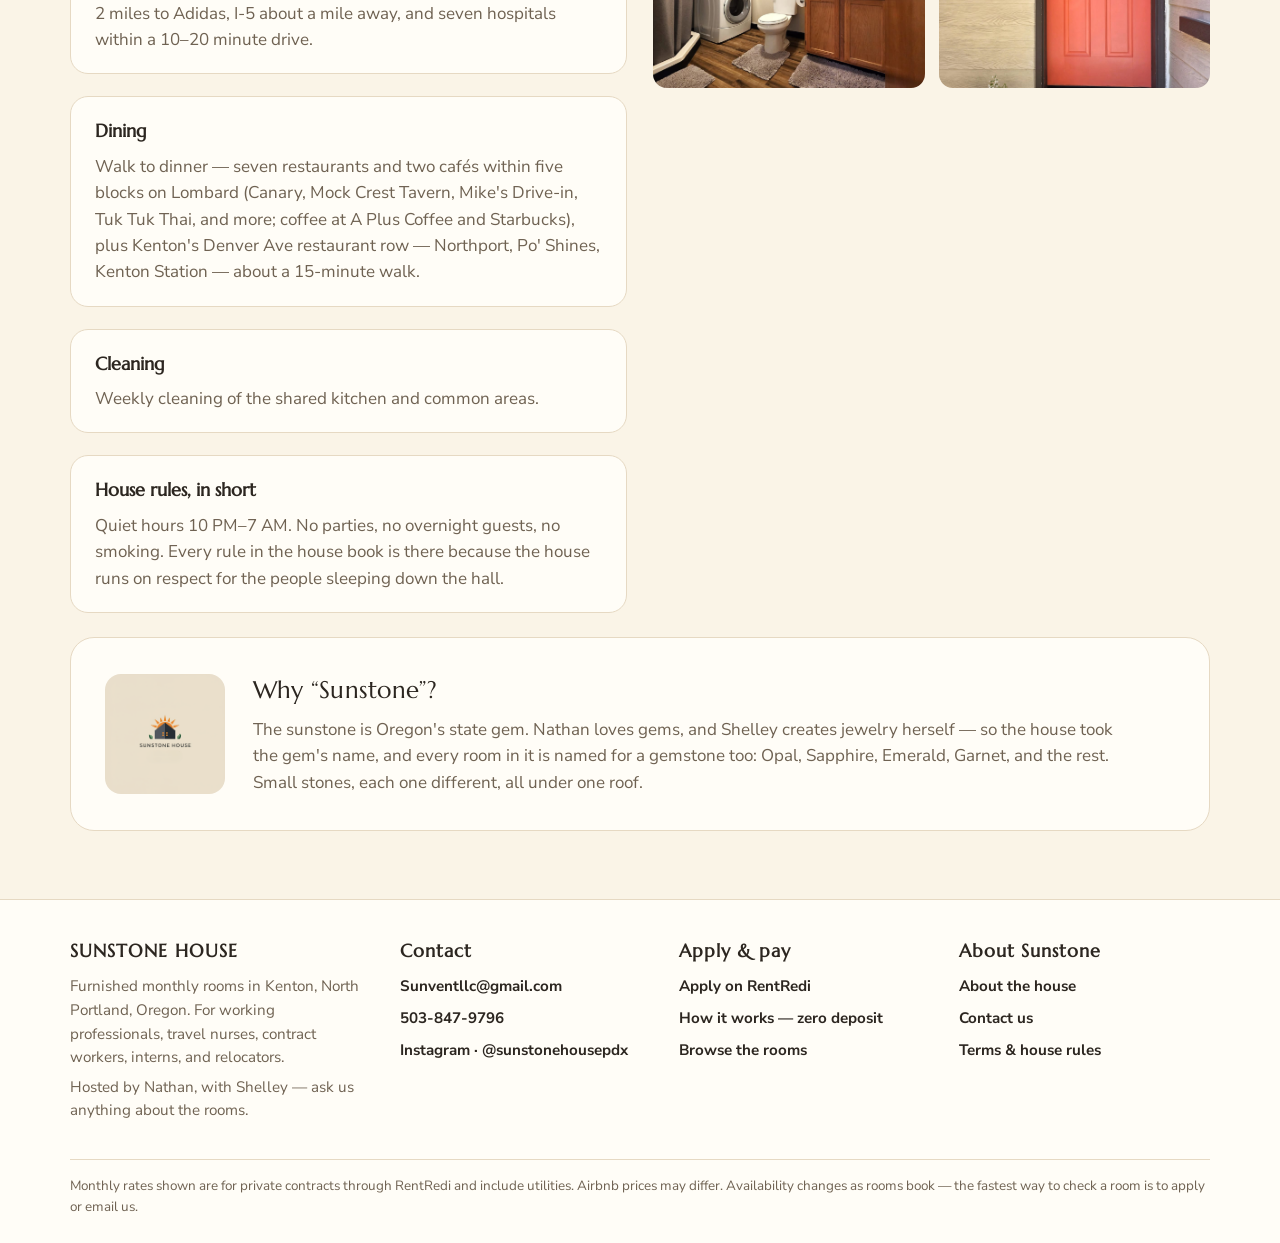
==== commit da5da0b4: "Apatite room format to match Opal" ====
--- a/index.html
+++ b/index.html
@@ -495,9 +495,9 @@
     airbnb:"https://www.airbnb.com/rooms/886952564101590976" },
   { code:"A5", name:"Apatite", unit:"A",
     title:"Sunstone House-Apatite Rm-XL Spacious, kitchen",
-    bed:"~220 sq ft · Remodeled", price:null, status:"private", statusLabel:"Private contract — month-to-month",
+    bed:"Queen bed · Remodeled", price:null, status:"private", statusLabel:"Private contract — month-to-month",
     img:"assets/apatite.jpg", img2:null, housePhoto:false,
-    rentredi: RENTREDI,
+    rentredi: RENTREDI, sqft:220,
     rating:{ stars:"5.0", count:3 },
     desc:"At roughly 220 square feet, Apatite is one of the biggest rooms in the house — remodeled and spacious, with the kitchen close by. It's held on a private contract and isn't bookable on Airbnb; ask us about availability.",
     airbnb:null },
@@ -686,7 +686,7 @@
     { code: "A2", name: "Opal", unit: "A", bed: "Queen bed, remodeled", price: 1300, sqft: 160, floor: 2, desk: true, status: "open", statusLabel: "Open now", apply: "https://app.rentredi.com/listingDetails/nP26V74aCEU7MQTvePxpmJXlaKL2/-LOnUk-N7JEKTA-7EGj0/A2" },
     { code: "A3", name: "Larimar", unit: "A", bed: "Private room, desk", price: null, sqft: 105, floor: null, desk: true, status: "private", statusLabel: "Private contract \u2014 month-to-month", apply: RENTREDI_MAIN },
     { code: "A4", name: "Garnet", unit: "A", bed: "Twin bed, A/C", price: 1100, sqft: 107, floor: null, desk: true, status: "booked", statusLabel: "Booked through Nov 30 \u00b7 Opens Dec 1", apply: RENTREDI_MAIN },
-    { code: "A5", name: "Apatite", unit: "A", bed: "Private room, about 220 sq ft, remodeled", price: null, sqft: 220, floor: null, desk: true, status: "private", statusLabel: "Private contract \u2014 month-to-month", apply: RENTREDI_MAIN },
+    { code: "A5", name: "Apatite", unit: "A", bed: "Queen bed, remodeled", price: null, sqft: 220, floor: null, desk: true, status: "private", statusLabel: "Private contract \u2014 month-to-month", apply: RENTREDI_MAIN },
     { code: "C1", name: "Sapphire", unit: "C", bed: "Queen bed, sink and vanity, walk-in closet", price: 1350, sqft: 220, floor: 2, desk: true, status: "booked", statusLabel: "Booked through Dec 6 \u00b7 Opens Dec 7", apply: "https://app.rentredi.com/listingDetails/nP26V74aCEU7MQTvePxpmJXlaKL2/-LOnUk-N7JEKTA-7EGj0/C1" },
     { code: "C2", name: "Emerald", unit: "C", bed: "Queen bed, workspace", price: 1300, sqft: 160, floor: 2, desk: true, status: "open", statusLabel: "Open now", apply: "https://app.rentredi.com/listingDetails/nP26V74aCEU7MQTvePxpmJXlaKL2/-LOnUk-N7JEKTA-7EGj0/C2" },
     { code: "C3", name: "Pyrite", unit: "C", bed: "Private room, A/C", price: null, sqft: 106, floor: null, desk: true, status: "private", statusLabel: "Private contract \u2014 month-to-month", apply: RENTREDI_MAIN },
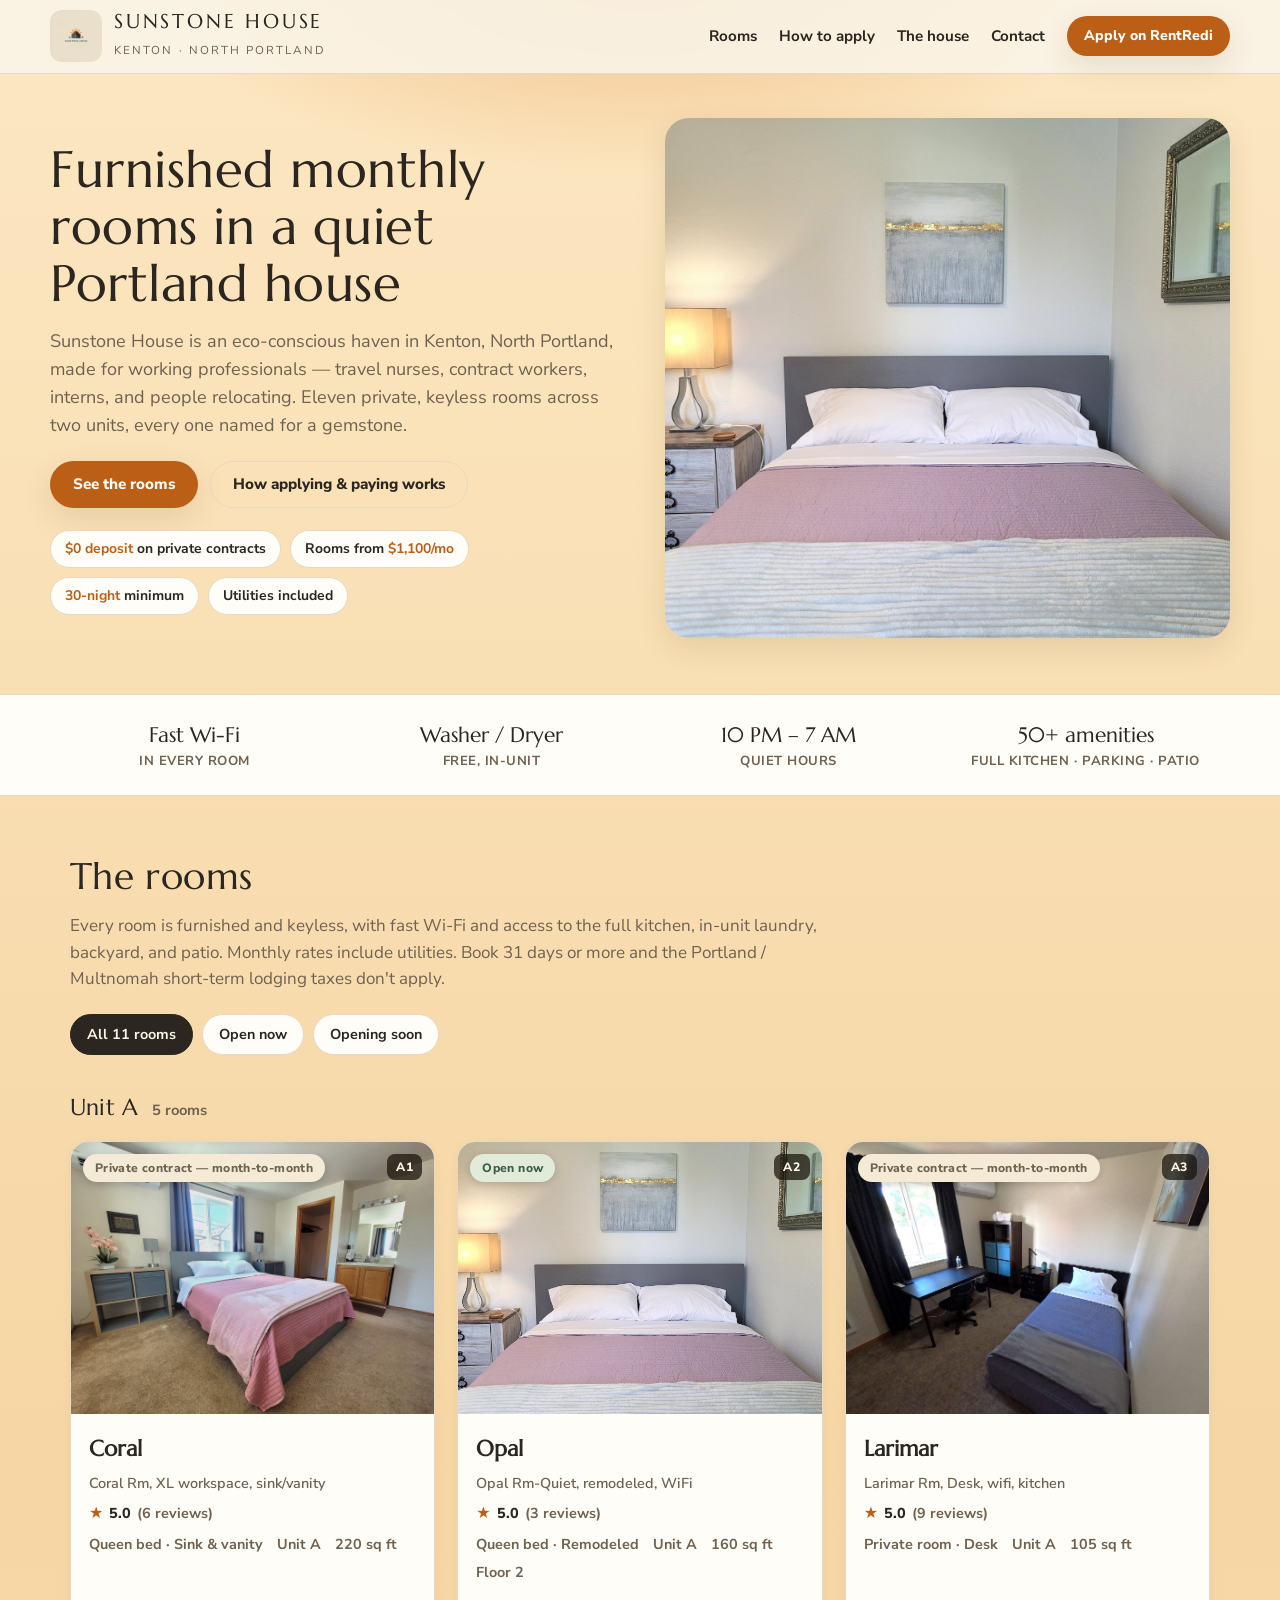
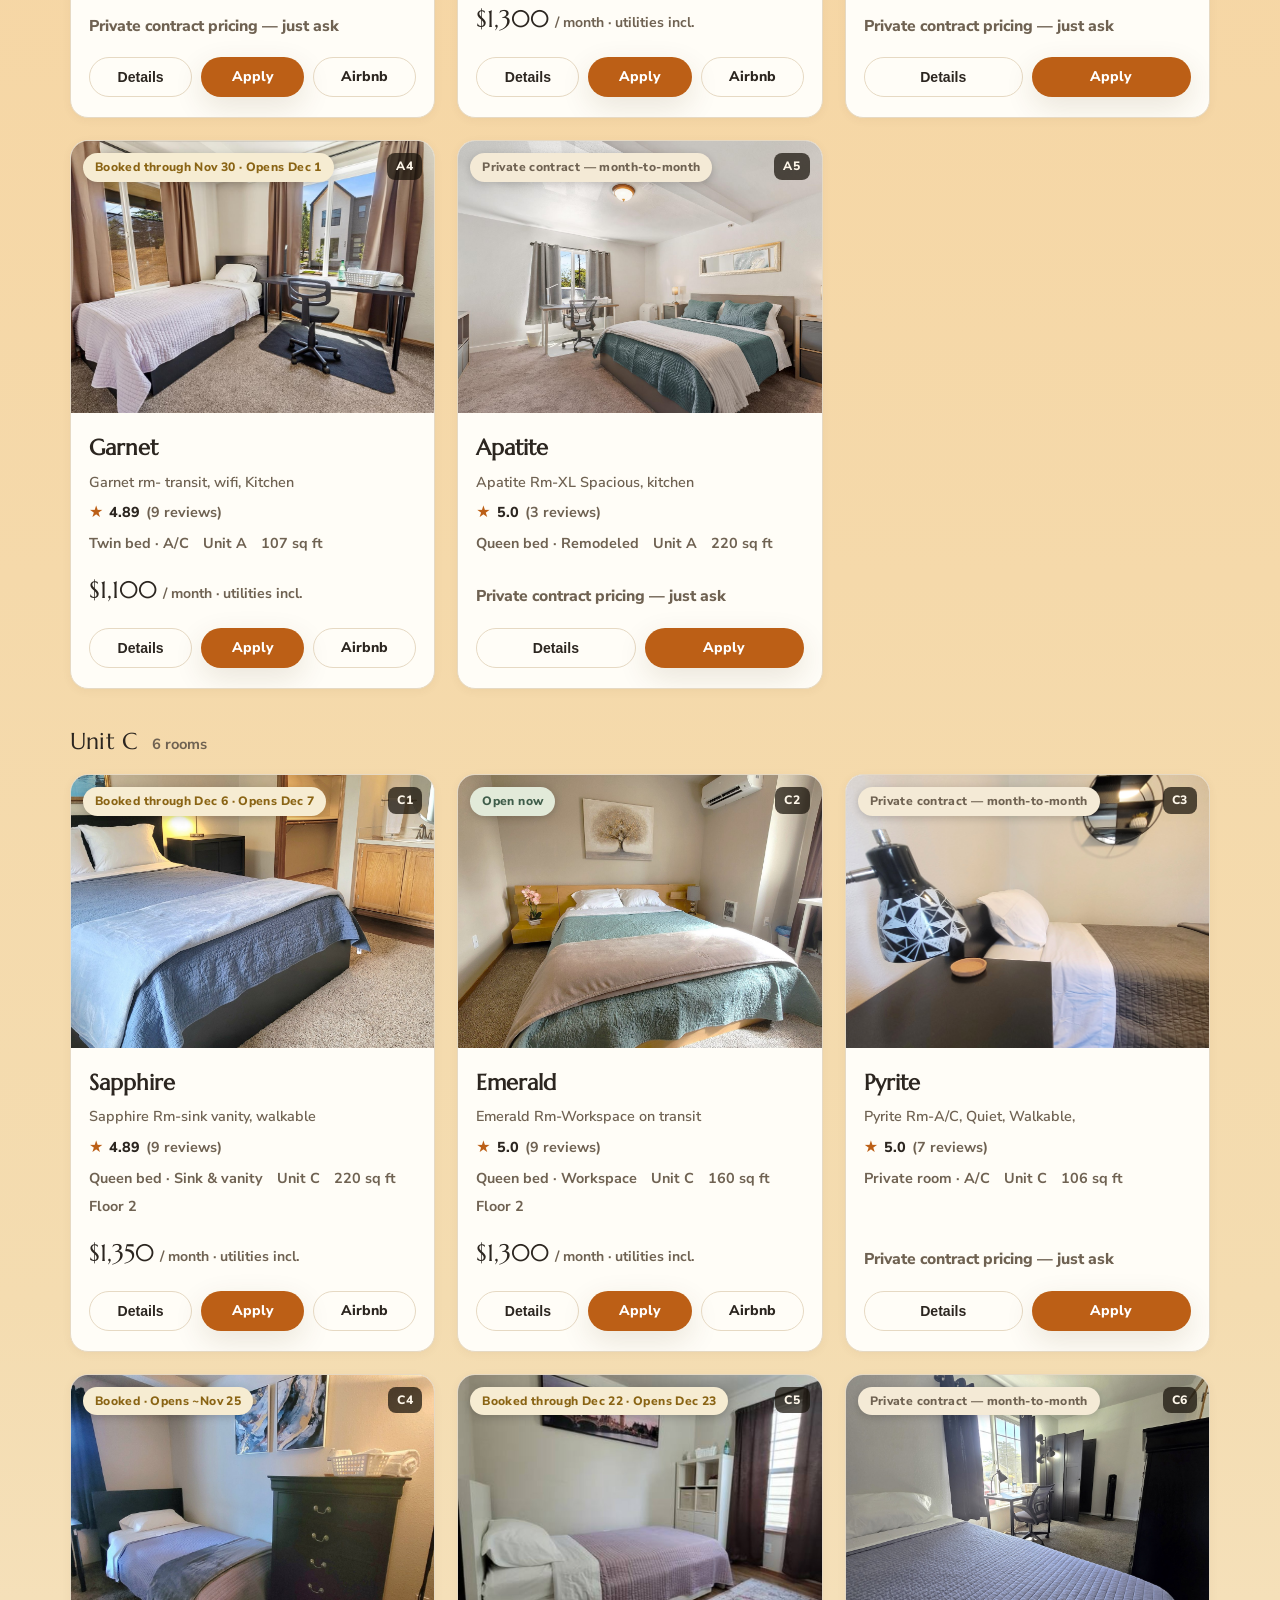
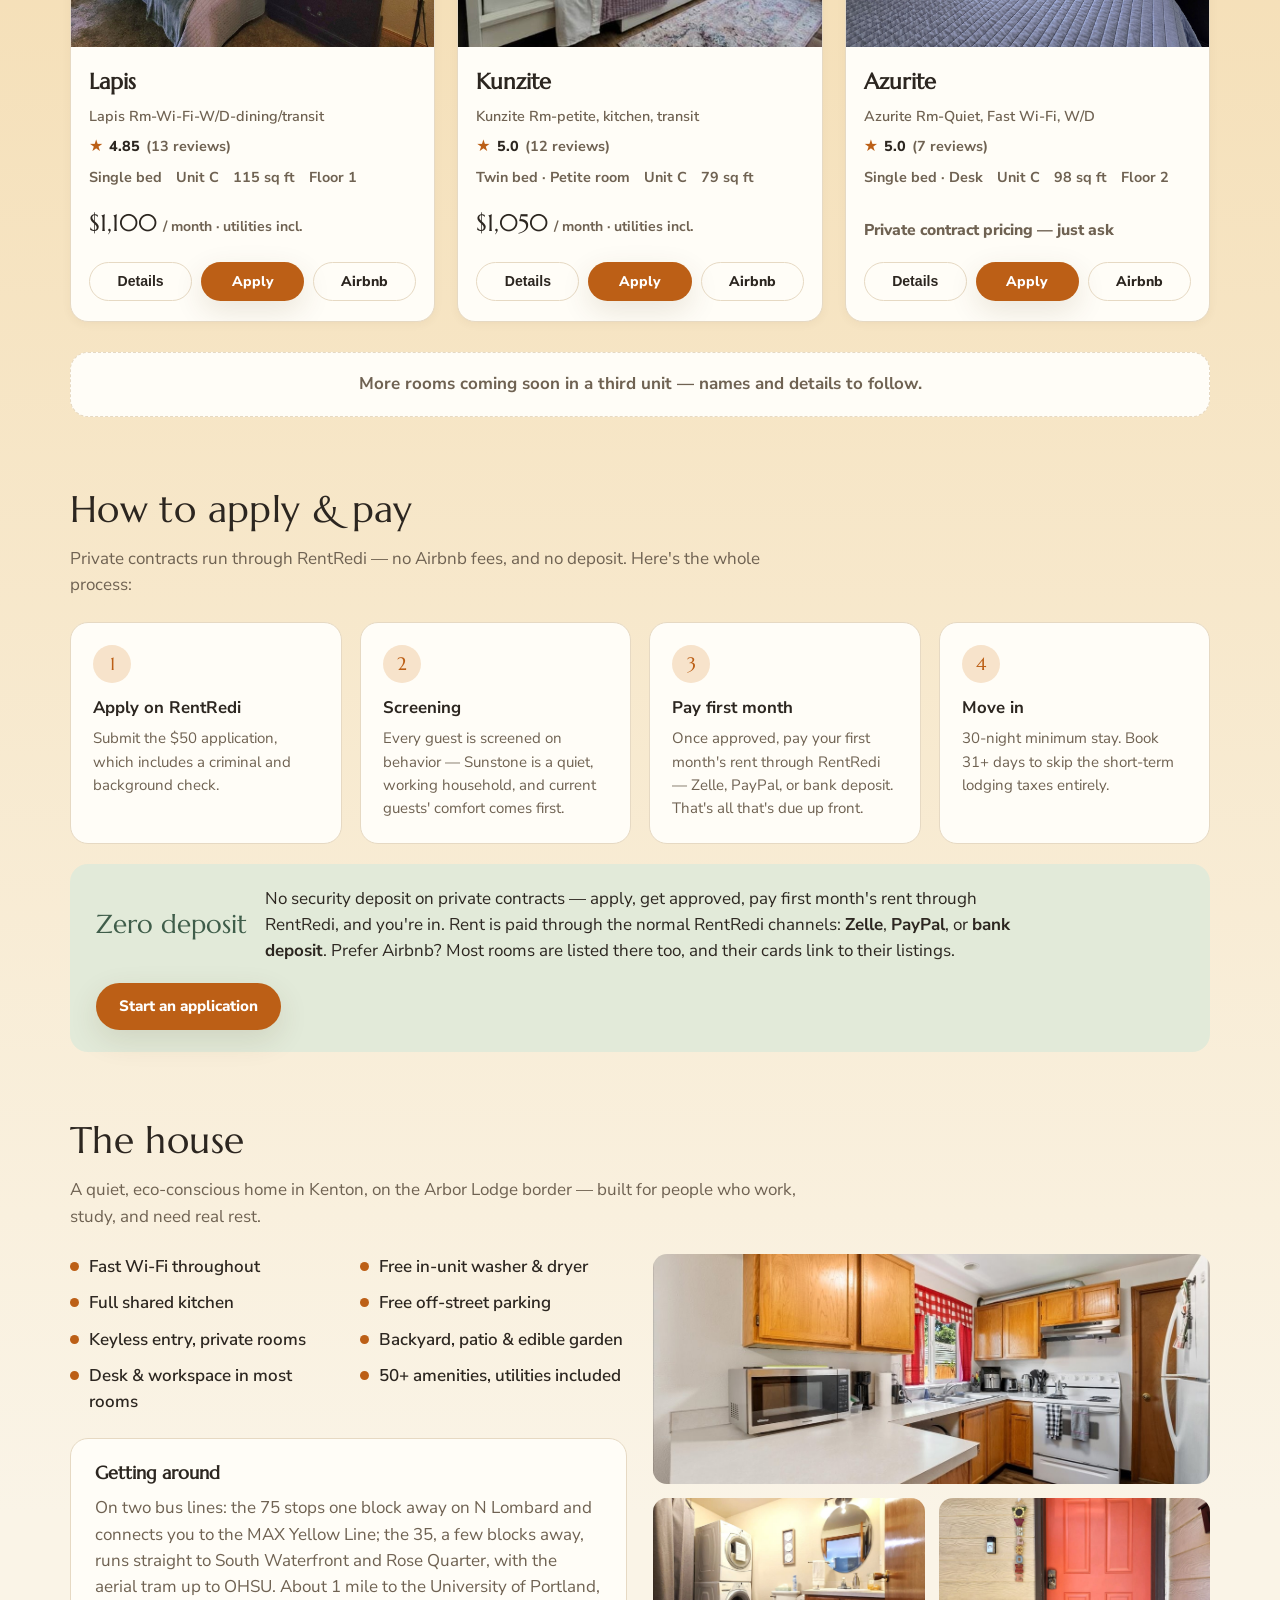
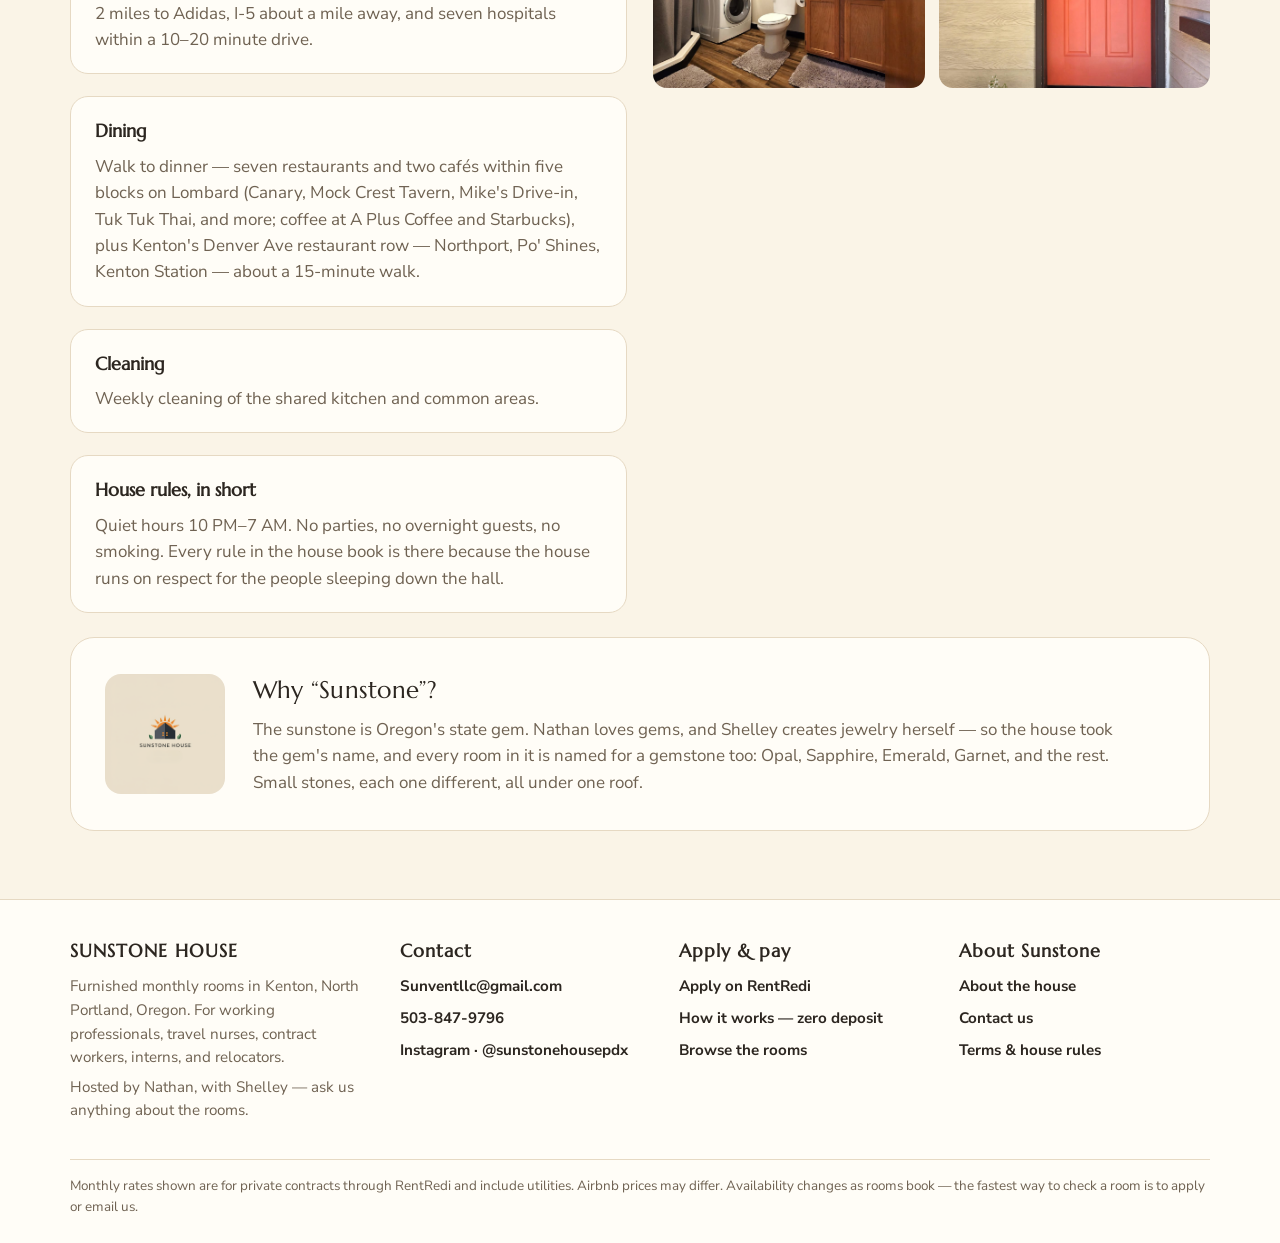
==== commit 032c0f1d: "Coral bed: sink and vanity like Sapphire" ====
--- a/index.html
+++ b/index.html
@@ -463,7 +463,7 @@
 var ROOMS = [
   { code:"A1", name:"Coral", unit:"A",
     title:"Sunstone House-Coral Rm, XL workspace, sink/vanity",
-    bed:"Queen bed", price:null, status:"private", statusLabel:"Private contract — month-to-month",
+    bed:"Queen bed · Sink & vanity", price:null, status:"private", statusLabel:"Private contract — month-to-month",
     img:"assets/coral.jpg", img2:null, housePhoto:false,
     rentredi: RENTREDI, sqft:220,
     rating:{ stars:"5.0", count:6 },
@@ -682,7 +682,7 @@
   var RENTREDI_MAIN = "https://app.rentredi.com/listingDetails/nP26V74aCEU7MQTvePxpmJXlaKL2";
   var AS_OF = "2026-11-17";
   var AGENT_ROOMS = [
-    { code: "A1", name: "Coral", unit: "A", bed: "Queen bed", price: 1350, sqft: 220, floor: null, desk: true, status: "private", statusLabel: "Private contract until mid-January 2027", apply: RENTREDI_MAIN },
+    { code: "A1", name: "Coral", unit: "A", bed: "Queen bed, sink and vanity", price: 1350, sqft: 220, floor: null, desk: true, status: "private", statusLabel: "Private contract until mid-January 2027", apply: RENTREDI_MAIN },
     { code: "A2", name: "Opal", unit: "A", bed: "Queen bed, remodeled", price: 1300, sqft: 160, floor: 2, desk: true, status: "open", statusLabel: "Open now", apply: "https://app.rentredi.com/listingDetails/nP26V74aCEU7MQTvePxpmJXlaKL2/-LOnUk-N7JEKTA-7EGj0/A2" },
     { code: "A3", name: "Larimar", unit: "A", bed: "Private room, desk", price: null, sqft: 105, floor: null, desk: true, status: "private", statusLabel: "Private contract \u2014 month-to-month", apply: RENTREDI_MAIN },
     { code: "A4", name: "Garnet", unit: "A", bed: "Twin bed, A/C", price: 1100, sqft: 107, floor: null, desk: true, status: "booked", statusLabel: "Booked through Nov 30 \u00b7 Opens Dec 1", apply: RENTREDI_MAIN },
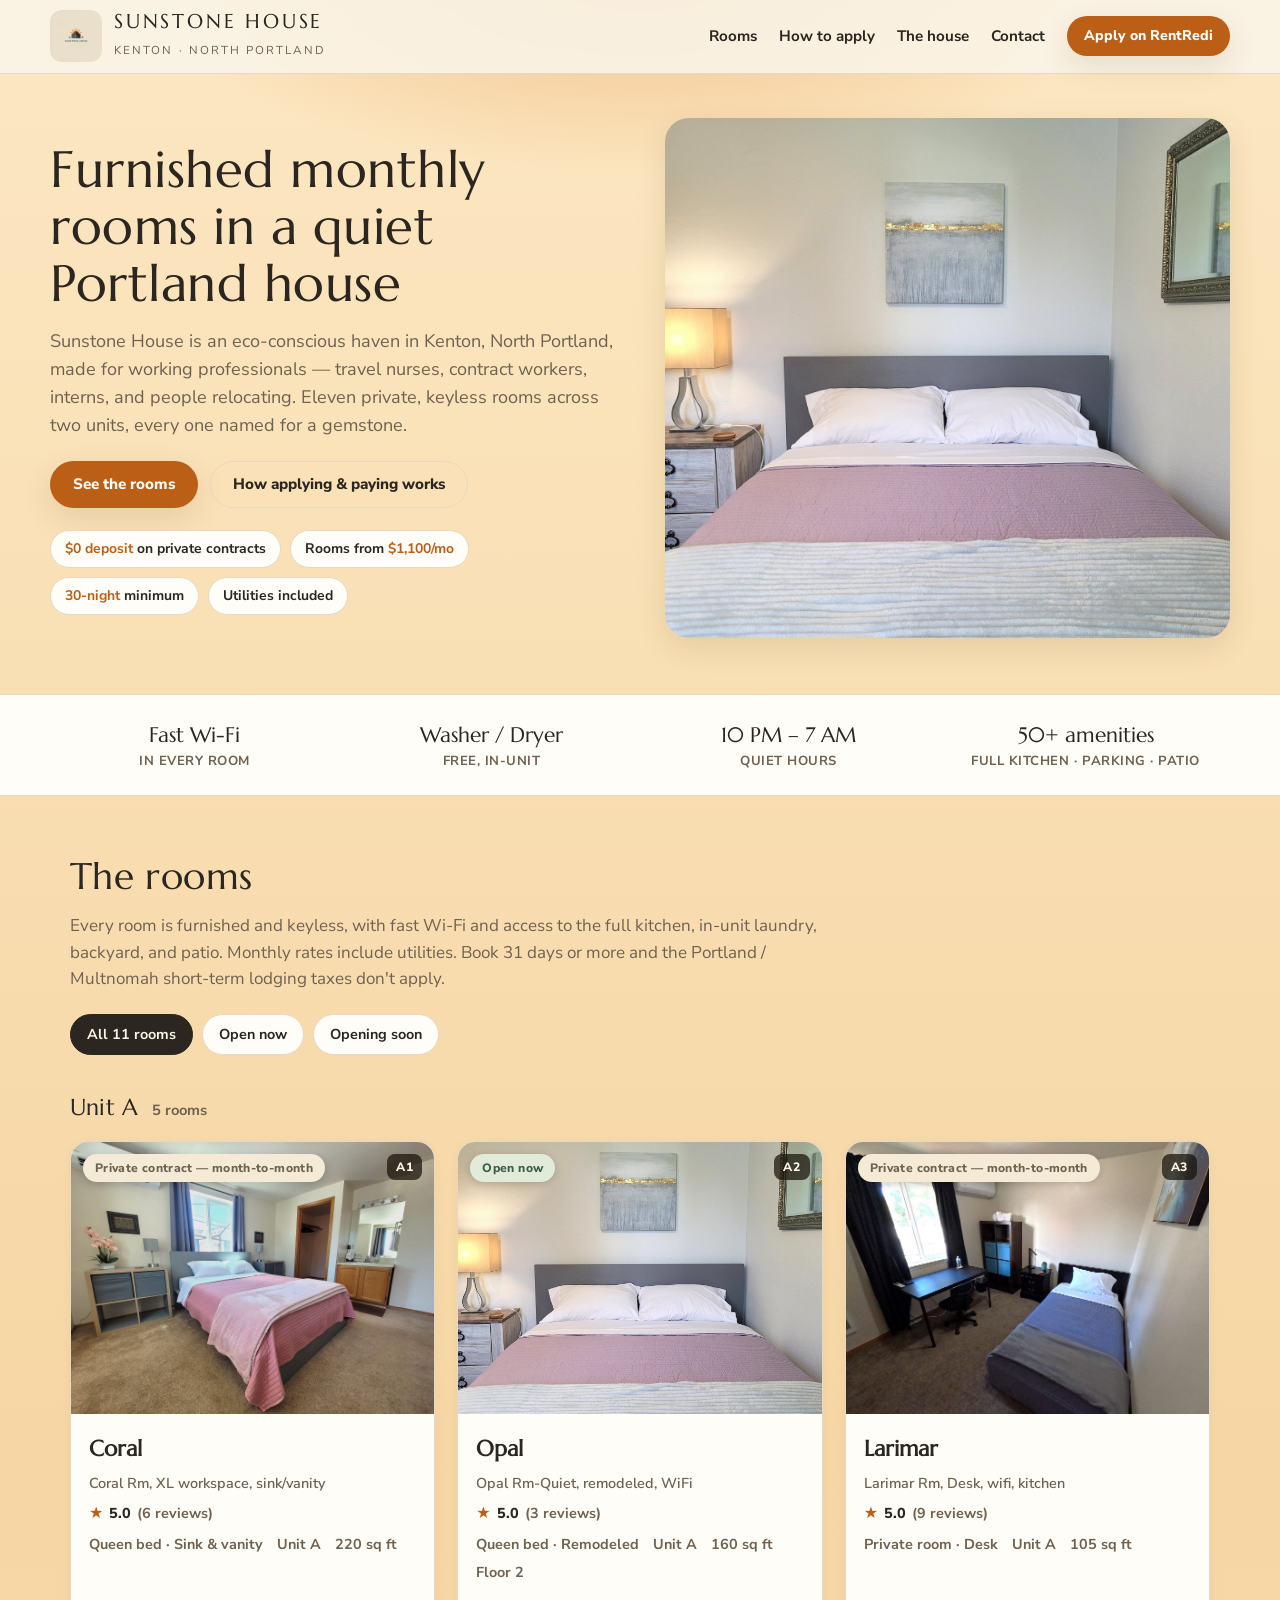
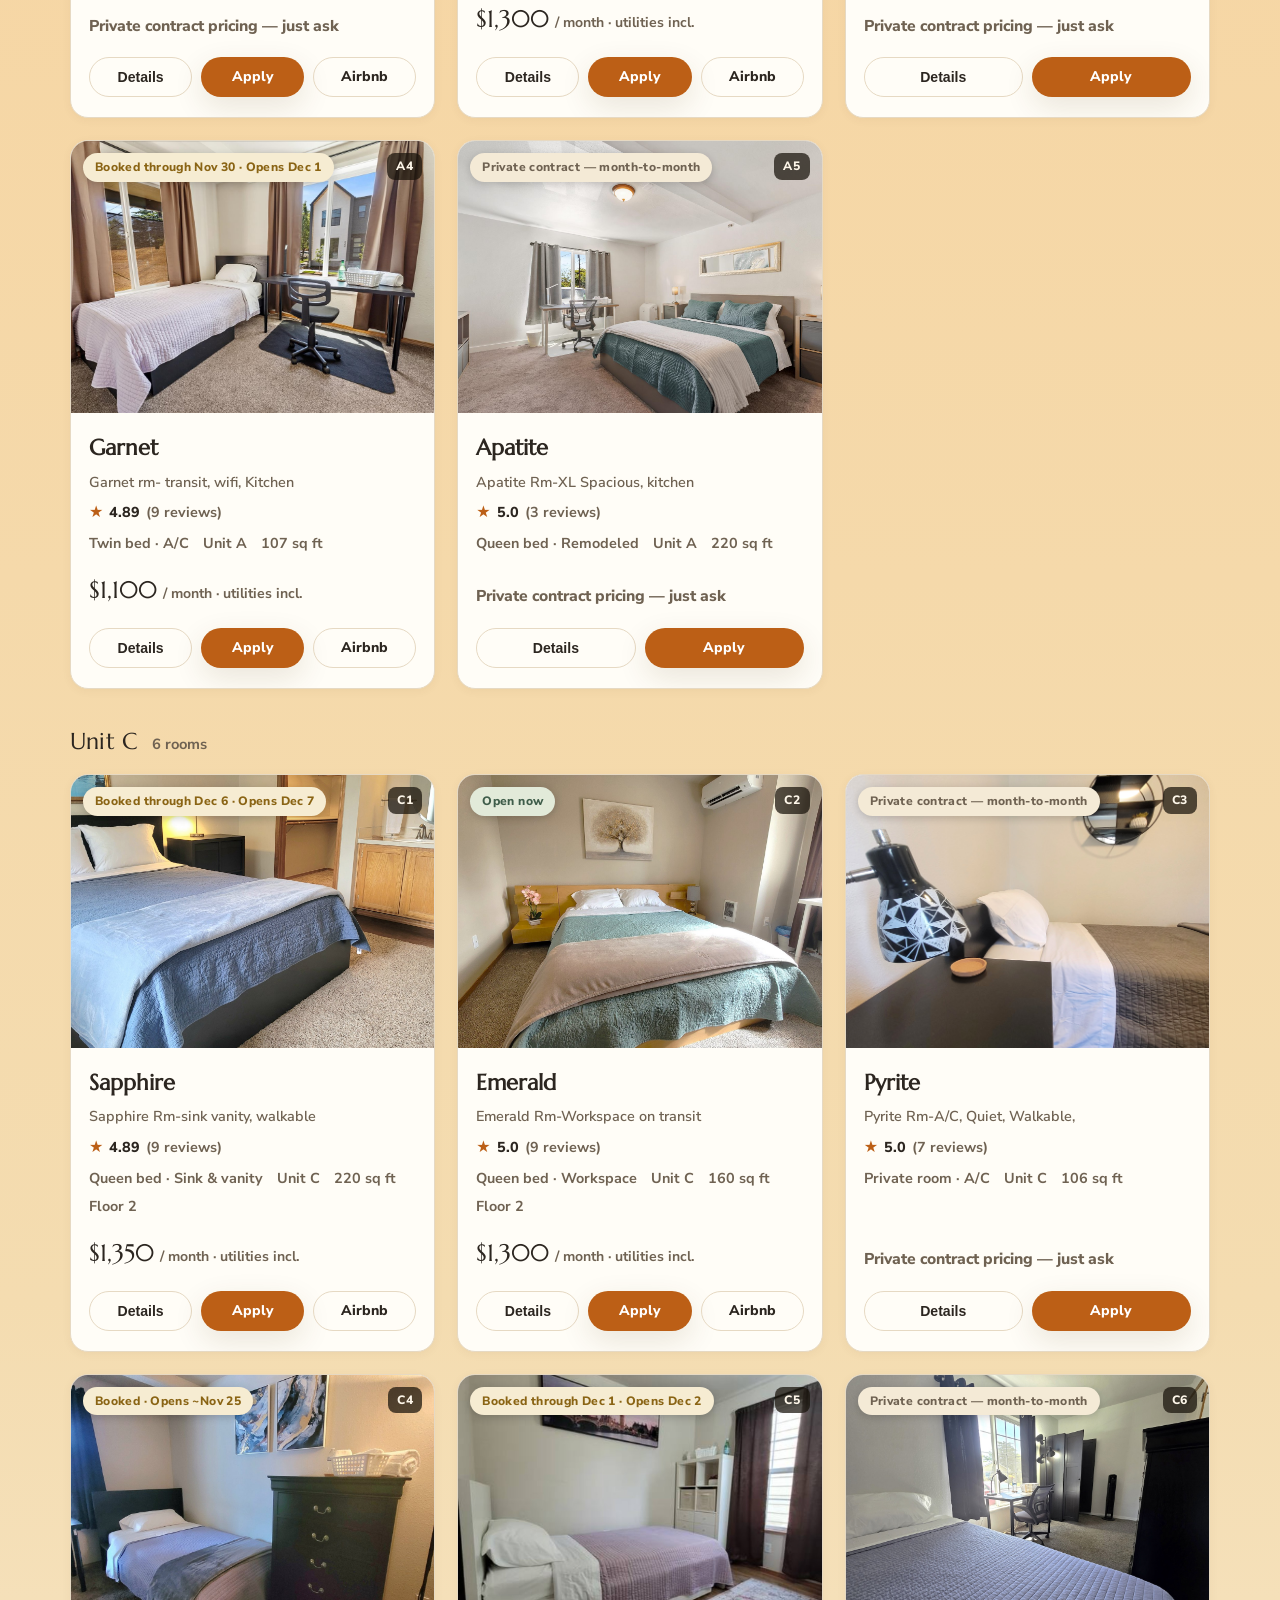
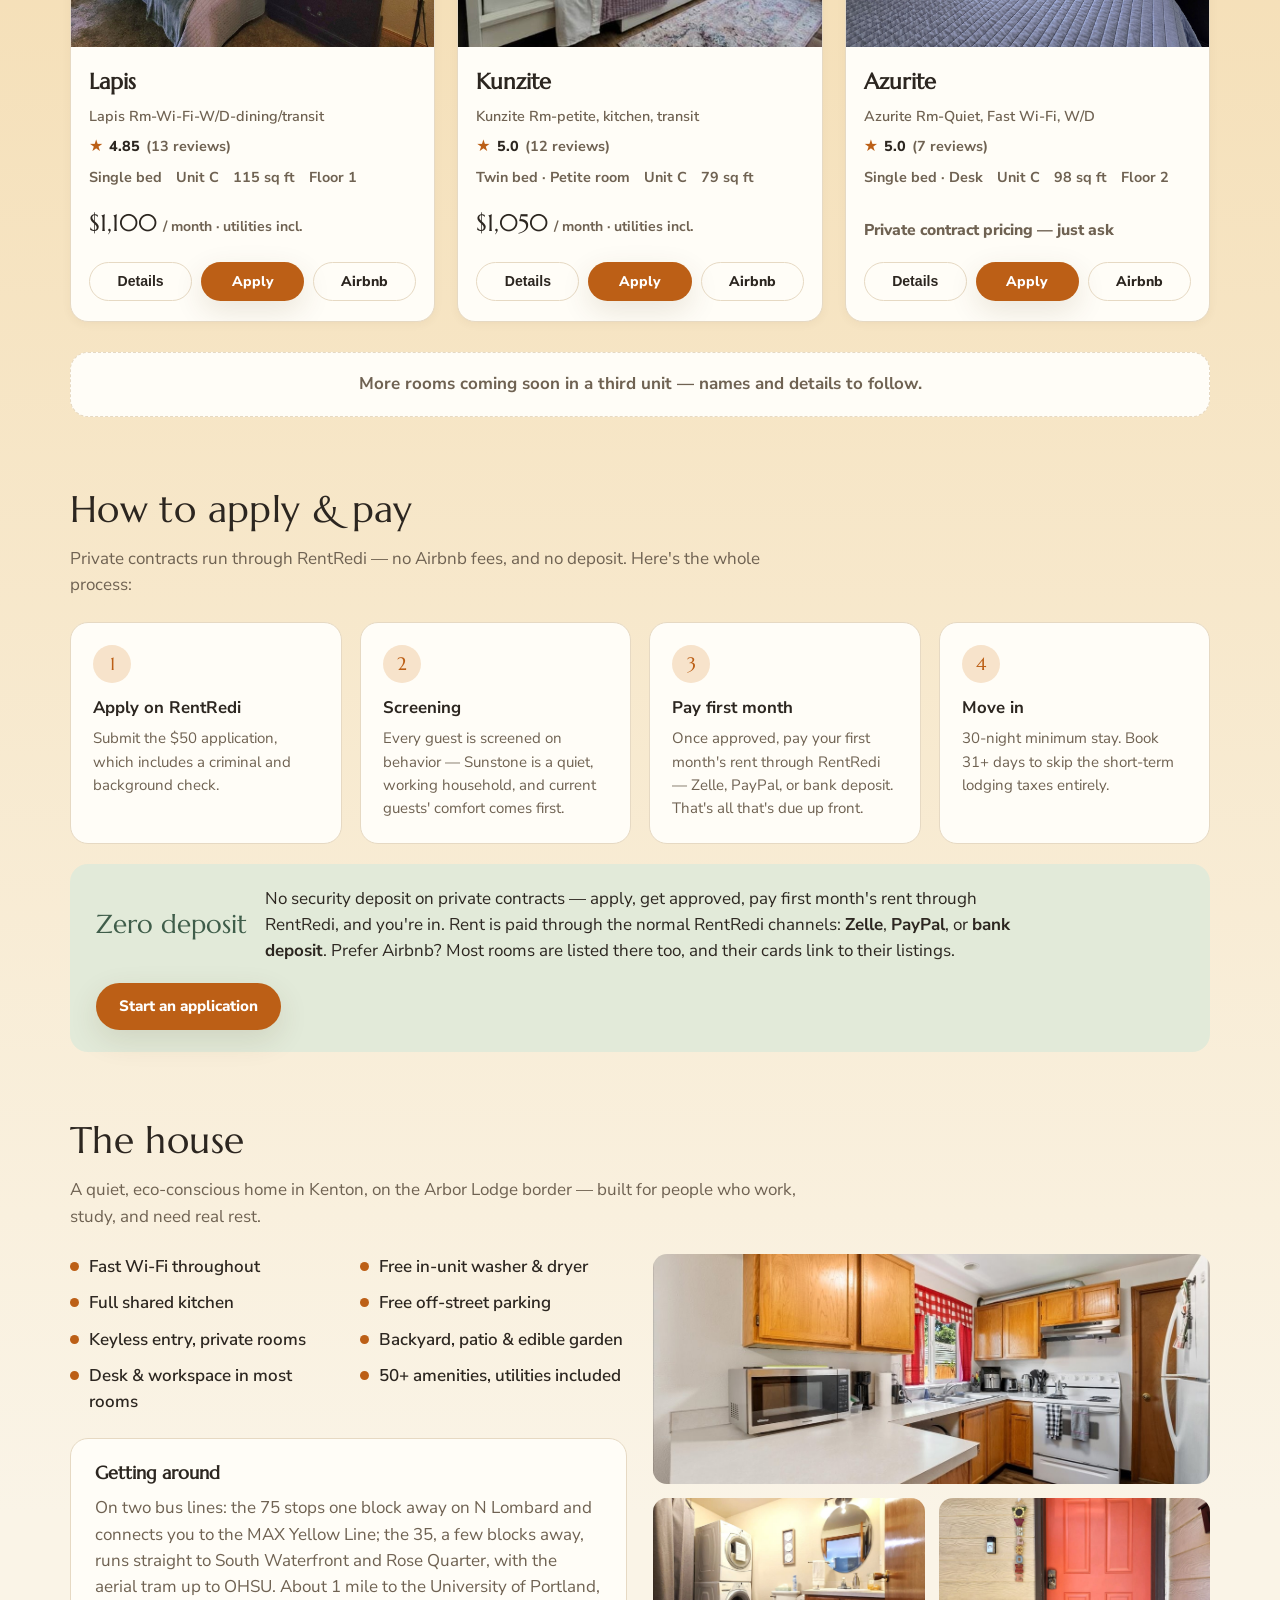
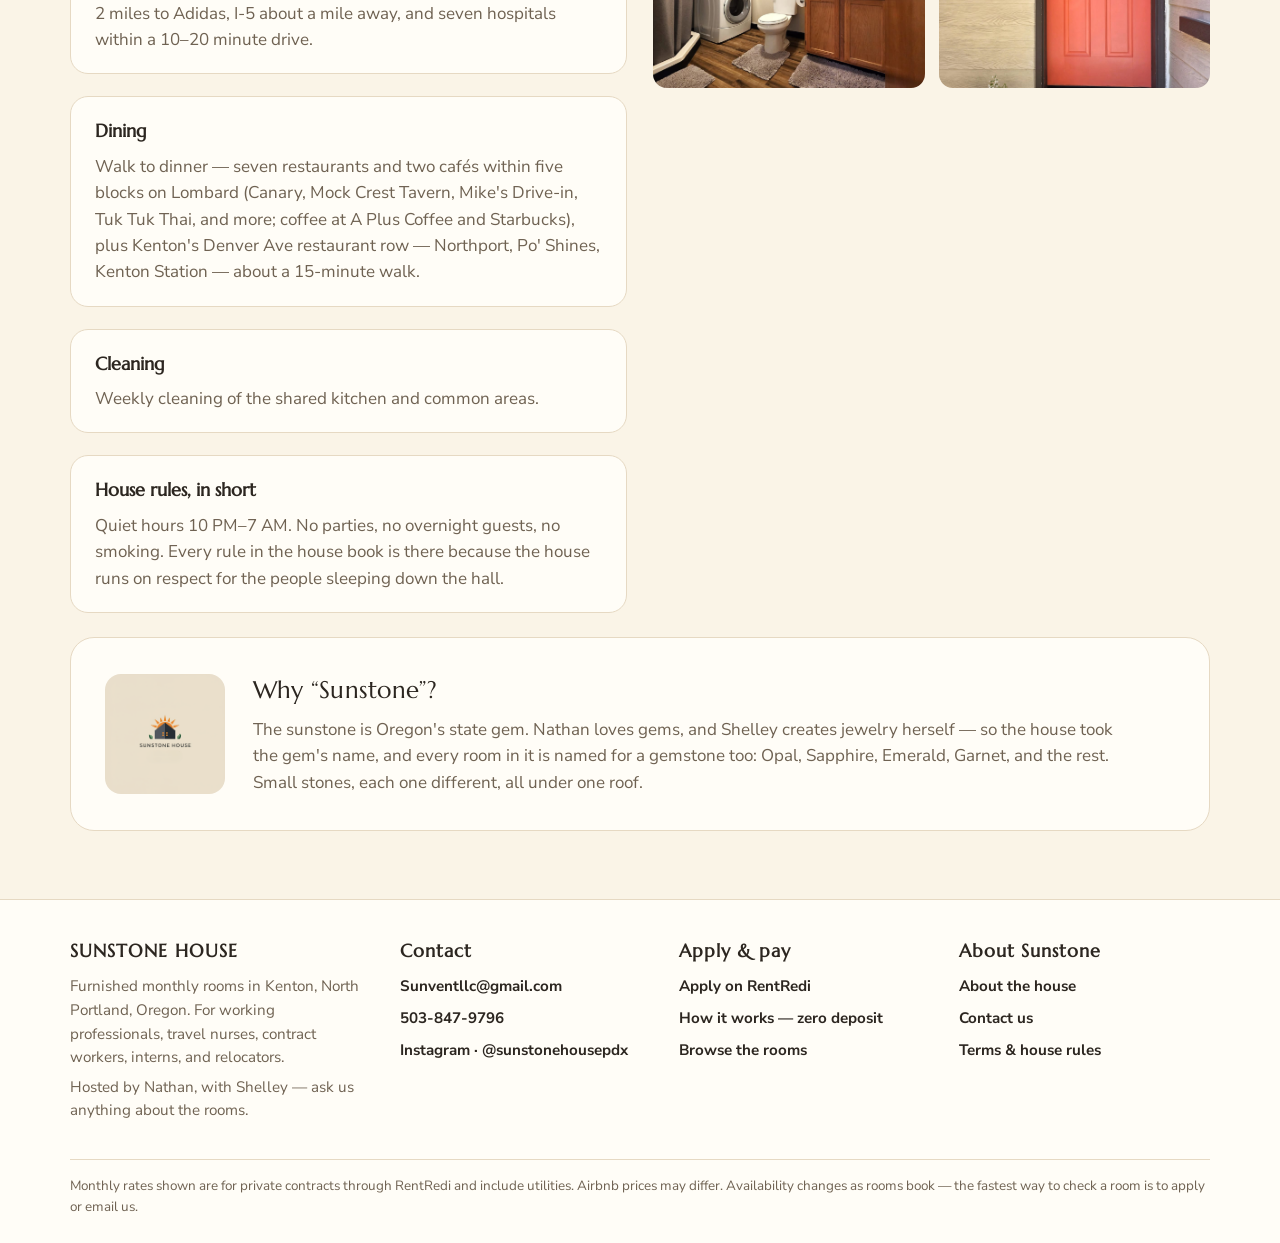
==== commit a2abb7dc: "Kunzite: booking shortened, now booked through Dec 1, opens Dec 2" ====
--- a/index.html
+++ b/index.html
@@ -535,7 +535,7 @@
     airbnb:"https://www.airbnb.com/rooms/806509557115505125" },
   { code:"C5", name:"Kunzite", unit:"C",
     title:"Sunstone House-Kunzite Rm-petite, kitchen, transit",
-    bed:"Twin bed · Petite room", price:1050, status:"soon", statusLabel:"Booked through Dec 22 · Opens Dec 23",
+    bed:"Twin bed · Petite room", price:1050, status:"soon", statusLabel:"Booked through Dec 1 · Opens Dec 2",
     img:"assets/kunzite.jpg", img2:null, housePhoto:false,
     rentredi: RENTREDI, sqft:79,
     rating:{ stars:"5.0", count:12 },
@@ -691,7 +691,7 @@
     { code: "C2", name: "Emerald", unit: "C", bed: "Queen bed, workspace", price: 1300, sqft: 160, floor: 2, desk: true, status: "open", statusLabel: "Open now", apply: "https://app.rentredi.com/listingDetails/nP26V74aCEU7MQTvePxpmJXlaKL2/-LOnUk-N7JEKTA-7EGj0/C2" },
     { code: "C3", name: "Pyrite", unit: "C", bed: "Private room, A/C", price: null, sqft: 106, floor: null, desk: true, status: "private", statusLabel: "Private contract \u2014 month-to-month", apply: RENTREDI_MAIN },
     { code: "C4", name: "Lapis", unit: "C", bed: "Single bed", price: 1100, sqft: 115, floor: 1, desk: true, status: "booked", statusLabel: "Booked \u00b7 next opening about Nov 25", apply: "https://app.rentredi.com/listingDetails/nP26V74aCEU7MQTvePxpmJXlaKL2/-LOnUk-N7JEKTA-7EGj0/C4" },
-    { code: "C5", name: "Kunzite", unit: "C", bed: "Petite twin bed, no desk", price: 1050, sqft: 79, floor: null, desk: false, status: "booked", statusLabel: "Booked through Dec 22 \u00b7 Opens Dec 23", apply: RENTREDI_MAIN },
+    { code: "C5", name: "Kunzite", unit: "C", bed: "Petite twin bed, no desk", price: 1050, sqft: 79, floor: null, desk: false, status: "booked", statusLabel: "Booked through Dec 1 \u00b7 Opens Dec 2", apply: RENTREDI_MAIN },
     { code: "C6", name: "Azurite", unit: "C", bed: "Single bed, desk", price: 1100, sqft: 98, floor: 2, desk: true, status: "private", statusLabel: "Private contract \u2014 month-to-month", apply: "https://app.rentredi.com/listingDetails/nP26V74aCEU7MQTvePxpmJXlaKL2/-LOnUk-N7JEKTA-7EGj0/C6" }
   ];
 
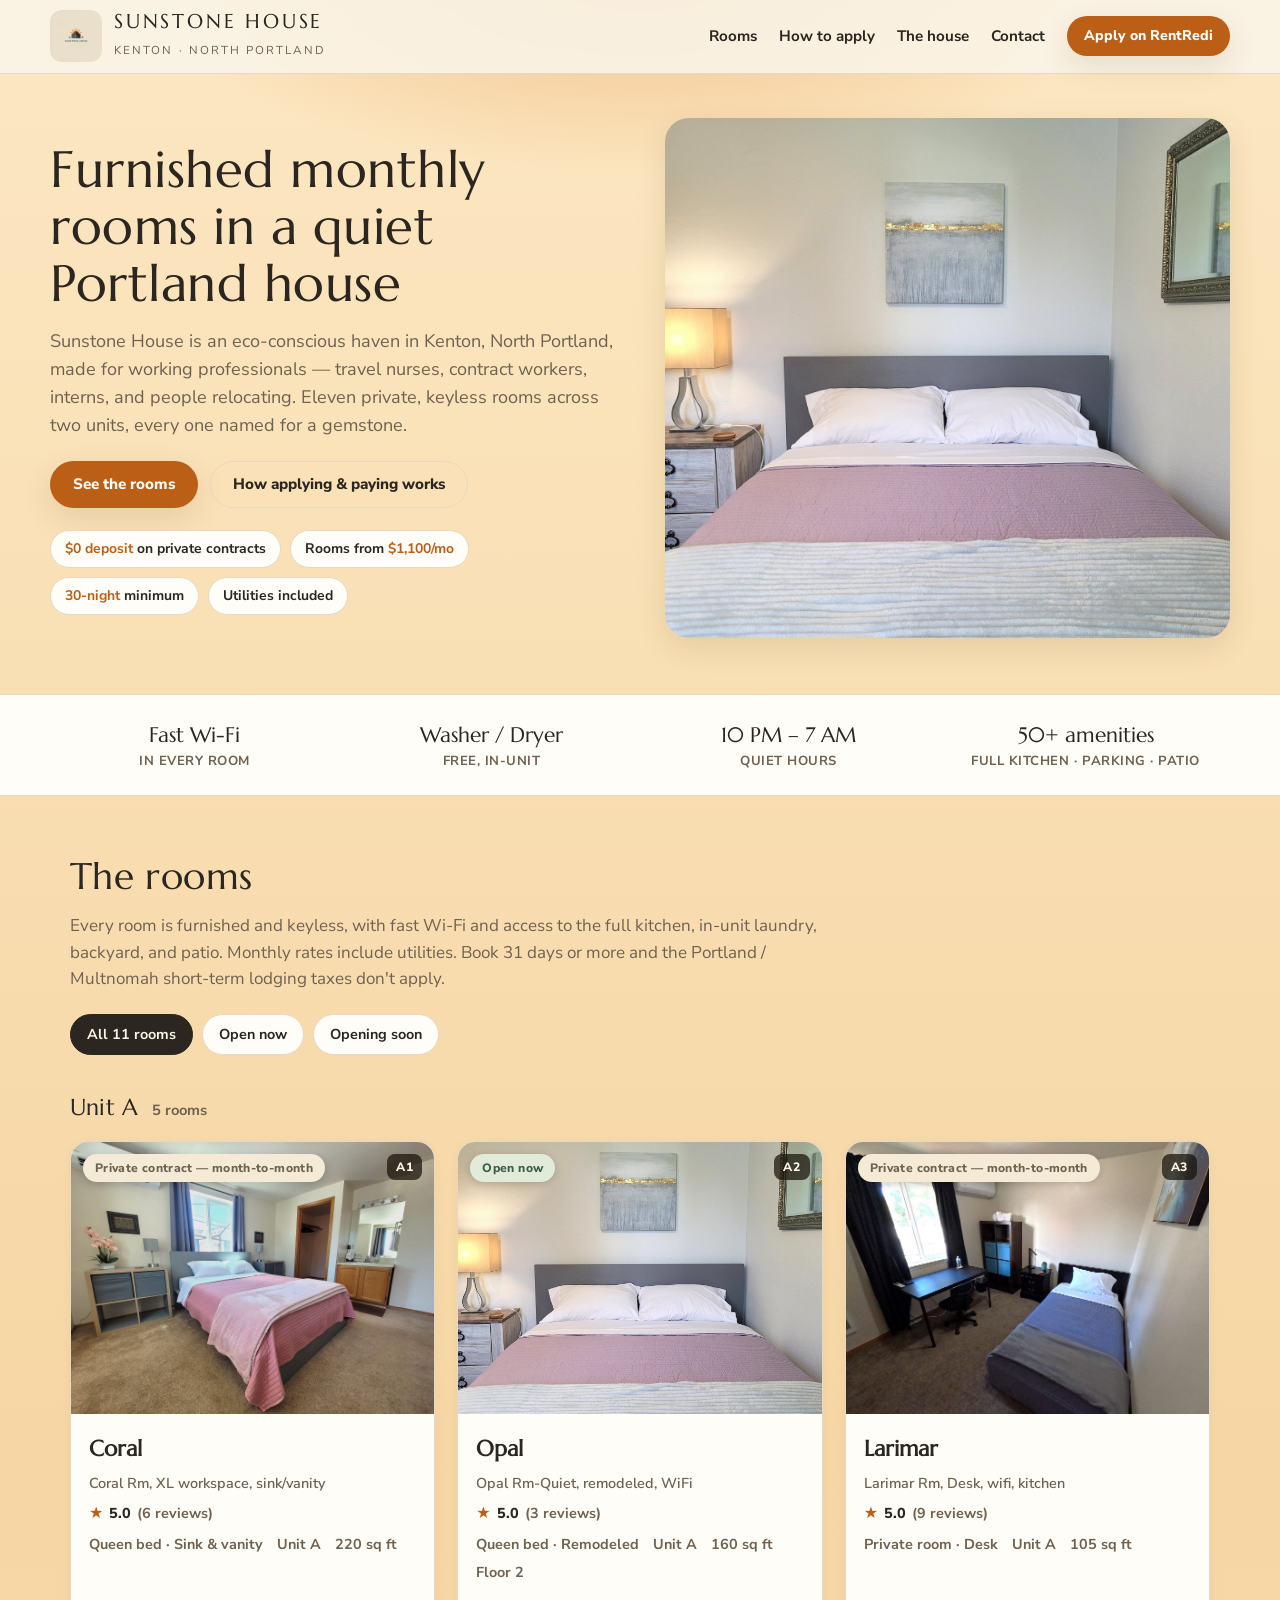
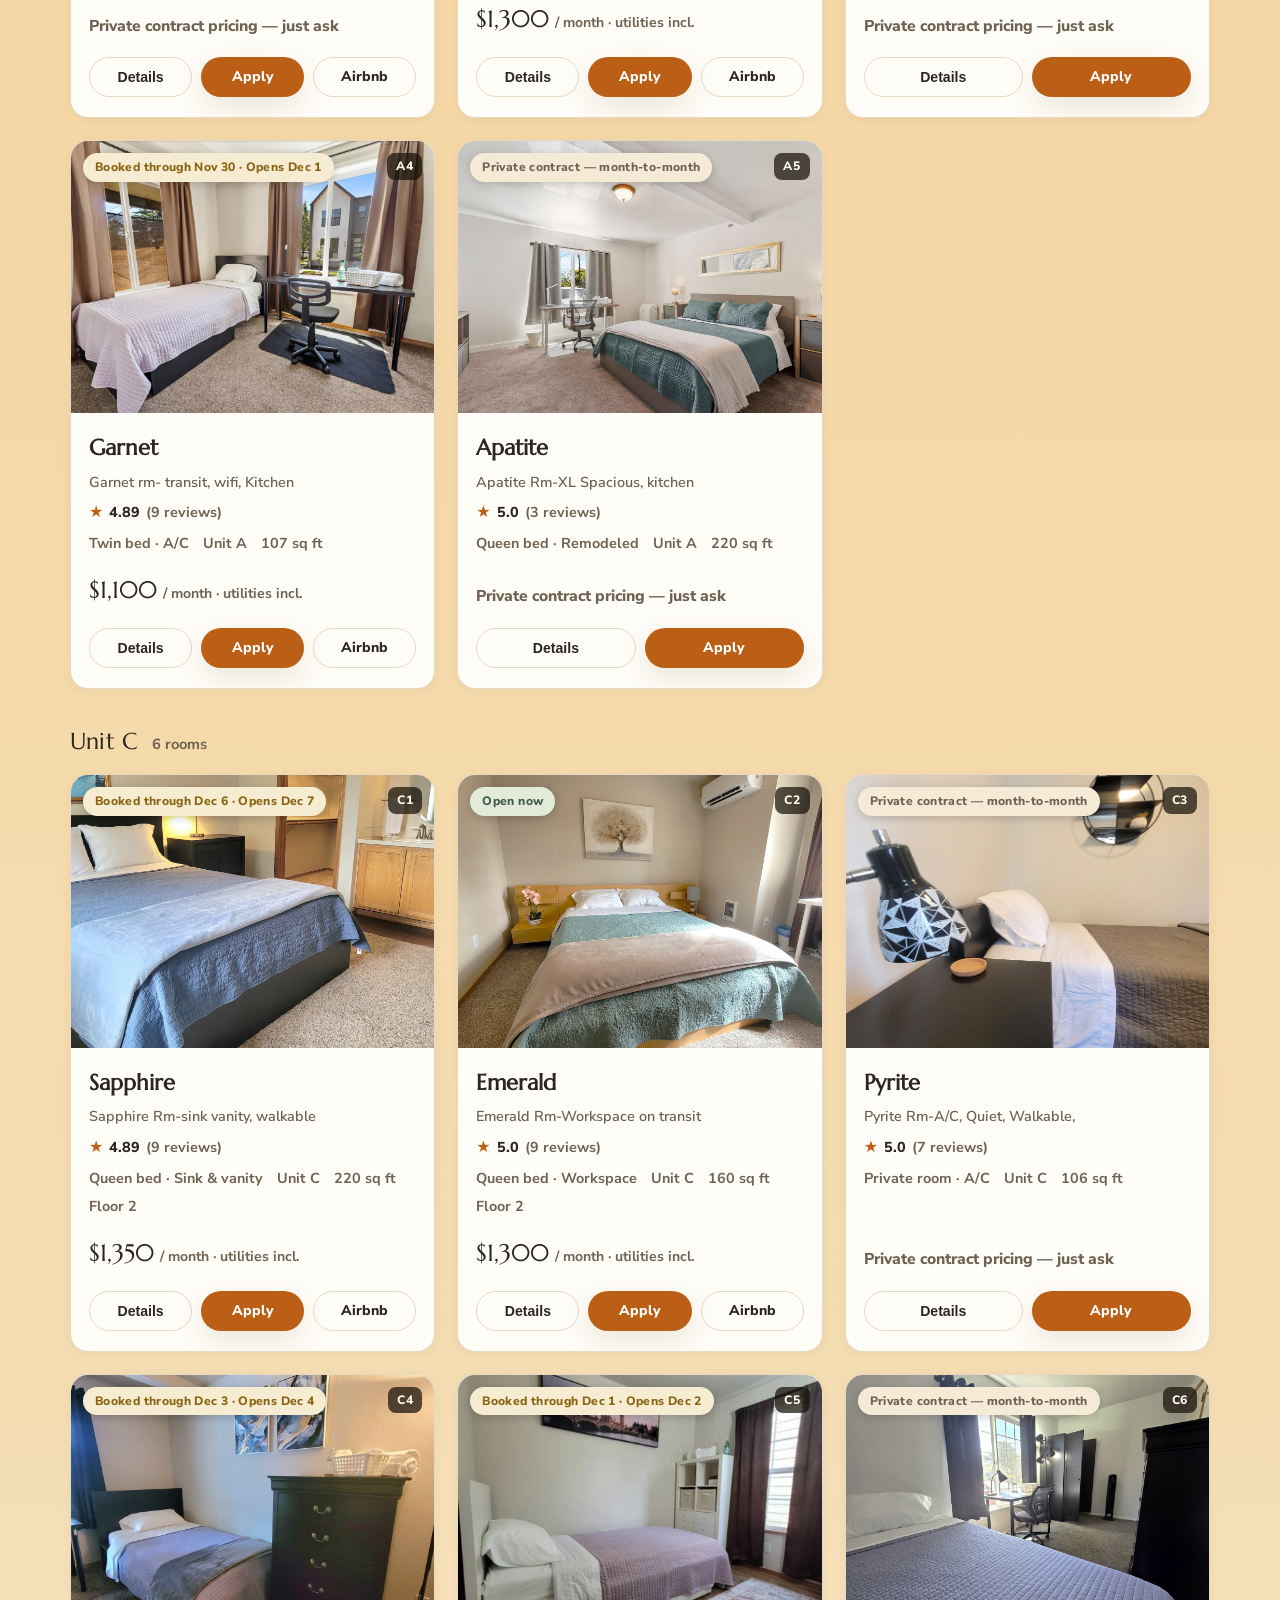
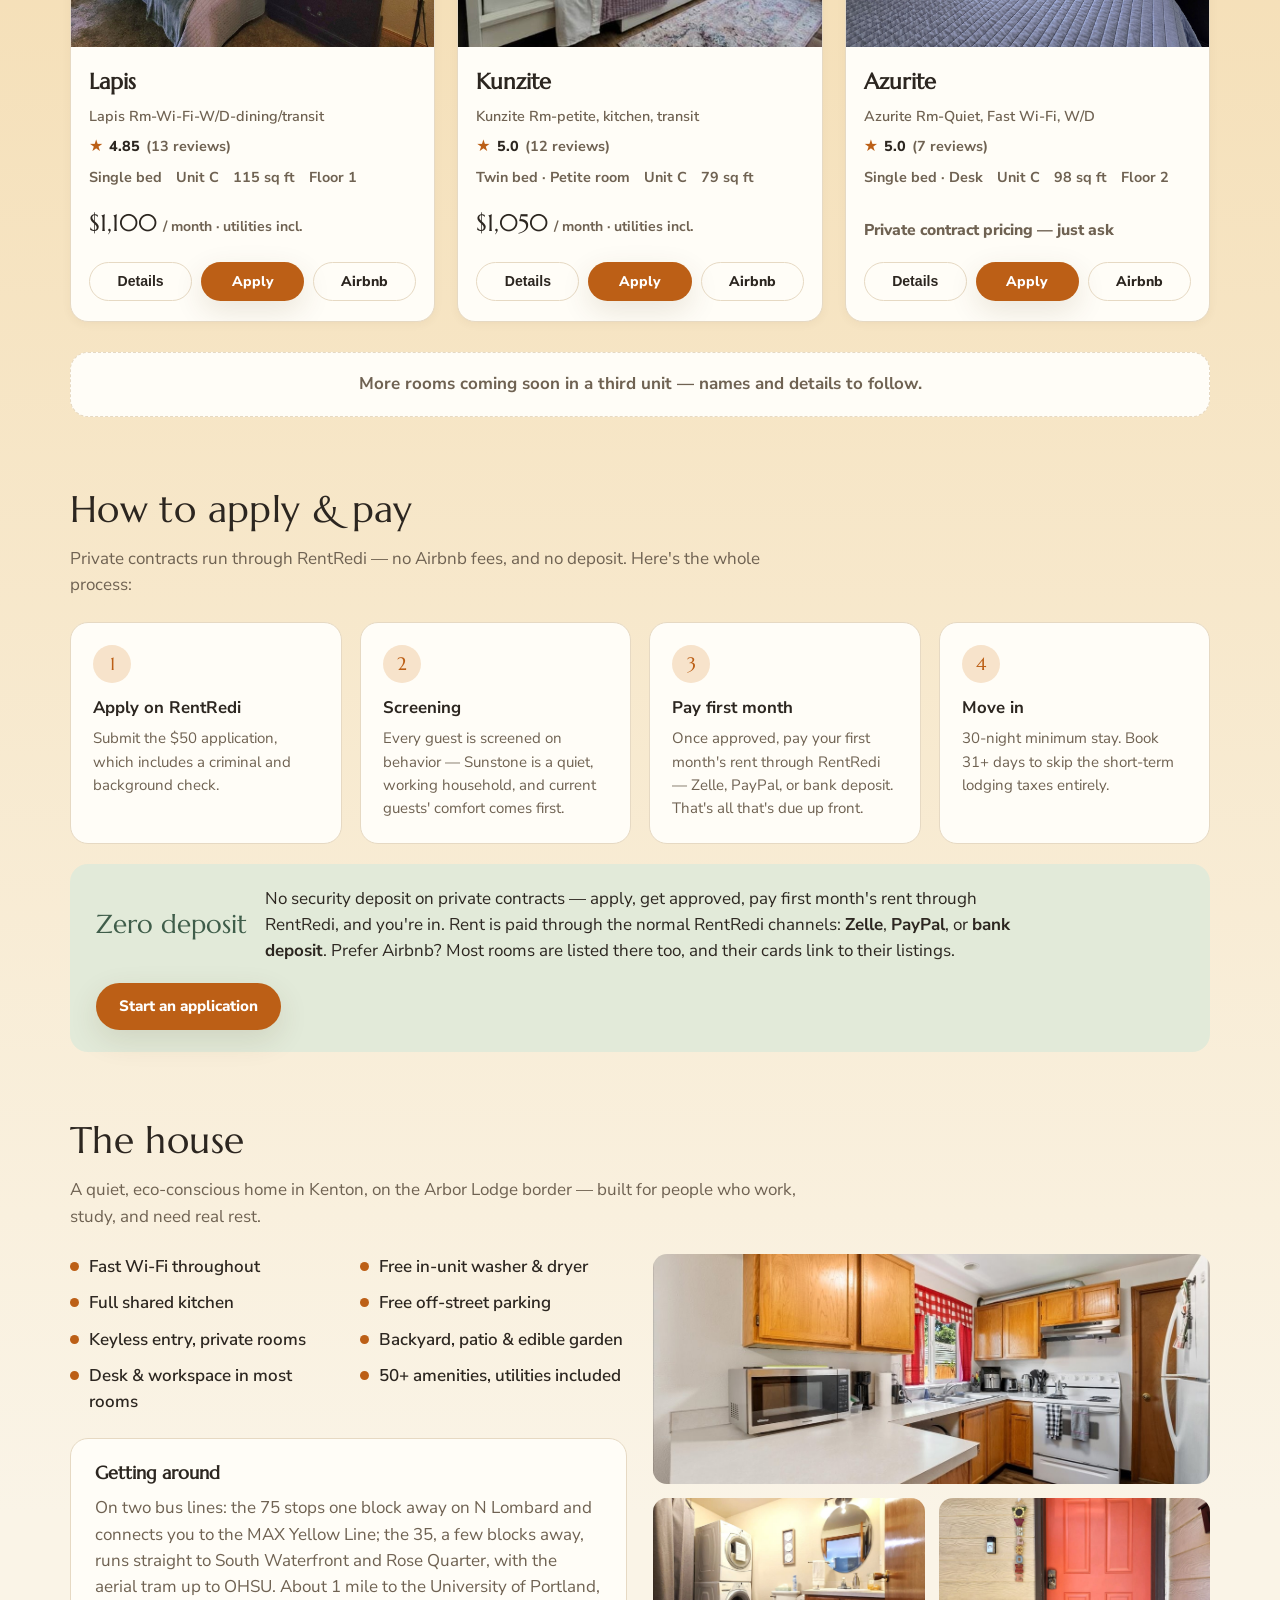
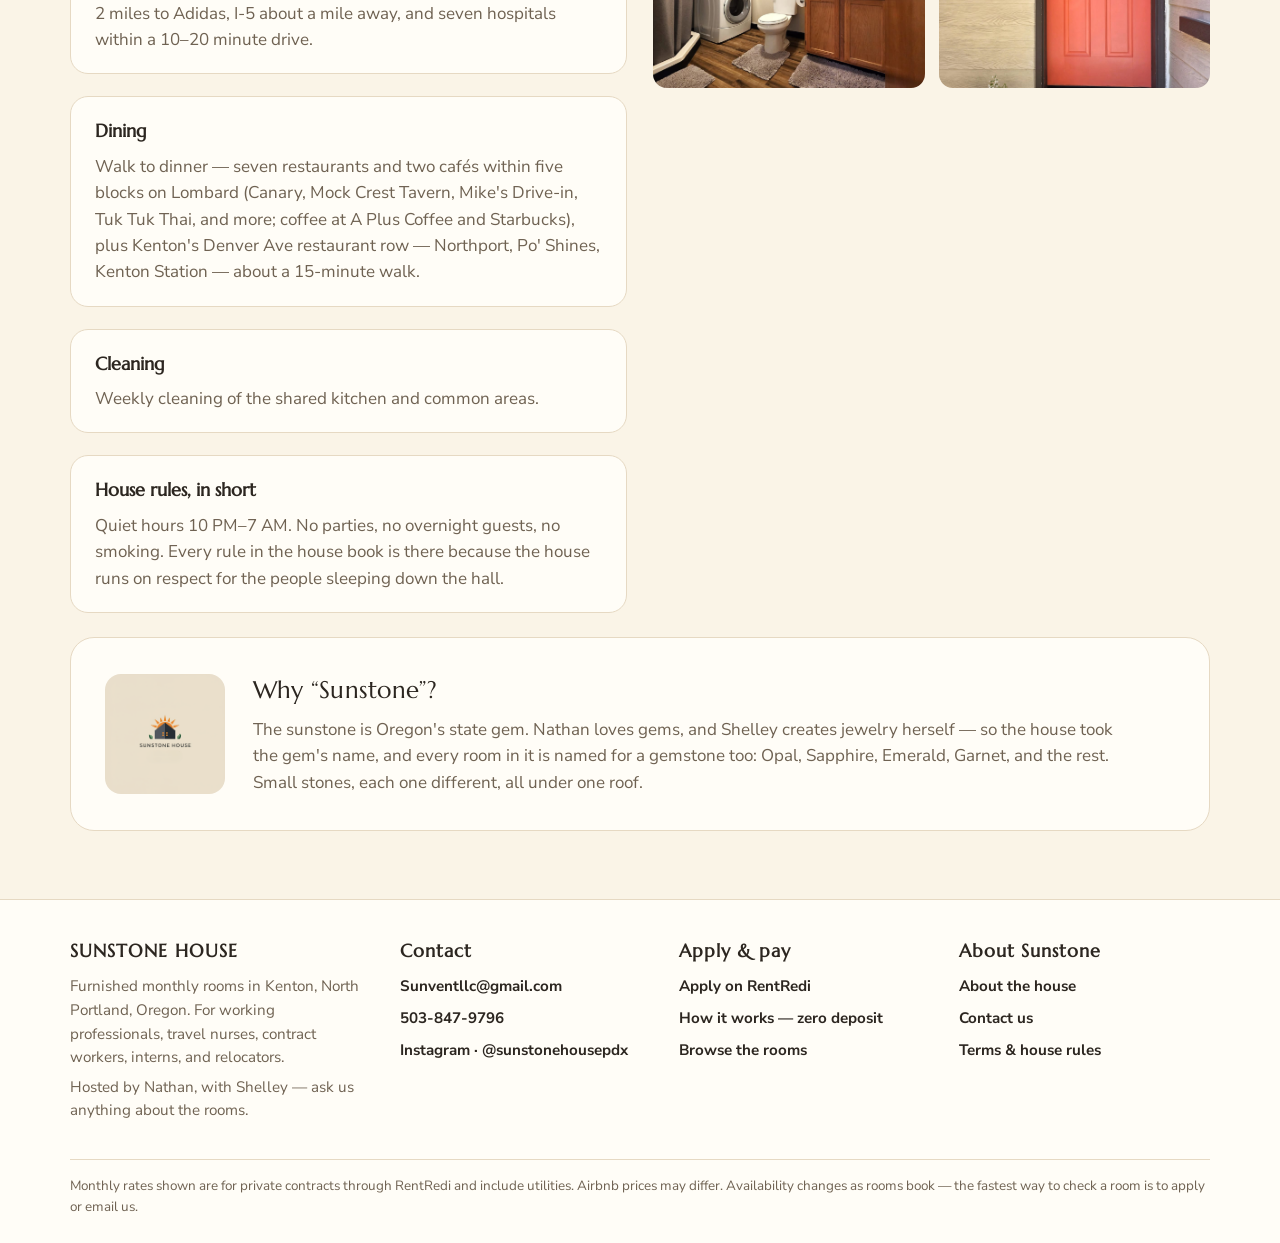
==== commit 5a88efdc: "Lapis: Carline extended to Dec 3 — card now Booked through Dec 3, Opens Dec 4" ====
--- a/index.html
+++ b/index.html
@@ -527,7 +527,7 @@
     airbnb:null },
   { code:"C4", name:"Lapis", unit:"C",
     title:"Sunstone House-Lapis Rm-Wi-Fi-W/D-dining/transit",
-    bed:"Single bed", price:1100, status:"soon", statusLabel:"Booked · Opens ~Nov 25",
+    bed:"Single bed", price:1100, status:"soon", statusLabel:"Booked through Dec 3 · Opens Dec 4",
     img:"assets/lapis.jpg", img2:null, housePhoto:false,
     rentredi:"https://app.rentredi.com/listingDetails/nP26V74aCEU7MQTvePxpmJXlaKL2/-LOnUk-N7JEKTA-7EGj0/C4", sqft:115, floor:1,
     rating:{ stars:"4.85", count:13 },
@@ -690,7 +690,7 @@
     { code: "C1", name: "Sapphire", unit: "C", bed: "Queen bed, sink and vanity, walk-in closet", price: 1350, sqft: 220, floor: 2, desk: true, status: "booked", statusLabel: "Booked through Dec 6 \u00b7 Opens Dec 7", apply: "https://app.rentredi.com/listingDetails/nP26V74aCEU7MQTvePxpmJXlaKL2/-LOnUk-N7JEKTA-7EGj0/C1" },
     { code: "C2", name: "Emerald", unit: "C", bed: "Queen bed, workspace", price: 1300, sqft: 160, floor: 2, desk: true, status: "open", statusLabel: "Open now", apply: "https://app.rentredi.com/listingDetails/nP26V74aCEU7MQTvePxpmJXlaKL2/-LOnUk-N7JEKTA-7EGj0/C2" },
     { code: "C3", name: "Pyrite", unit: "C", bed: "Private room, A/C", price: null, sqft: 106, floor: null, desk: true, status: "private", statusLabel: "Private contract \u2014 month-to-month", apply: RENTREDI_MAIN },
-    { code: "C4", name: "Lapis", unit: "C", bed: "Single bed", price: 1100, sqft: 115, floor: 1, desk: true, status: "booked", statusLabel: "Booked \u00b7 next opening about Nov 25", apply: "https://app.rentredi.com/listingDetails/nP26V74aCEU7MQTvePxpmJXlaKL2/-LOnUk-N7JEKTA-7EGj0/C4" },
+    { code: "C4", name: "Lapis", unit: "C", bed: "Single bed", price: 1100, sqft: 115, floor: 1, desk: true, status: "booked", statusLabel: "Booked through Dec 3 \u00b7 Opens Dec 4", apply: "https://app.rentredi.com/listingDetails/nP26V74aCEU7MQTvePxpmJXlaKL2/-LOnUk-N7JEKTA-7EGj0/C4" },
     { code: "C5", name: "Kunzite", unit: "C", bed: "Petite twin bed, no desk", price: 1050, sqft: 79, floor: null, desk: false, status: "booked", statusLabel: "Booked through Dec 1 \u00b7 Opens Dec 2", apply: RENTREDI_MAIN },
     { code: "C6", name: "Azurite", unit: "C", bed: "Single bed, desk", price: 1100, sqft: 98, floor: 2, desk: true, status: "private", statusLabel: "Private contract \u2014 month-to-month", apply: "https://app.rentredi.com/listingDetails/nP26V74aCEU7MQTvePxpmJXlaKL2/-LOnUk-N7JEKTA-7EGj0/C6" }
   ];
